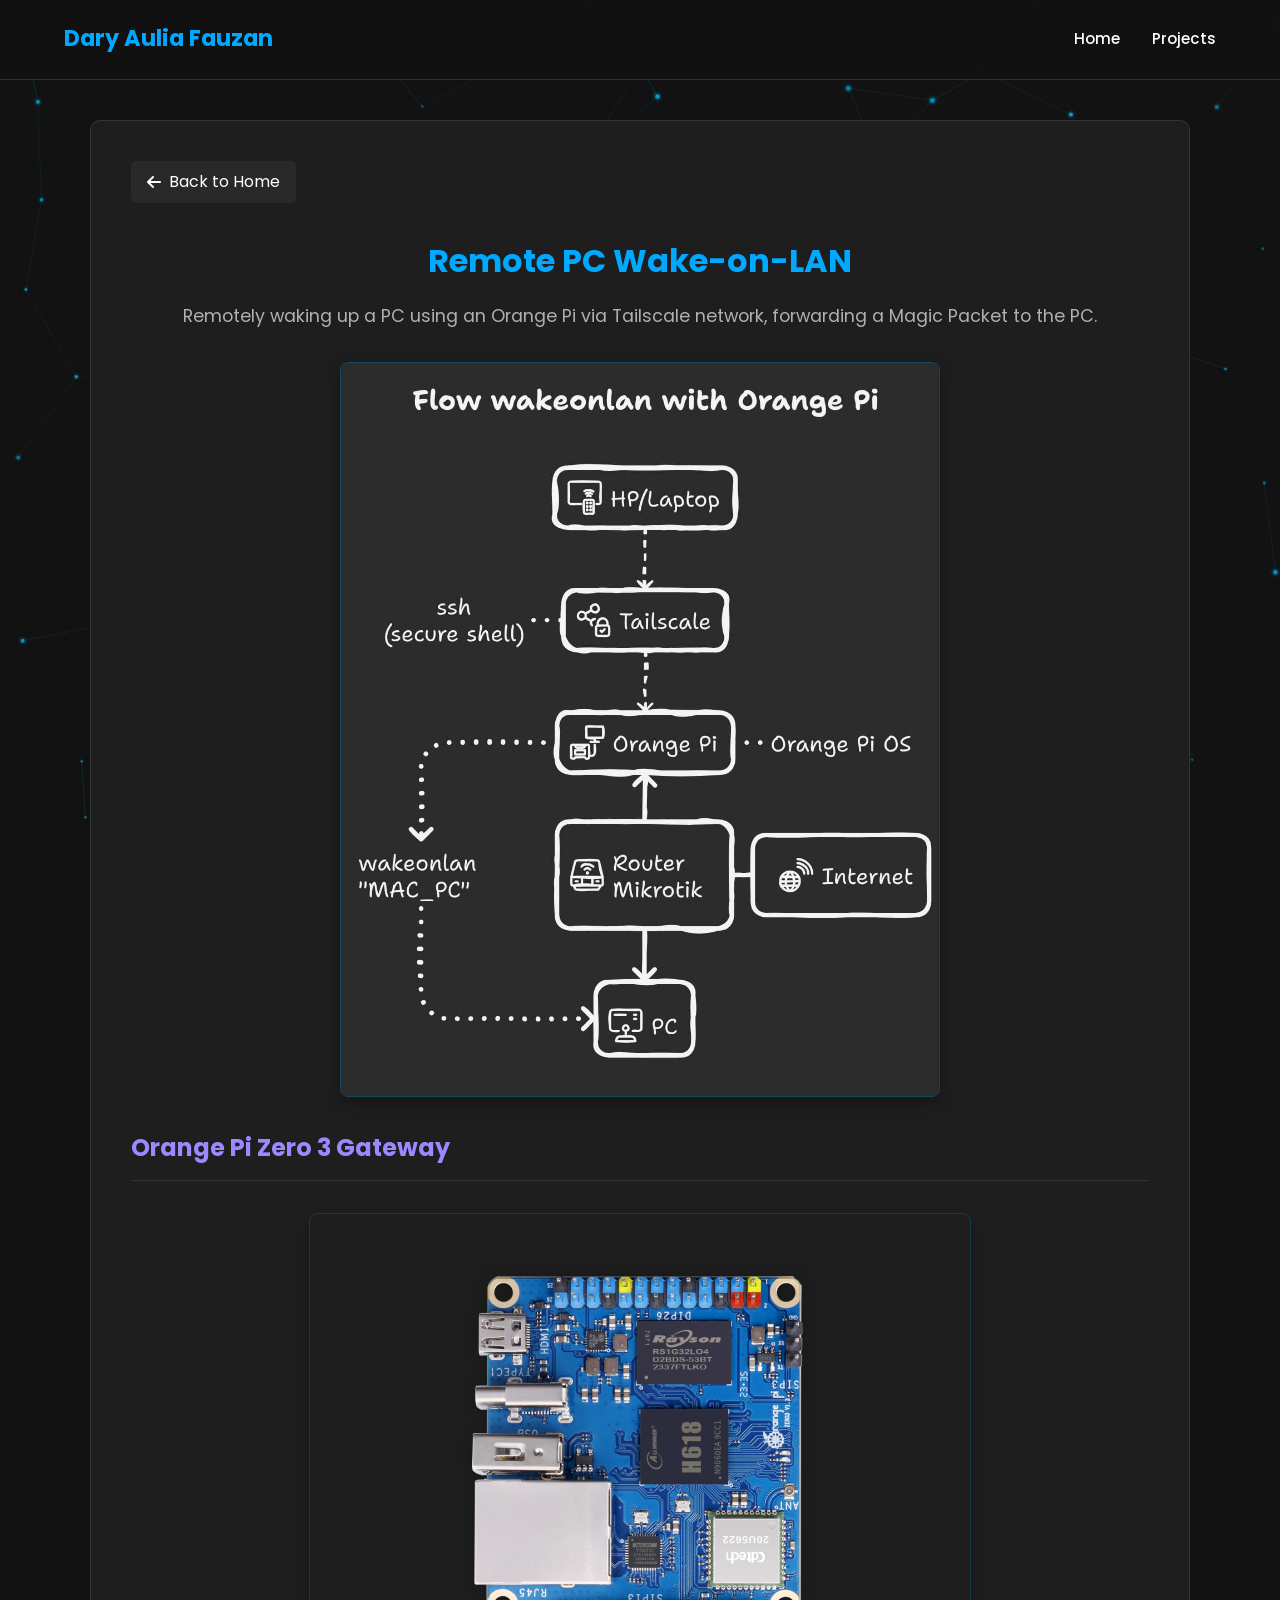
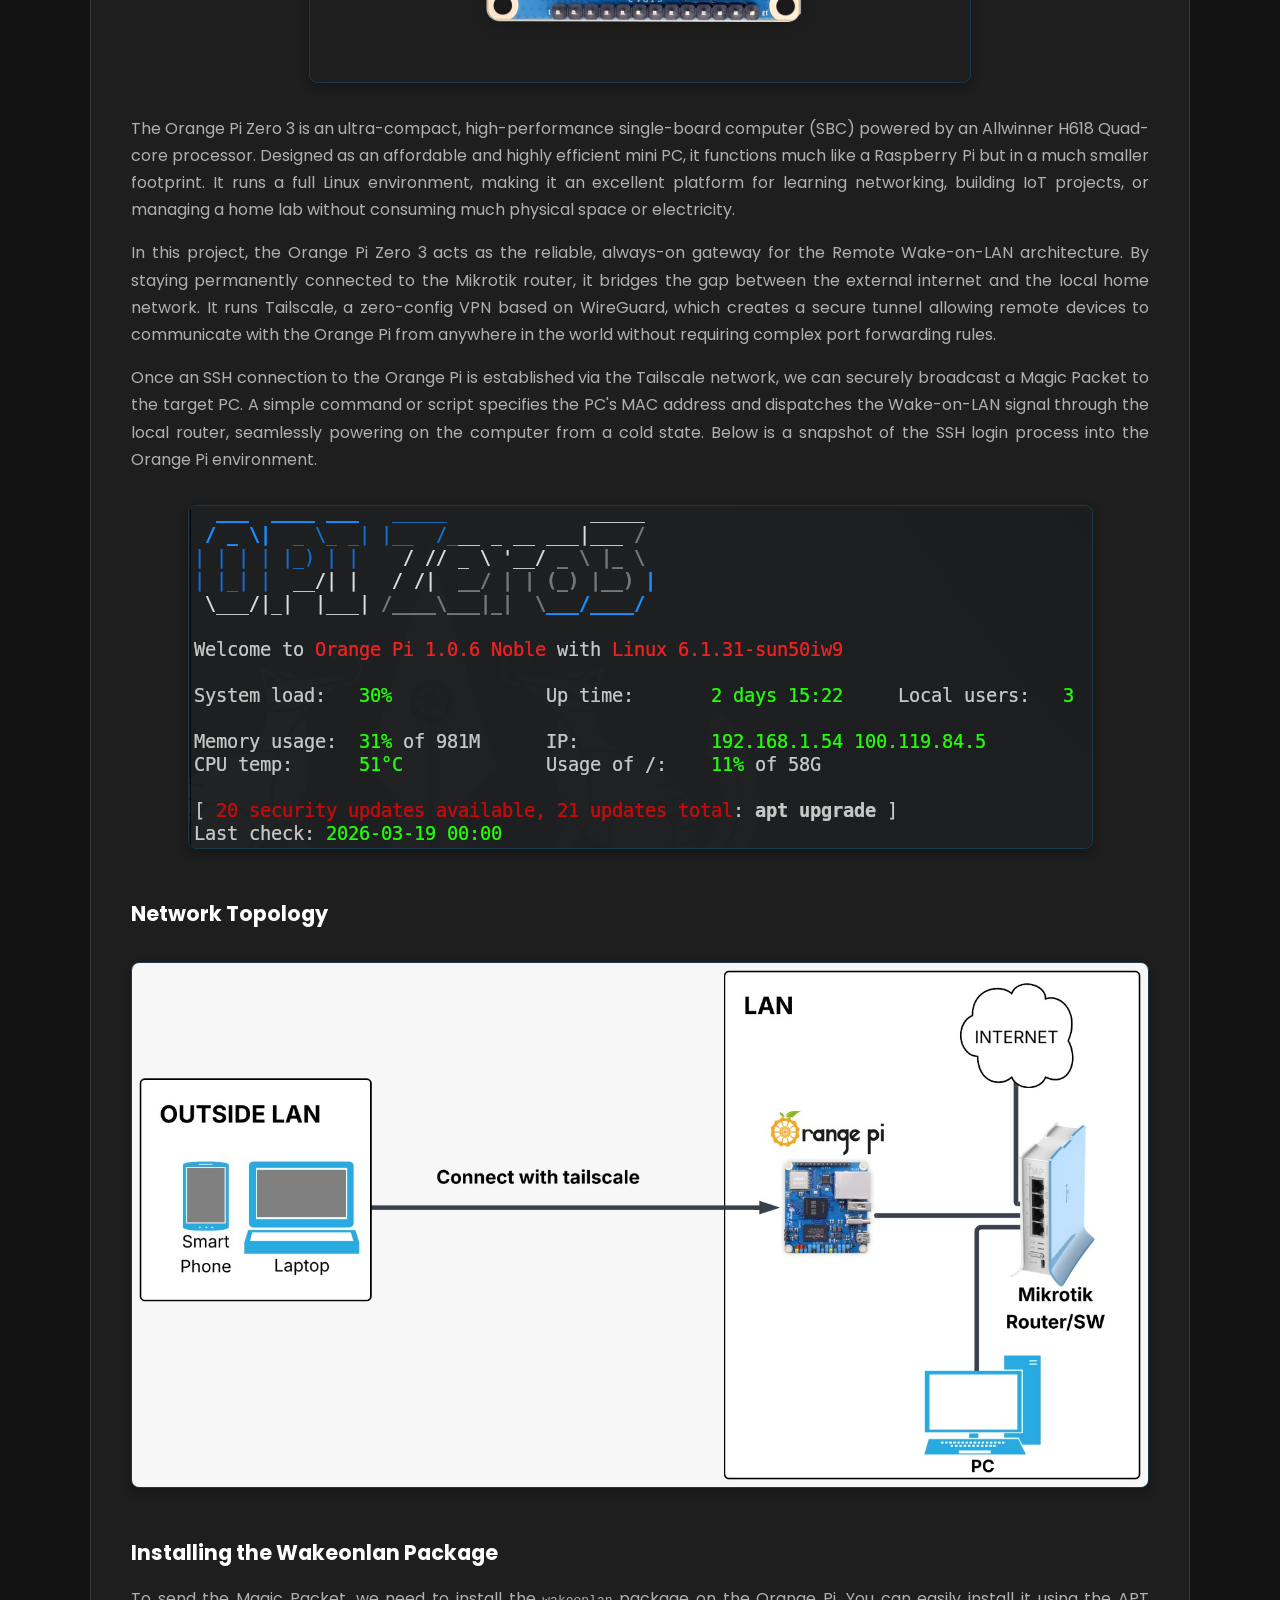
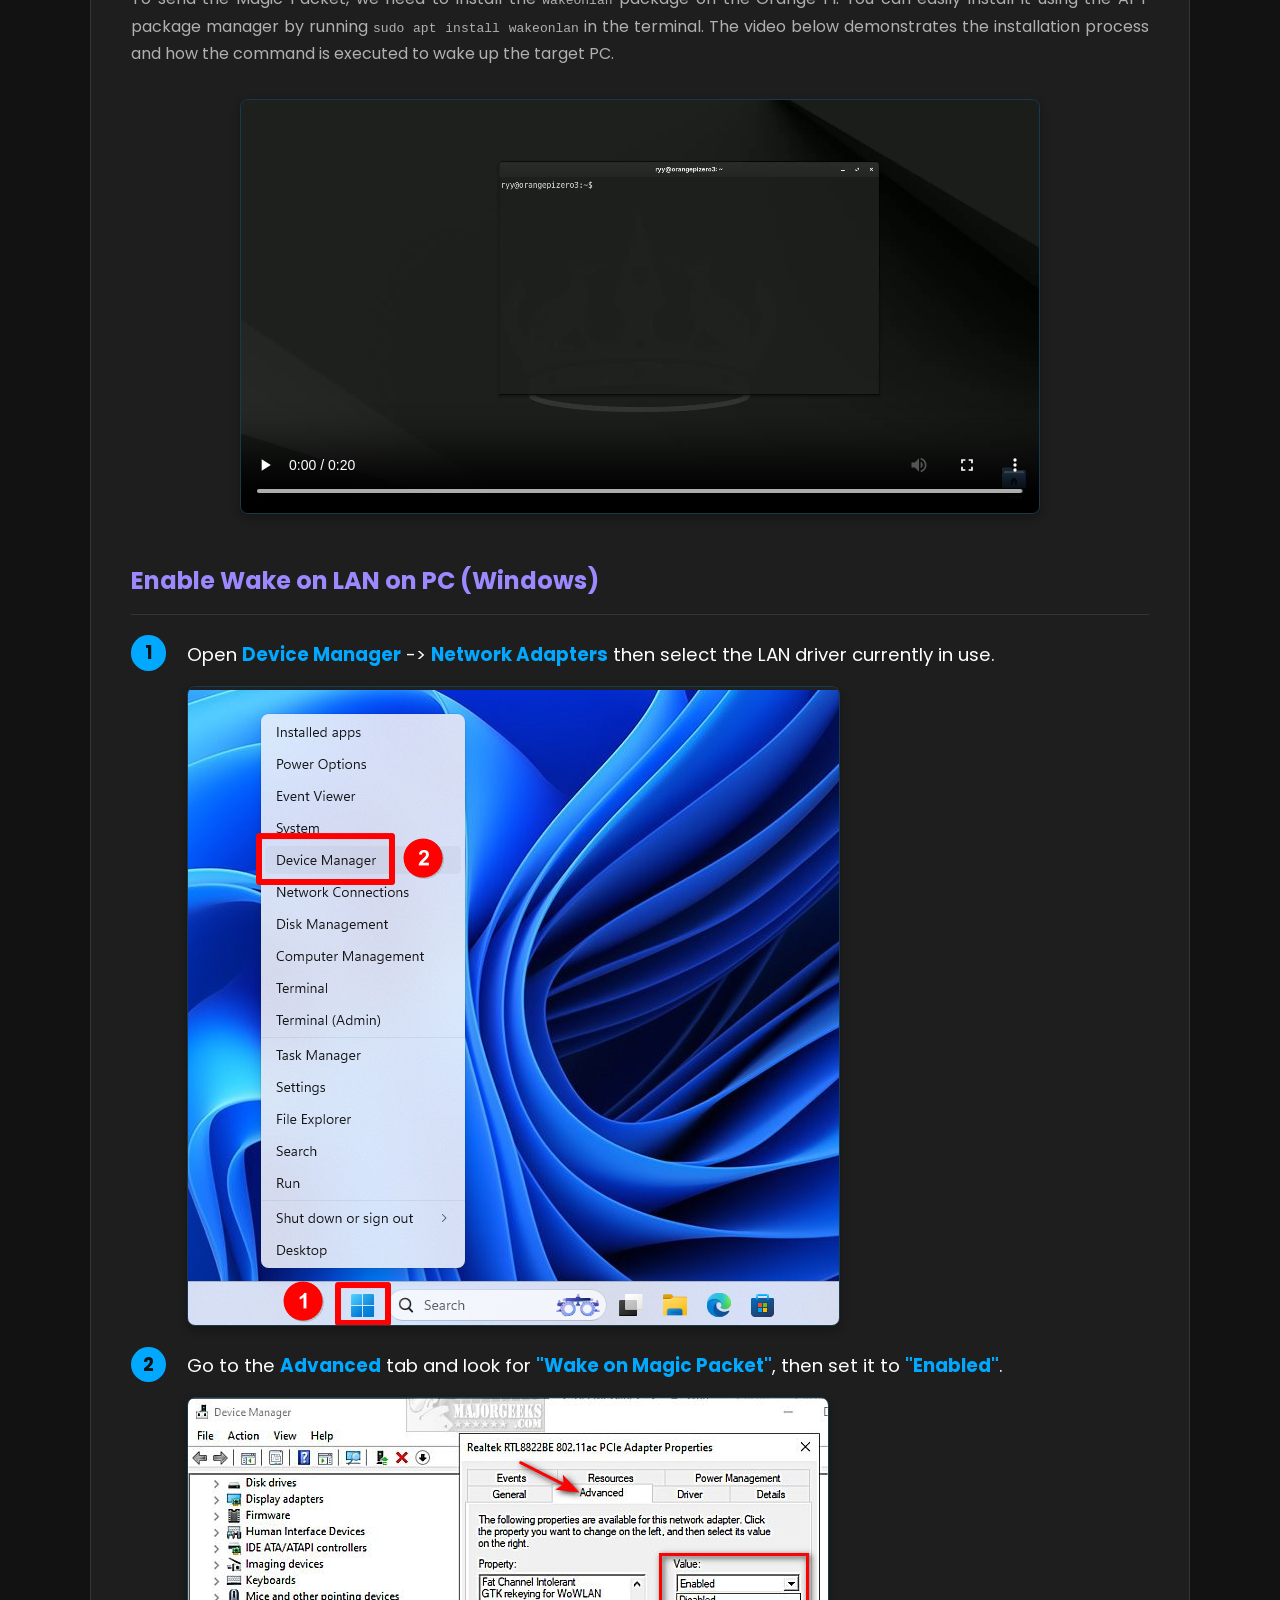
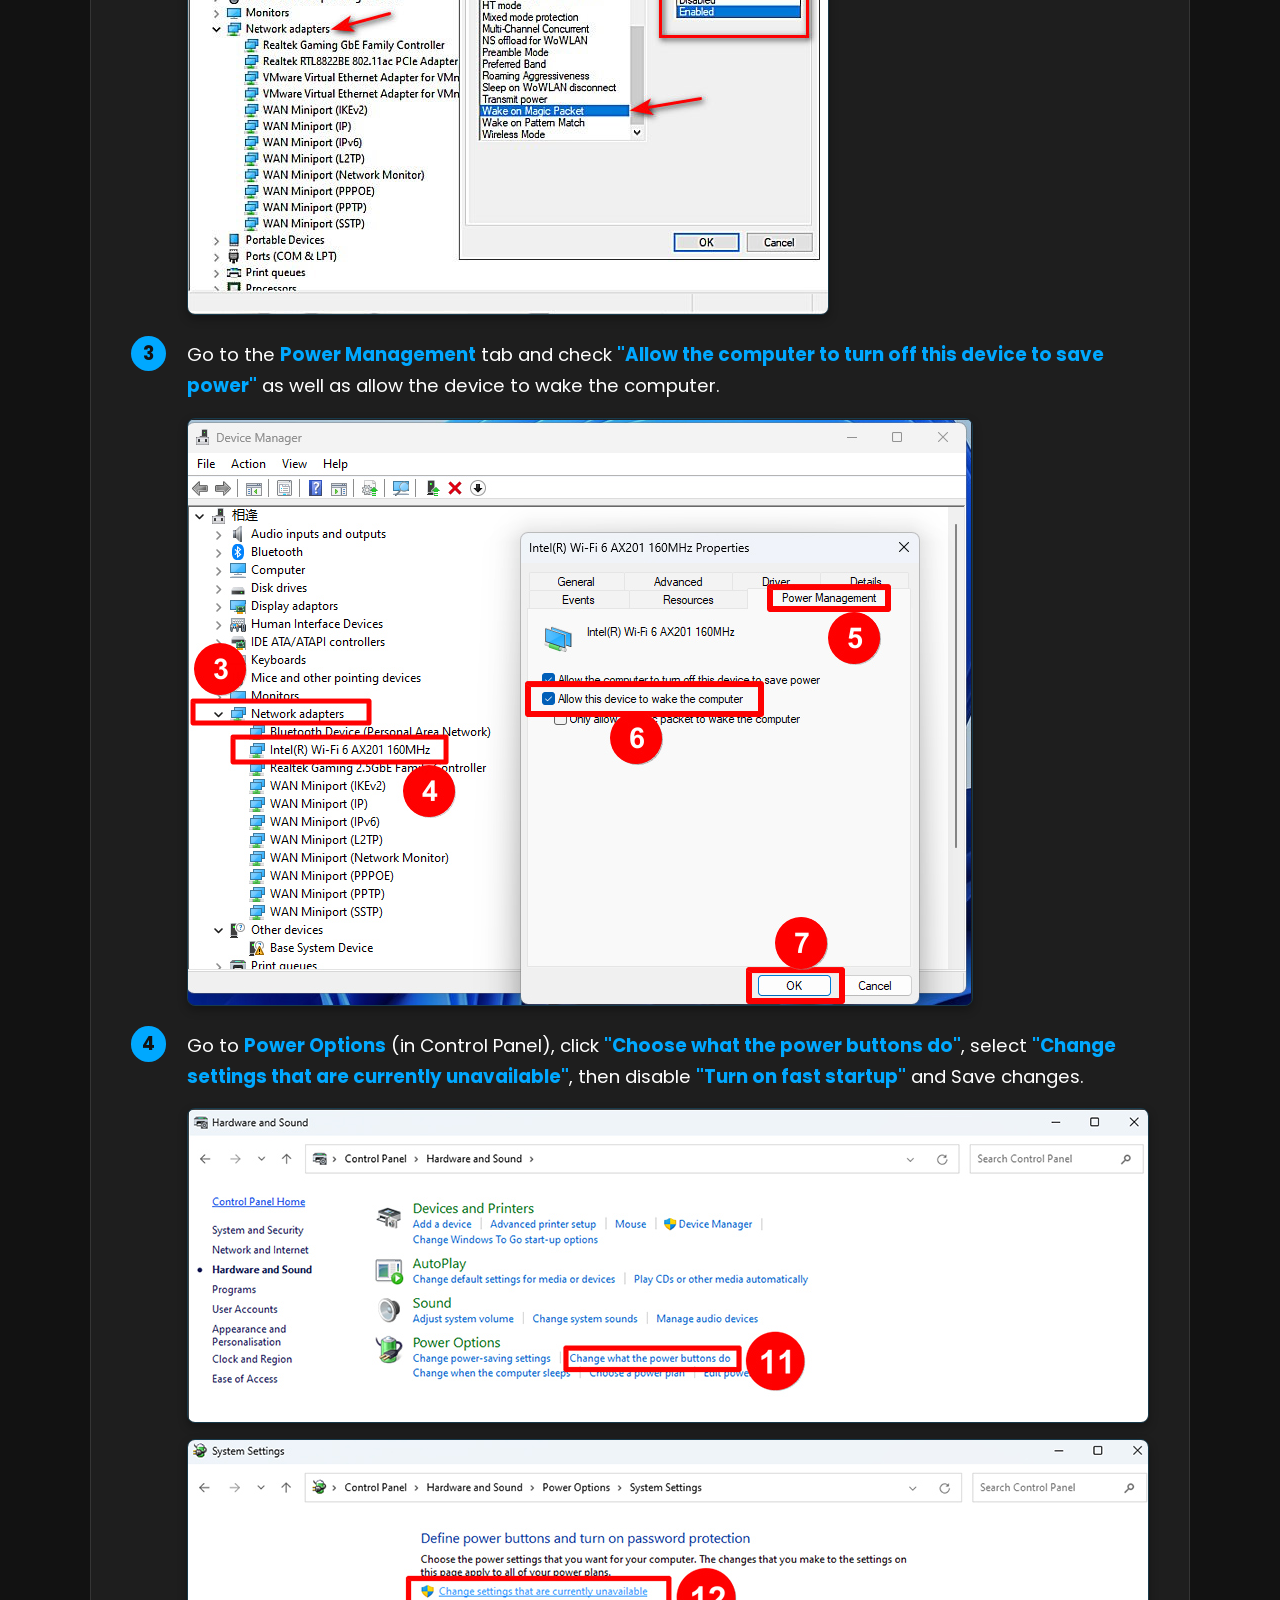
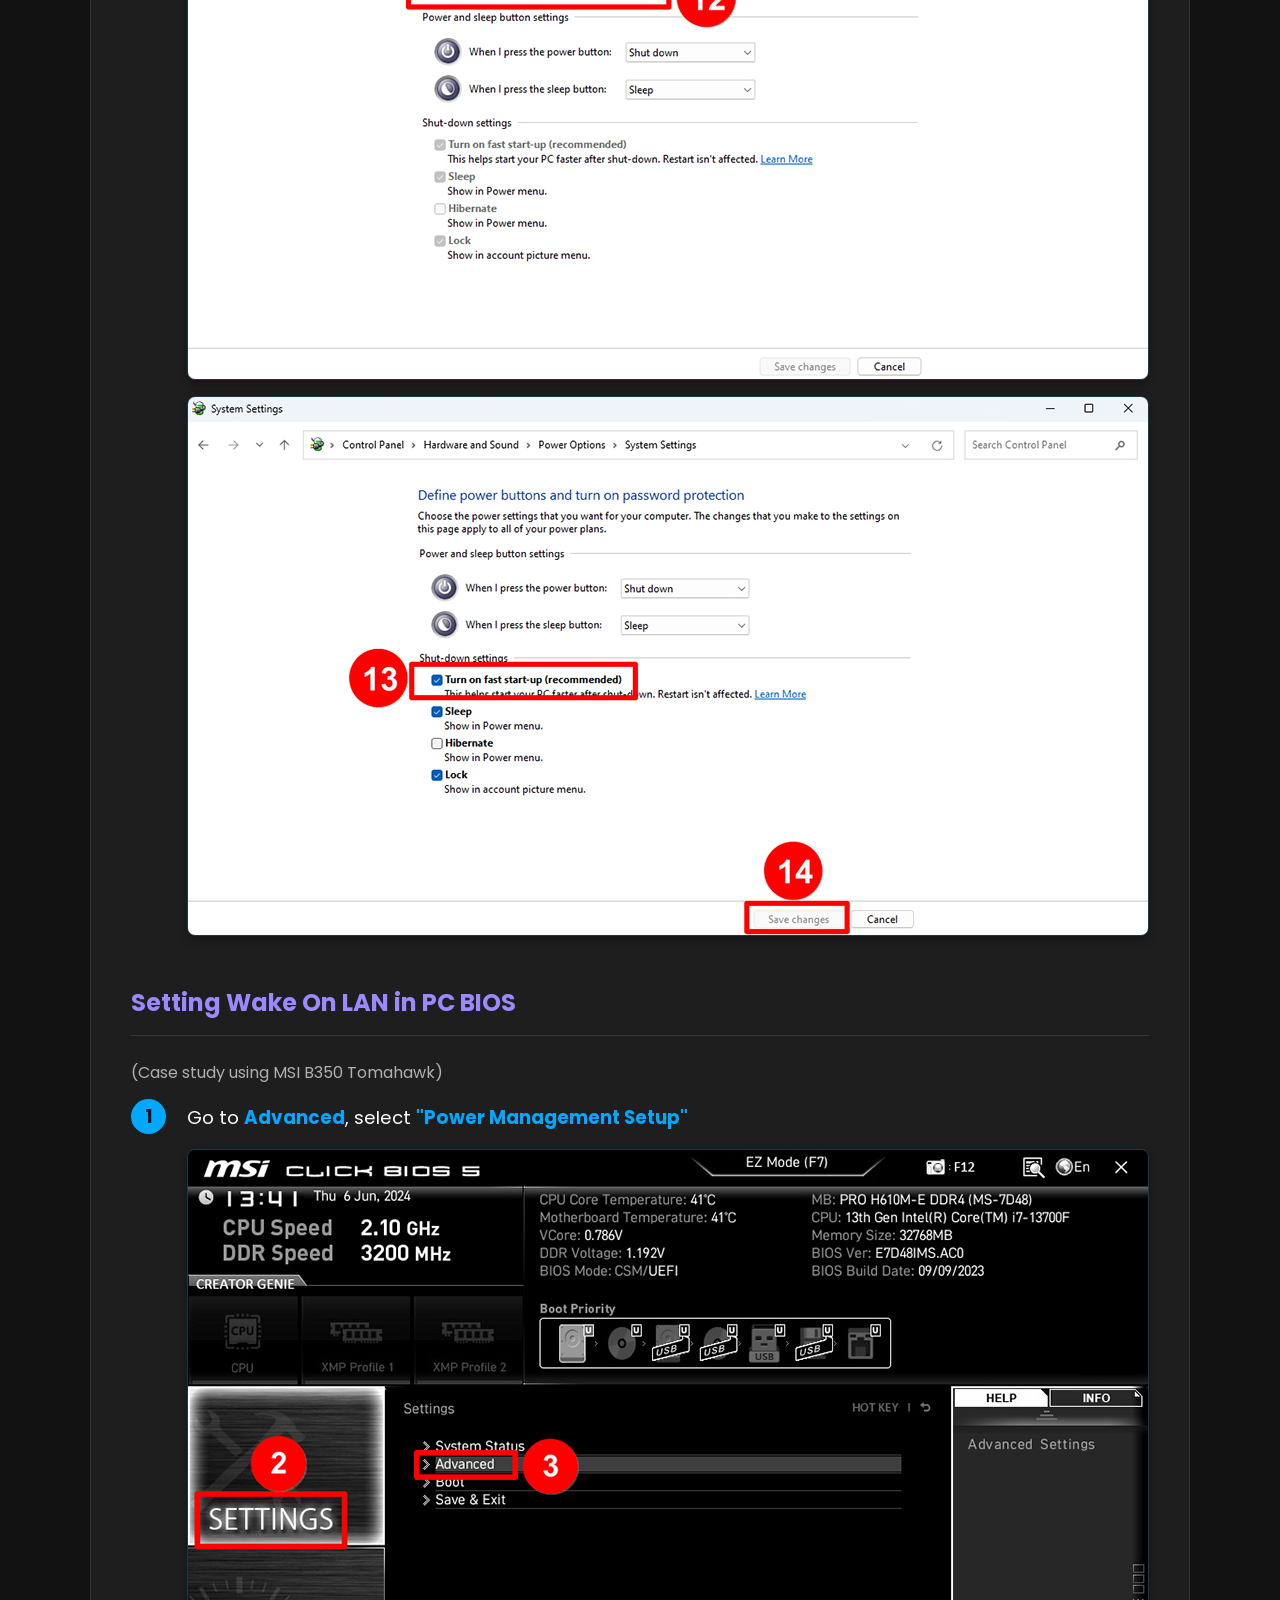
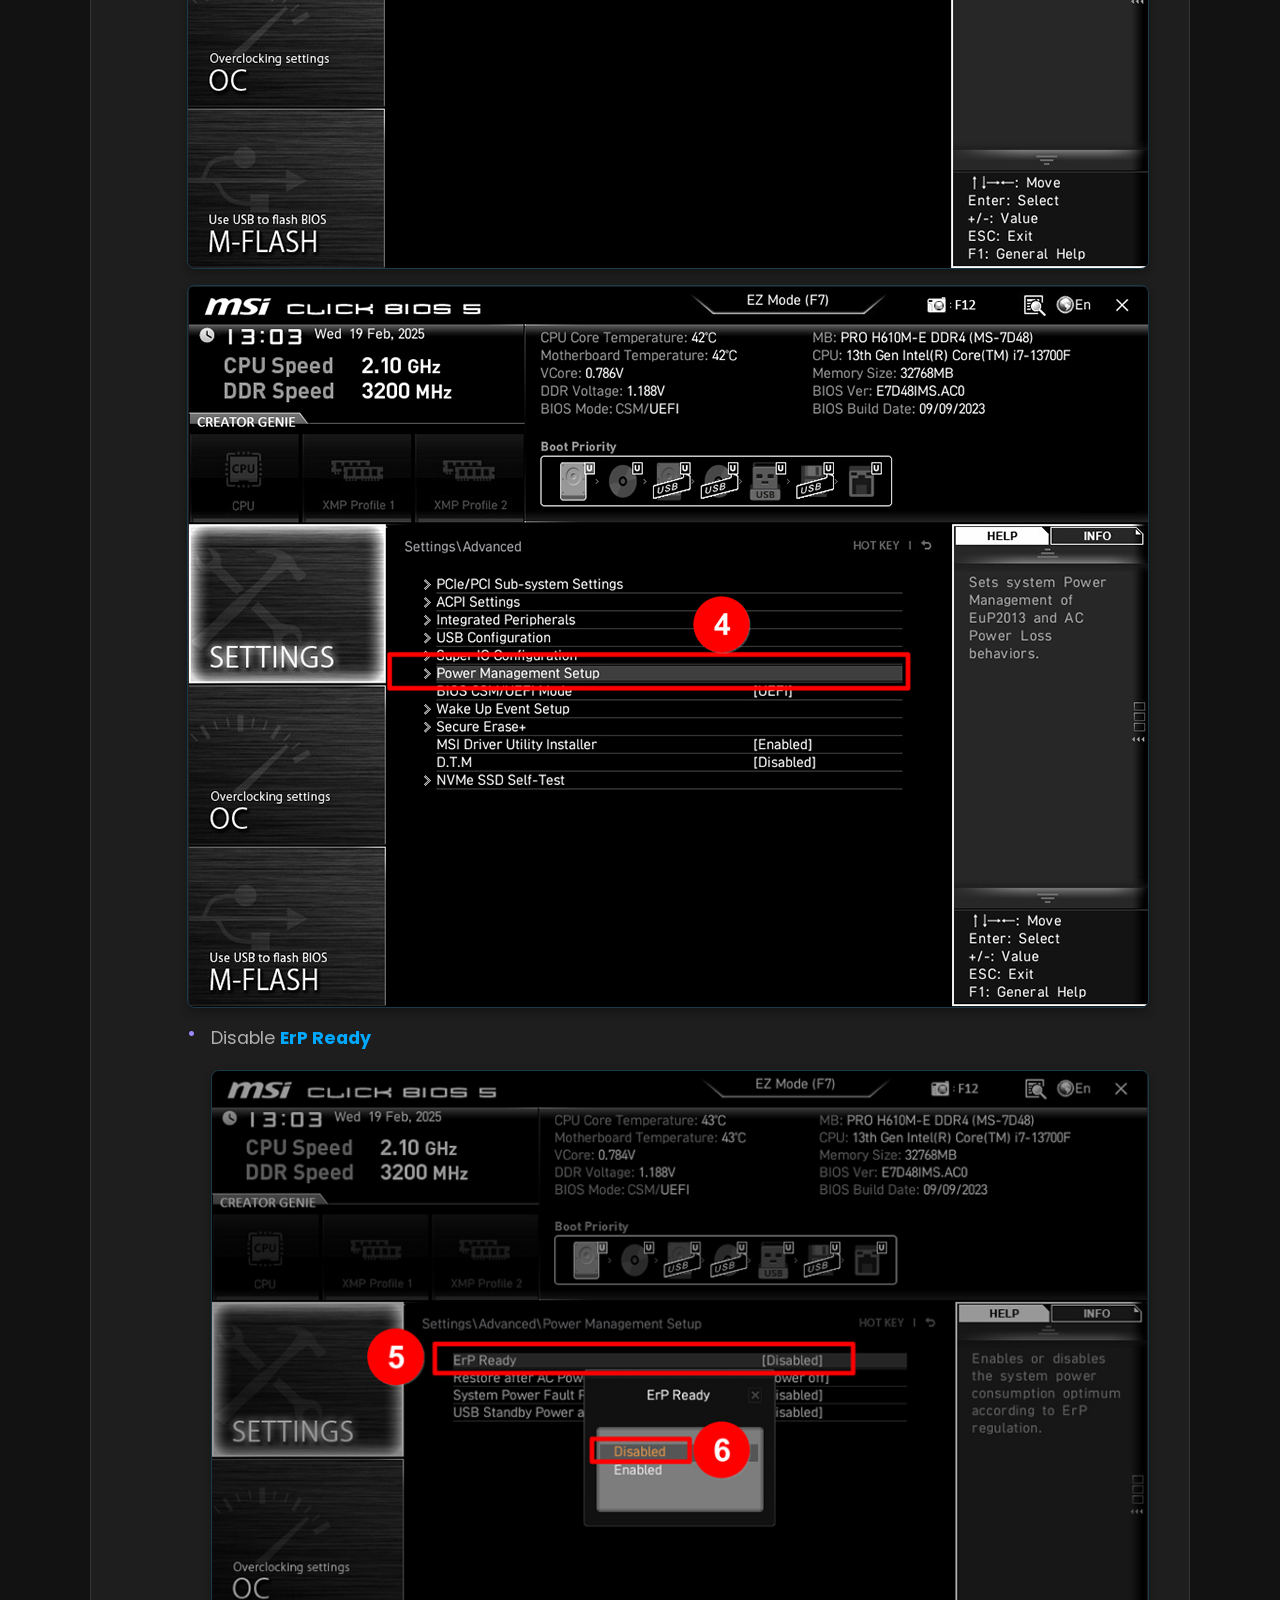
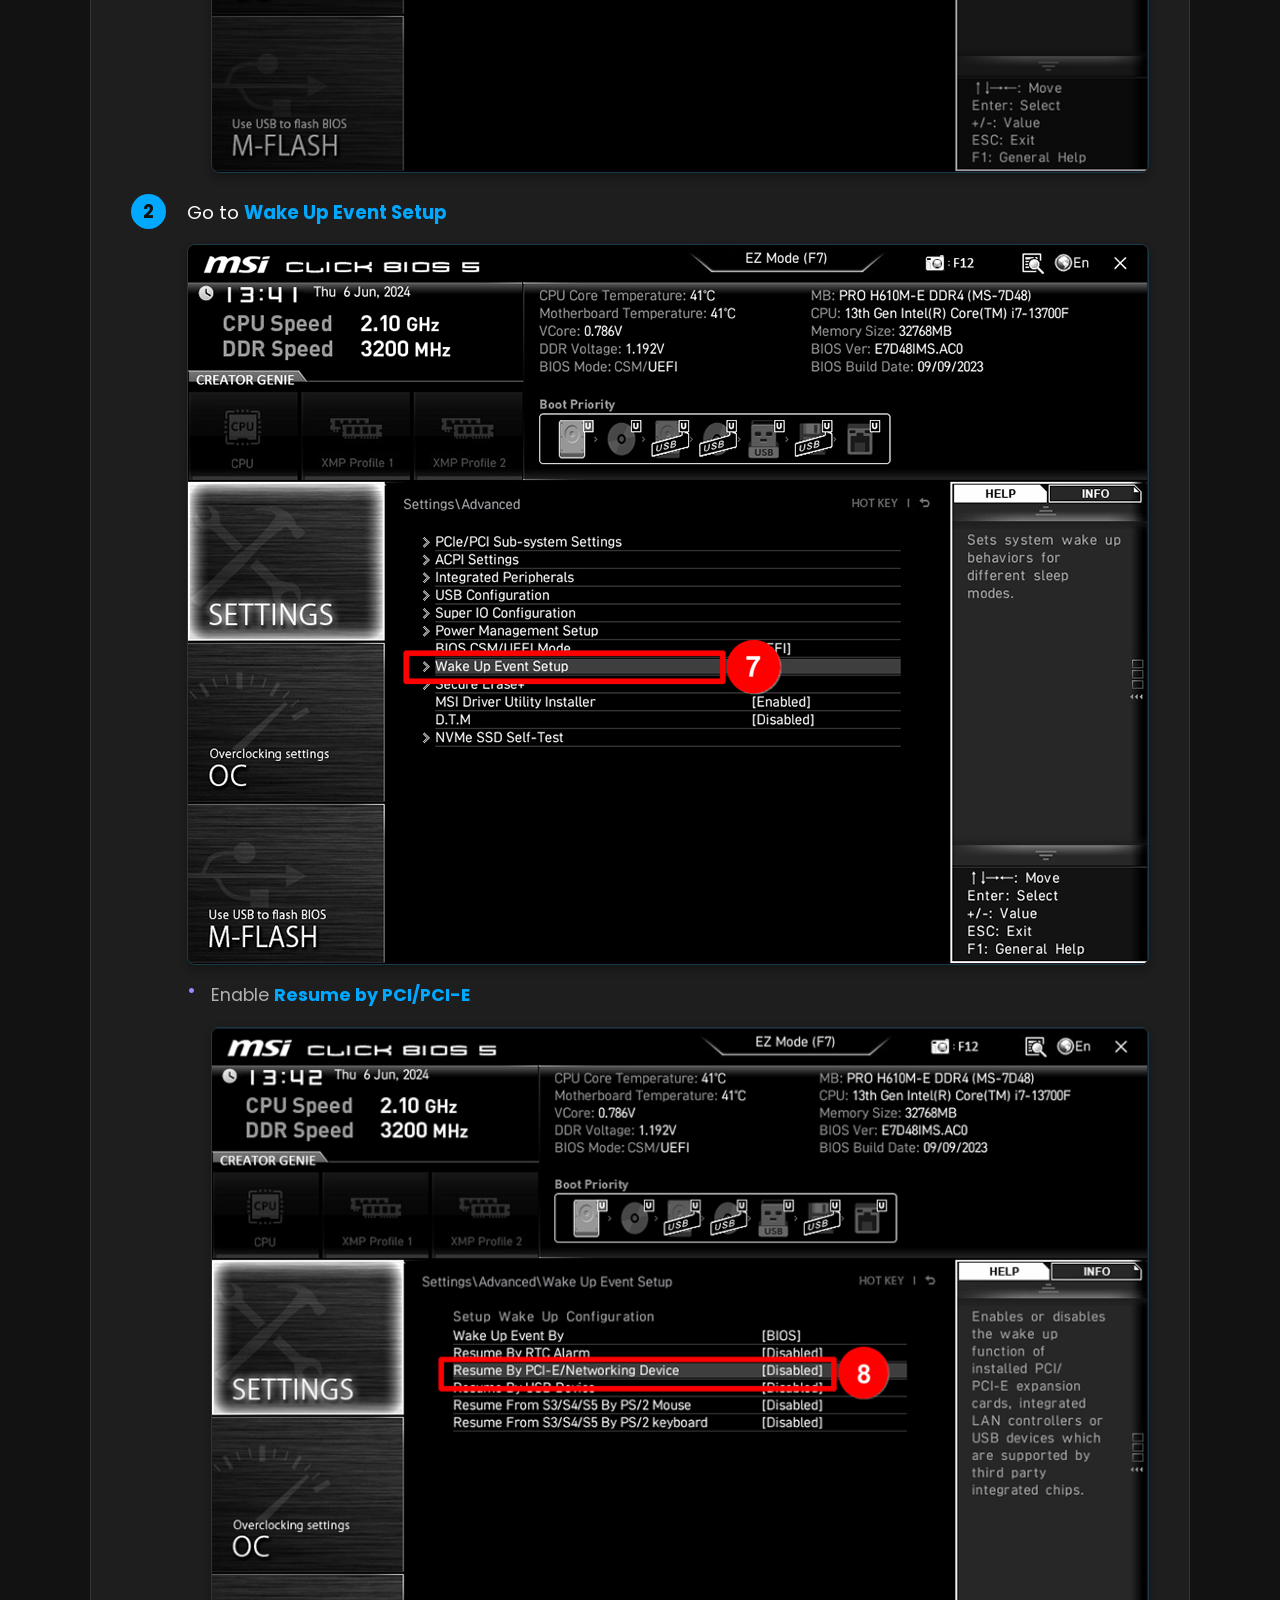
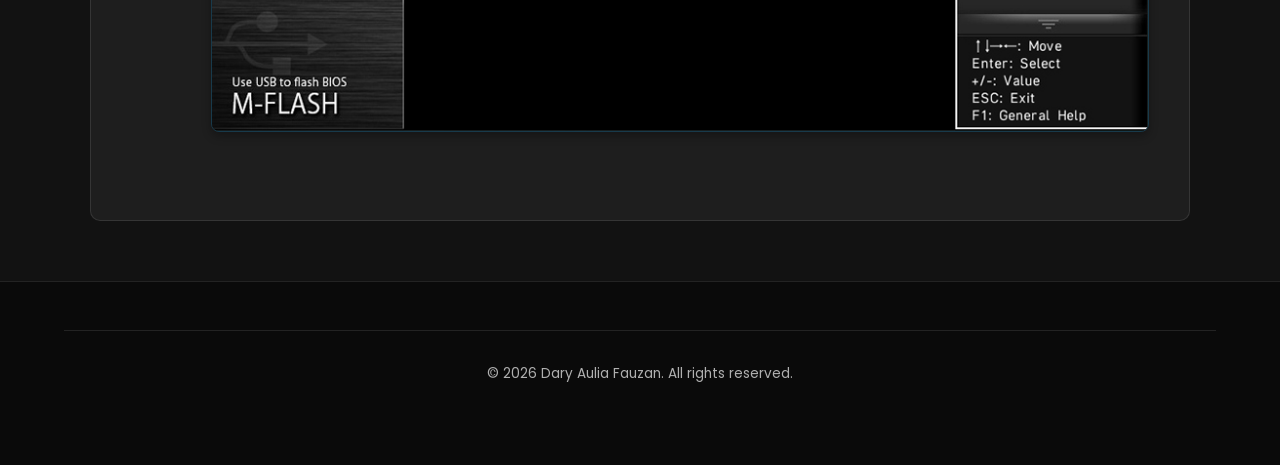
==== project-wol.html @ 56be418e "Update: Menambahkan halaman dan aset project Wake-on-LAN" ====
<!DOCTYPE html>
<html lang="en">

<head>
    <meta charset="UTF-8">
    <meta name="viewport" content="width=device-width, initial-scale=1.0">
    <title>Project WoL - Dary's Portofolio</title>
    <link rel="stylesheet" href="https://cdnjs.cloudflare.com/ajax/libs/font-awesome/6.4.0/css/all.min.css">
    <link
        href="https://fonts.googleapis.com/css2?family=Poppins:wght@300;400;500;600;700&family=Source+Code+Pro:wght@400;500&display=swap"
        rel="stylesheet">
    <link rel="stylesheet" href="css/style.css">
    <link rel="icon" type="image/x-icon" href="bocchi.png">
    <style>
        .project-detail-container {
            max-width: 1100px;
            margin: 120px auto 60px;
            padding: 2.5rem;
            background: var(--card-bg);
            border-radius: 10px;
            border: 1px solid rgba(255, 255, 255, 0.1);
        }

        .project-header {
            text-align: center;
            margin-bottom: 2rem;
        }

        .project-header h1 {
            color: var(--primary);
            margin-bottom: 1rem;
            font-family: 'Poppins', sans-serif;
        }

        .project-header p {
            color: var(--text-secondary);
            font-size: 1.1rem;
        }

        .flow-image {
            width: 100%;
            max-width: 600px;
            display: block;
            margin: 2rem auto;
            border-radius: 8px;
            border: 1px solid rgba(0, 168, 255, 0.3);
            box-shadow: 0 5px 15px rgba(0, 0, 0, 0.3);
        }

        .step-section {
            margin-bottom: 3rem;
            text-align: left;
        }

        .step-section h3 {
            color: var(--secondary);
            margin-bottom: 1.5rem;
            border-bottom: 1px solid rgba(255, 255, 255, 0.1);
            padding-bottom: 0.8rem;
            font-size: 1.5rem;
        }

        .step-list {
            list-style: none;
            counter-reset: my-awesome-counter;
            font-size: 1.15rem;
        }

        .step-list>li {
            counter-increment: my-awesome-counter;
            margin-bottom: 1.5rem;
            position: relative;
            padding-left: 3.5rem;
            color: var(--text);
            line-height: 1.7;
        }

        .step-list>li::before {
            content: counter(my-awesome-counter);
            color: var(--dark);
            background: var(--primary);
            font-weight: bold;
            display: flex;
            align-items: center;
            justify-content: center;
            width: 2.2rem;
            height: 2.2rem;
            border-radius: 50%;
            position: absolute;
            left: 0;
            top: -0.2rem;
        }

        .step-list strong {
            color: var(--primary);
        }

        .step-list ul {
            list-style-type: none;
            margin-top: 1rem;
            padding-left: 0;
            font-size: 1.1rem;
        }

        .step-list ul li {
            position: relative;
            padding-left: 1.5rem;
            margin-bottom: 0.8rem;
            color: var(--text-secondary);
        }

        .step-list ul li::before {
            content: "•";
            color: var(--secondary);
            position: absolute;
            left: 0;
            font-size: 1.3rem;
            line-height: 1;
        }

        .back-btn {
            display: inline-flex;
            align-items: center;
            gap: 0.5rem;
            color: var(--text);
            text-decoration: none;
            margin-bottom: 2rem;
            padding: 0.5rem 1rem;
            background: rgba(255, 255, 255, 0.05);
            border-radius: 5px;
            transition: all 0.3s ease;
        }

        .back-btn:hover {
            color: var(--primary);
            background: rgba(0, 168, 255, 0.1);
        }

        .fade-section {
            opacity: 0;
            transform: translateY(30px);
            transition: all 0.8s ease;
        }

        .fade-section.visible {
            opacity: 1;
            transform: translateY(0);
        }

        .step-image {
            max-width: 100%;
            height: auto;
            border-radius: 8px;
            margin-top: 1rem;
            margin-bottom: 1rem;
            border: 1px solid rgba(0, 168, 255, 0.2);
            display: block;
            box-shadow: 0 4px 10px rgba(0, 0, 0, 0.3);
        }
    </style>
</head>

<body>
    <!-- Loading Animation -->
    <div class="loader" id="loader">
        <div class="loader-spinner"></div>
    </div>

    <!-- Network Particle Background -->
    <div id="background">
        <canvas id="networkCanvas"></canvas>
    </div>

    <!-- Navigation -->
    <nav class="navbar" role="navigation" aria-label="Main navigation">
        <a href="index.html" class="logo" aria-label="Home">Dary Aulia Fauzan</a>
        <div class="nav-links" id="navLinks" role="menubar">
            <a href="index.html#home" role="menuitem">Home</a>
            <a href="index.html#projects" role="menuitem" class="active">Projects</a>
        </div>
        <button class="mobile-menu-btn" id="mobileMenuBtn" aria-label="Toggle mobile menu" aria-expanded="false">
            <i class="fas fa-bars"></i>
        </button>
    </nav>

    <!-- Scroll to Top Button -->
    <button class="scroll-top" id="scrollTop" aria-label="Scroll to top">
        <i class="fas fa-arrow-up"></i>
    </button>

    <!-- Main Content -->
    <div class="project-detail-container">
        <a href="index.html#projects" class="back-btn"><i class="fas fa-arrow-left"></i> Back to Home</a>

        <div class="project-header fade-section">
            <h1>Remote PC Wake-on-LAN</h1>
            <p>Remotely waking up a PC using an Orange Pi via Tailscale network, forwarding a Magic Packet to the PC.</p>
        </div>

        <img src="wakeonlan_flow.png" alt="Wake on LAN Flow" class="flow-image fade-section" loading="lazy">

        <div class="step-section fade-section">
            <h3>Orange Pi Zero 3 Gateway</h3>
            <img src="orangepizero3.png" alt="Orange Pi Zero 3" class="step-image fade-section" style="margin: 2rem auto;" loading="lazy">
            <p style="color: var(--text-secondary); margin-bottom: 1rem; line-height: 1.7; text-align: justify;">
                The Orange Pi Zero 3 is an ultra-compact, high-performance single-board computer (SBC) powered by an Allwinner H618 Quad-core processor. Designed as an affordable and highly efficient mini PC, it functions much like a Raspberry Pi but in a much smaller footprint. It runs a full Linux environment, making it an excellent platform for learning networking, building IoT projects, or managing a home lab without consuming much physical space or electricity.
            </p>
            <p style="color: var(--text-secondary); margin-bottom: 1rem; line-height: 1.7; text-align: justify;">
                In this project, the Orange Pi Zero 3 acts as the reliable, always-on gateway for the Remote Wake-on-LAN architecture. By staying permanently connected to the Mikrotik router, it bridges the gap between the external internet and the local home network. It runs Tailscale, a zero-config VPN based on WireGuard, which creates a secure tunnel allowing remote devices to communicate with the Orange Pi from anywhere in the world without requiring complex port forwarding rules.
            </p>
            <p style="color: var(--text-secondary); margin-bottom: 2rem; line-height: 1.7; text-align: justify;">
                Once an SSH connection to the Orange Pi is established via the Tailscale network, we can securely broadcast a Magic Packet to the target PC. A simple command or script specifies the PC's MAC address and dispatches the Wake-on-LAN signal through the local router, seamlessly powering on the computer from a cold state. Below is a snapshot of the SSH login process into the Orange Pi environment.
            </p>
            <img src="oranegpi-login.png" alt="Orange Pi SSH Login" class="step-image fade-section" style="margin: 2rem auto;" loading="lazy">
            
            <h4 style="color: var(--text); margin-top: 3rem; margin-bottom: 1rem; font-size: 1.3rem;">Network Topology</h4>
            <img src="topologi-wol-orangepi.jpeg" alt="Network Topology Wake on LAN" class="step-image fade-section" style="margin: 2rem auto;" loading="lazy">

            <h4 style="color: var(--text); margin-top: 3rem; margin-bottom: 1rem; font-size: 1.3rem;">Installing the Wakeonlan Package</h4>
            <p style="color: var(--text-secondary); margin-bottom: 1rem; line-height: 1.7; text-align: justify;">
                To send the Magic Packet, we need to install the <code>wakeonlan</code> package on the Orange Pi. You can easily install it using the APT package manager by running <code>sudo apt install wakeonlan</code> in the terminal. The video below demonstrates the installation process and how the command is executed to wake up the target PC.
            </p>
            <video src="install-wakeonlan.webm" controls class="step-image fade-section" style="margin: 2rem auto; width: 100%; max-width: 800px; display: block;" aria-label="Installing Wake-on-LAN on Orange Pi"></video>
        </div>

        <div class="step-section fade-section">
            <h3>Enable Wake on LAN on PC (Windows)</h3>
            <ol class="step-list">
                <li>Open <strong>Device Manager</strong> -> <strong>Network Adapters</strong> then select the LAN driver
                    currently in use.
                    <img src="Device Manager.jpg" alt="Device Manager" class="step-image fade-section" loading="lazy">
                </li>
                <li>Go to the <strong>Advanced</strong> tab and look for <strong>"Wake on Magic Packet"</strong>, then set it
                    to <strong>"Enabled"</strong>.
                    <img src="advanced-wol.jpg" alt="Advanced Tab" class="step-image fade-section" loading="lazy">
                </li>
                <li>Go to the <strong>Power Management</strong> tab and check <strong>"Allow the computer to turn off this
                        device to save power"</strong> as well as allow the device to wake the computer.
                    <img src="Network-Adapter.jpg" alt="Power Management Tab" class="step-image fade-section" loading="lazy">
                </li>
                <li>Go to <strong>Power Options</strong> (in Control Panel), click <strong>"Choose what the power
                        buttons do"</strong>, select <strong>"Change settings that are currently unavailable"</strong>,
                    then disable <strong>"Turn on fast startup"</strong> and Save changes.
                    <img src="PowerOPtion.jpg" alt="Power Options" class="step-image fade-section" loading="lazy">
                    <img src="change settings.jpg" alt="Change Settings" class="step-image fade-section" loading="lazy">
                    <img src="turn off fast startup.jpg" alt="Turn off fast startup" class="step-image fade-section" loading="lazy">
                </li>
            </ol>
        </div>

        <div class="step-section fade-section">
            <h3>Setting Wake On LAN in PC BIOS</h3>
            <p style="color: var(--text-secondary); margin-bottom: 1rem;">(Case study using MSI B350 Tomahawk)
            </p>
            <ol class="step-list">
                <li>Go to <strong>Advanced</strong>, select <strong>"Power Management Setup"</strong>
                    <img src="bios-advanced.jpg" alt="BIOS Advanced" class="step-image fade-section" loading="lazy">
                    <img src="bios-advanced-powermanagementsetup.jpg" alt="Power Management Setup" class="step-image fade-section" loading="lazy">
                    <ul>
                        <li>Disable <strong>ErP Ready</strong>
                            <img src="bios-advanced-powermanagementsetup-erpready.jpg" alt="Disable ErP Ready" class="step-image fade-section" loading="lazy">
                        </li>
                    </ul>
                </li>
                <li>Go to <strong>Wake Up Event Setup</strong>
                    <img src="bios-advanced-wakeupeventsetup.jpg" alt="Wake Up Event Setup" class="step-image fade-section" loading="lazy">
                    <ul>
                        <li>Enable <strong>Resume by PCI/PCI-E</strong>
                            <img src="bios-advanced-wakeupeventsetup-resumbebypci-e.jpg" alt="Enable Resume by PCI/PCI-E" class="step-image fade-section" loading="lazy">
                        </li>
                    </ul>
                </li>
            </ol>
        </div>
    </div>

    <!-- Footer -->
    <footer>
        <p
            style="text-align: center; color: var(--text-secondary); font-size: 0.85rem; padding: 2rem 0; border-top: 1px solid rgba(255,255,255,0.1);">
            &copy; 2026 Dary Aulia Fauzan. All rights reserved.
        </p>
    </footer>

    <script src="js/script.js"></script>
    <script>
        document.addEventListener('DOMContentLoaded', () => {
            const fadeSections = document.querySelectorAll('.fade-section');
            const observer = new IntersectionObserver((entries) => {
                entries.forEach(entry => {
                    if (entry.isIntersecting) {
                        entry.target.classList.add('visible');
                    }
                });
            }, { threshold: 0.1 });

            fadeSections.forEach(sec => observer.observe(sec));

            setTimeout(() => {
                fadeSections.forEach(sec => {
                    if (sec.getBoundingClientRect().top < window.innerHeight) {
                        sec.classList.add('visible');
                    }
                });
            }, 100);
        });
    </script>
</body>

</html>
---- css/style.css ----
/* =================== */
/* RESET & VARIABLES */
/* =================== */
* { 
    margin: 0; 
    padding: 0; 
    box-sizing: border-box; 
}

:root {
    --primary: #00a8ff;
    --secondary: #9c88ff;
    --accent: #f368e0;
    --dark: #121212;
    --darker: #0a0a0a;
    --card-bg: #1e1e1e;
    --text: #ffffff;
    --text-secondary: #b0b0b0;
    --success: #4cd137;
    --error: #e84118;
}

body {
    background: var(--dark);
    color: var(--text);
    font-family: 'Poppins', sans-serif;
    overflow-x: hidden;
    line-height: 1.6;
    -webkit-font-smoothing: antialiased;
    -moz-osx-font-smoothing: grayscale;
}

/* Touch-friendly improvements */
* {
    -webkit-tap-highlight-color: transparent;
}

button, a {
    touch-action: manipulation;
}

html {
    scroll-behavior: smooth;
    scroll-padding-top: 80px;
}

/* =================== */
/* ACCESSIBILITY */
/* =================== */
.skip-link {
    position: absolute;
    top: -100px;
    left: 0;
    background: var(--primary);
    color: var(--text);
    padding: 1rem;
    z-index: 10000;
    text-decoration: none;
    font-weight: 600;
    border-radius: 0 0 4px 0;
}

.skip-link:focus {
    top: 0;
}

/* =================== */
/* LOADING ANIMATION */
/* =================== */
.loader {
    position: fixed;
    top: 0;
    left: 0;
    width: 100%;
    height: 100%;
    background: var(--dark);
    display: flex;
    justify-content: center;
    align-items: center;
    z-index: 10000;
    transition: opacity 0.5s ease, visibility 0.5s ease;
}

.loader.hidden {
    opacity: 0;
    visibility: hidden;
}

.loader-spinner {
    width: 50px;
    height: 50px;
    border: 3px solid rgba(0, 168, 255, 0.2);
    border-top-color: var(--primary);
    border-radius: 50%;
    animation: spin 1s linear infinite;
}

@keyframes spin {
    to { transform: rotate(360deg); }
}

/* =================== */
/* NETWORK BACKGROUND */
/* =================== */
#background {
    position: fixed;
    top: 0;
    left: 0;
    width: 100%;
    height: 100%;
    z-index: -1;
    background: var(--dark);
    overflow: hidden;
}

#background canvas {
    display: block;
    width: 100%;
    height: 100%;
}

/* =================== */
/* NAVBAR - FIXED FOR MOBILE */
/* =================== */
.navbar {
    position: fixed;
    top: 0;
    width: 100%;
    background: rgba(18, 18, 18, 0.98);
    backdrop-filter: blur(10px);
    padding: 1.2rem 5%;
    display: flex;
    justify-content: space-between;
    align-items: center;
    z-index: 1000;
    border-bottom: 1px solid rgba(0, 168, 255, 0.3);
    transition: all 0.3s ease;
    min-height: 70px;
}

.navbar.scrolled {
    padding: 0.8rem 5%;
    box-shadow: 0 2px 10px rgba(0, 0, 0, 0.3);
}

.logo {
    font-family: 'Poppins', sans-serif;
    font-size: 1.4rem;
    font-weight: 700;
    color: var(--primary);
    text-decoration: none;
    transition: transform 0.3s ease;
    max-width: 70%;
    overflow: hidden;
    text-overflow: ellipsis;
    white-space: nowrap;
}

.logo:hover {
    transform: scale(1.05);
}

.logo:focus {
    outline: none;
    outline-offset: none;
    border-radius: none;
}

.nav-links {
    display: flex;
    gap: 2rem;
}

.nav-links a {
    color: var(--text);
    text-decoration: none;
    font-family: 'Poppins', sans-serif;
    font-size: 0.95rem;
    font-weight: 500;
    padding: 0.5rem 0;
    position: relative;
    transition: color 0.3s ease;
}

.nav-links a:focus {
    outline: none !important;
    outline-offset: none !important;
    border-radius: none !important;
}

.nav-links a:hover {
    color: var(--primary);
}

.nav-links a::after {
    content: '';
    position: absolute;
    bottom: 0;
    left: 0;
    width: 0;
    height: 2px;
    background: var(--primary);
    transition: width 0.3s ease;
}

.nav-links a:hover::after,
.nav-links a.active::after {
    width: 100%;
}

.nav-links a.active {
    color: var(--primary);
}

/* Mobile menu button - FIXED SIZE */
.mobile-menu-btn {
    display: none;
    background: none;
    border: none;
    color: var(--text);
    font-size: 1.8rem;
    cursor: pointer;
    padding: 0.8rem;
    transition: all 0.3s ease;
    z-index: 1001;
    width: 50px;
    height: 50px;
    align-items: center;
    justify-content: center;
    border-radius: 8px;
    flex-shrink: 0;
}

.mobile-menu-btn:hover {
    color: var(--primary);
    transform: scale(1.1);
    background: rgba(0, 168, 255, 0.1);
}

.mobile-menu-btn:focus {
    outline: none;
    outline-offset: none;
    border-radius: none;
}

/* =================== */
/* SECTIONS */
/* =================== */
section {
    min-height: auto;
    padding: 100px 5% 60px;
    display: flex;
    flex-direction: column;
    justify-content: center;
    align-items: center;
    position: relative;
    opacity: 0;
    transform: translateY(30px);
    transition: all 0.8s ease;
}

section:first-child {
    min-height: 100vh;
}

section.visible {
    opacity: 1;
    transform: translateY(0);
}

.section-title {
    font-family: 'Poppins', sans-serif;
    font-size: 2.2rem;
    font-weight: 700;
    margin-bottom: 3rem;
    text-align: center;
    color: var(--text);
}

.section-title span {
    background: linear-gradient(135deg, var(--primary), var(--secondary));
    -webkit-background-clip: text;
    -webkit-text-fill-color: transparent;
    background-clip: text;
}

/* =================== */
/* HOME SECTION */
/* =================== */
#home {
    flex-direction: column;
    text-align: center;
    gap: 3rem;
}

.home-content {
    max-width: 800px;
    width: 100%;
    display: flex;
    flex-direction: column;
    align-items: center;
}

.home-content h1 {
    font-family: 'Poppins', sans-serif;
    font-size: 3rem;
    font-weight: 700;
    margin-bottom: 1rem;
    color: var(--text);
    line-height: 1.2;
    animation: fadeInUp 0.8s ease;
}

.home-content h2 {
    font-family: 'Source Code Pro', monospace;
    font-size: 1.2rem;
    color: var(--primary);
    margin-bottom: 1.5rem;
    font-weight: 400;
    animation: fadeInUp 0.8s ease 0.2s both;
}

.typing-text {
    /* Border dihapus, tidak berkedip */
}

@keyframes fadeInUp {
    from {
        opacity: 0;
        transform: translateY(20px);
    }
    to {
        opacity: 1;
        transform: translateY(0);
    }
}

.cta-buttons {
    display: flex;
    gap: 1rem;
    margin-top: 2rem;
    flex-wrap: wrap;
    justify-content: center;
    animation: fadeInUp 0.8s ease 0.4s both;
}

.cta-btn {
    padding: 0.8rem 2rem;
    background: transparent;
    border: 2px solid var(--primary);
    color: var(--primary);
    text-decoration: none;
    border-radius: 5px;
    font-weight: 600;
    transition: all 0.3s ease;
    display: inline-flex;
    align-items: center;
    gap: 0.5rem;
}

.cta-btn:hover {
    background: var(--primary);
    color: var(--dark);
    transform: translateY(-2px);
    box-shadow: 0 5px 15px rgba(0, 168, 255, 0.3);
}

.cta-btn.secondary {
    border-color: var(--secondary);
    color: var(--secondary);
}

.cta-btn.secondary:hover {
    background: var(--secondary);
    color: var(--text);
}

.cta-btn:focus {
    outline: 2px solid var(--primary);
    outline-offset: 2px;
}

.social-links a:focus {
    outline: 2px solid var(--primary);
    outline-offset: 2px;
}

.home-image {
    display: flex;
    justify-content: center;
    align-items: center;
    width: 100%;
}

.profile-container {
    width: 220px;
    height: 220px;
    border-radius: 50%;
    overflow: hidden;
    border: 4px solid rgba(0, 168, 255, 0.3);
    box-shadow: 0 0 30px rgba(0, 168, 255, 0.2);
    animation: profileGlow 3s infinite alternate;
    transition: transform 0.3s ease, box-shadow 0.3s ease;
}

.profile-container:hover {
    transform: scale(1.05);
    box-shadow: 0 0 40px rgba(0, 168, 255, 0.4);
}

@keyframes profileGlow {
    0% { 
        box-shadow: 0 0 20px rgba(0, 168, 255, 0.2), 
                  0 0 40px rgba(156, 136, 255, 0.1); 
    }
    100% { 
        box-shadow: 0 0 30px rgba(0, 168, 255, 0.3), 
                  0 0 60px rgba(156, 136, 255, 0.2); 
    }
}

.profile-container img {
    width: 100%;
    height: 100%;
    object-fit: cover;
    display: block;
}

/* =================== */
/* ABOUT SECTION */
/* =================== */
#about {
    background: rgba(10, 10, 10, 0.7);
}

.about-content {
    max-width: 800px;
    background: var(--card-bg);
    padding: 2.5rem;
    border-radius: 10px;
    border: 1px solid rgba(255, 255, 255, 0.1);
    text-align: center;
}

.about-text {
    font-size: 1.1rem;
    line-height: 1.8;
    color: var(--text-secondary);
    margin-bottom: 2rem;
}

.education-card {
    background: rgba(0, 168, 255, 0.05);
    padding: 1.5rem;
    border-radius: 8px;
    margin-top: 2rem;
    border-left: 4px solid var(--primary);
    text-align: left;
}

.education-card h3 {
    color: var(--text);
    margin-bottom: 0.5rem;
    font-size: 1.1rem;
}

.education-card p {
    color: var(--text-secondary);
    font-size: 0.95rem;
    line-height: 1.6;
}

/* =================== */
/* EXPERIENCE SECTION */
/* =================== */
.experience-container {
    max-width: 900px;
    width: 100%;
}

.experience-card {
    background: var(--card-bg);
    border: 1px solid rgba(255, 255, 255, 0.1);
    border-radius: 10px;
    padding: 2rem;
    margin-bottom: 2rem;
    transition: all 0.3s ease;
}

.experience-card:hover {
    border-color: var(--primary);
    box-shadow: 0 5px 20px rgba(0, 168, 255, 0.2);
    transform: translateY(-5px);
}

.experience-card {
    animation: fadeInUp 0.6s ease both;
}

.experience-card:nth-child(1) { animation-delay: 0.1s; }
.experience-card:nth-child(2) { animation-delay: 0.2s; }

.exp-header {
    display: flex;
    justify-content: space-between;
    align-items: flex-start;
    margin-bottom: 1rem;
}

.exp-title {
    font-size: 1.2rem;
    color: var(--text);
    font-weight: 600;
}

.exp-period {
    font-family: 'Source Code Pro', monospace;
    color: var(--primary);
    font-size: 0.9rem;
}

.exp-company {
    color: var(--secondary);
    margin-bottom: 1rem;
    font-size: 0.95rem;
}

.exp-desc {
    color: var(--text-secondary);
    line-height: 1.6;
}

/* =================== */
/* SKILLS SECTION */
/* =================== */
#skills {
    background: rgba(10, 10, 10, 0.7);
}

.skills-grid {
    display: grid;
    grid-template-columns: repeat(auto-fit, minmax(300px, 1fr));
    gap: 2rem;
    max-width: 1200px;
    width: 100%;
}

.skill-category {
    background: var(--card-bg);
    padding: 1.8rem;
    border-radius: 10px;
    border: 1px solid rgba(255, 255, 255, 0.1);
    transition: all 0.3s ease;
}

.skill-category:hover {
    border-color: var(--primary);
    transform: translateY(-3px);
    box-shadow: 0 5px 15px rgba(0, 168, 255, 0.1);
}

.skill-category {
    animation: fadeInUp 0.6s ease both;
}

.skill-category:nth-child(1) { animation-delay: 0.1s; }
.skill-category:nth-child(2) { animation-delay: 0.2s; }
.skill-category:nth-child(3) { animation-delay: 0.3s; }

.skill-category h3 {
    color: var(--text);
    margin-bottom: 1.5rem;
    font-size: 1.1rem;
    display: flex;
    align-items: center;
    gap: 0.5rem;
}

.skill-category h3 i {
    color: var(--primary);
}

.skill-item {
    display: flex;
    align-items: center;
    margin-bottom: 1rem;
    padding: 0.8rem;
    background: rgba(255, 255, 255, 0.02);
    border-radius: 6px;
    transition: all 0.3s ease;
}

.skill-item:hover {
    background: rgba(0, 168, 255, 0.05);
    transform: translateX(5px);
}

.skill-item i {
    color: var(--primary);
    margin-right: 1rem;
    font-size: 1rem;
    width: 20px;
}

/* =================== */
/* CERTIFICATION SECTION */
/* =================== */
#certification {
    background: rgba(10, 10, 10, 0.7);
}

.certs-container {
    display: grid;
    grid-template-columns: repeat(auto-fit, minmax(320px, 1fr));
    gap: 2rem;
    max-width: 1200px;
    width: 100%;
}

.cert-card {
    background: var(--card-bg);
    border: 1px solid rgba(255, 255, 255, 0.1);
    border-radius: 10px;
    padding: 2rem;
    transition: all 0.3s ease;
    display: flex;
    flex-direction: column;
    height: 100%;
    cursor: pointer;
    animation: fadeInUp 0.6s ease both;
}

.cert-card:nth-child(1) { animation-delay: 0.1s; }
.cert-card:nth-child(2) { animation-delay: 0.2s; }
.cert-card:nth-child(3) { animation-delay: 0.3s; }
.cert-card:nth-child(4) { animation-delay: 0.4s; }

.cert-card:hover {
    border-color: var(--primary);
    transform: translateY(-5px);
    box-shadow: 0 10px 20px rgba(0, 168, 255, 0.1);
}

.cert-icon-container {
    width: 100%;
    height: 180px;
    background: linear-gradient(135deg, rgba(0, 168, 255, 0.1), rgba(156, 136, 255, 0.1));
    border-radius: 8px;
    display: flex;
    align-items: center;
    justify-content: center;
    margin-bottom: 1.5rem;
    position: relative;
    overflow: hidden;
}

.cert-image-container {
    width: 100%;
    height: 100%;
    overflow: hidden;
    border-radius: 8px;
    position: relative;
}

.cert-image-container img {
    width: 100%;
    height: 100%;
    object-fit: cover;
    transition: transform 0.5s ease;
}

.cert-card:hover .cert-image-container img {
    transform: scale(1.05);
}

.cert-icon {
    font-size: 4rem;
    color: rgba(0, 168, 255, 0.4);
    transition: all 0.3s ease;
}

.cert-card:hover .cert-icon {
    color: rgba(0, 168, 255, 0.7);
    transform: scale(1.1);
}

.cert-overlay {
    position: absolute;
    top: 0;
    left: 0;
    width: 100%;
    height: 100%;
    background: rgba(0, 0, 0, 0.85);
    display: flex;
    flex-direction: column;
    align-items: center;
    justify-content: center;
    opacity: 0;
    transition: opacity 0.3s ease;
    color: var(--primary);
}

.cert-card:hover .cert-overlay {
    opacity: 1;
}

.cert-overlay i {
    font-size: 2.5rem;
    margin-bottom: 0.5rem;
}

.cert-overlay span {
    font-size: 1rem;
    font-weight: 600;
}

.cert-content {
    flex: 1;
    display: flex;
    flex-direction: column;
}

.cert-card h3 {
    color: var(--text);
    margin-bottom: 0.5rem;
    font-size: 1.2rem;
    line-height: 1.4;
}

.cert-card .issuer {
    color: var(--primary);
    font-family: 'Source Code Pro', monospace;
    font-size: 0.9rem;
    margin-bottom: 1rem;
}

.cert-card p {
    color: var(--text-secondary);
    font-size: 0.95rem;
    line-height: 1.6;
    margin-bottom: 1.5rem;
    flex: 1;
}

/* =================== */
/* CERTIFICATE MODAL */
/* =================== */
.cert-modal {
    position: fixed;
    top: 0;
    left: 0;
    width: 100%;
    height: 100%;
    background: rgba(0, 0, 0, 0.95);
    backdrop-filter: blur(5px);
    display: none;
    justify-content: center;
    align-items: center;
    z-index: 10000;
    padding: 1rem;
    opacity: 0;
    transition: opacity 0.3s ease;
}

.cert-modal.active {
    display: flex;
    opacity: 1;
}

.cert-modal-content {
    background: var(--card-bg);
    border-radius: 12px;
    width: 100%;
    max-width: 900px;
    max-height: 90vh;
    overflow: hidden;
    border: 1px solid rgba(0, 168, 255, 0.3);
    box-shadow: 0 20px 40px rgba(0, 0, 0, 0.5);
    animation: modalSlideIn 0.3s ease;
    display: flex;
    flex-direction: column;
}

@keyframes modalSlideIn {
    from {
        opacity: 0;
        transform: translateY(-50px) scale(0.9);
    }
    to {
        opacity: 1;
        transform: translateY(0) scale(1);
    }
}

.cert-modal-header {
    display: flex;
    justify-content: space-between;
    align-items: center;
    padding: 1.5rem 2rem;
    border-bottom: 1px solid rgba(255, 255, 255, 0.1);
    background: rgba(0, 0, 0, 0.3);
    flex-wrap: wrap;
    gap: 1rem;
}

.cert-modal-title {
    flex: 1;
    min-width: 200px;
}

.cert-modal-title h3 {
    color: var(--text);
    font-size: 1.4rem;
    margin: 0 0 0.3rem 0;
    line-height: 1.3;
}

.cert-modal-issuer {
    color: var(--primary);
    font-family: 'Source Code Pro', monospace;
    font-size: 0.9rem;
    font-weight: 500;
}

.cert-modal-actions {
    display: flex;
    gap: 0.8rem;
    align-items: center;
}

.cert-modal-btn {
    padding: 0.6rem 1.2rem;
    background: transparent;
    border: 2px solid var(--primary);
    color: var(--primary);
    text-decoration: none;
    border-radius: 5px;
    font-size: 0.85rem;
    font-weight: 600;
    transition: all 0.3s ease;
    display: inline-flex;
    align-items: center;
    gap: 0.5rem;
    cursor: pointer;
    font-family: 'Poppins', sans-serif;
    white-space: nowrap;
}

.cert-modal-btn:hover {
    background: var(--primary);
    color: var(--dark);
    transform: translateY(-2px);
}

.cert-modal-close {
    background: rgba(255, 255, 255, 0.1);
    border: none;
    color: var(--text-secondary);
    font-size: 1.2rem;
    cursor: pointer;
    padding: 0.5rem 0.8rem;
    border-radius: 5px;
    transition: all 0.3s ease;
    margin-left: 0.5rem;
}

.cert-modal-close:hover {
    color: var(--primary);
    background: rgba(0, 168, 255, 0.1);
}

.cert-modal-body {
    flex: 1;
    padding: 0;
    overflow: hidden;
    position: relative;
    min-height: 400px;
}

.cert-modal-loading {
    position: absolute;
    top: 0;
    left: 0;
    width: 100%;
    height: 100%;
    display: flex;
    flex-direction: column;
    align-items: center;
    justify-content: center;
    background: rgba(30, 30, 30, 0.9);
    color: var(--text-secondary);
    z-index: 10;
}

.cert-modal-loading i {
    font-size: 3rem;
    margin-bottom: 1rem;
    color: var(--primary);
    animation: spin 1s linear infinite;
}

.cert-modal-error {
    position: absolute;
    top: 0;
    left: 0;
    width: 100%;
    height: 100%;
    display: none;
    flex-direction: column;
    align-items: center;
    justify-content: center;
    text-align: center;
    background: rgba(30, 30, 30, 0.9);
    color: var(--text-secondary);
    padding: 2rem;
    z-index: 10;
}

.cert-modal-error i {
    font-size: 3rem;
    margin-bottom: 1rem;
    color: var(--accent);
}

.certificate-image {
    width: 100%;
    height: 100%;
    object-fit: contain;
    display: none;
    padding: 1.5rem;
    background: white;
}

.cert-modal-footer {
    padding: 1.2rem 2rem;
    border-top: 1px solid rgba(255, 255, 255, 0.1);
    background: rgba(0, 0, 0, 0.2);
}

.cert-modal-description {
    color: var(--text-secondary);
    font-size: 0.95rem;
    line-height: 1.6;
    margin: 0;
    text-align: center;
}

/* =================== */
/* CONTACT SECTION - FIXED FOR MOBILE */
/* =================== */
.contact-container {
    max-width: 1000px;
    width: 100%;
    display: flex;
    justify-content: center;
}

.contact-info {
    background: var(--card-bg);
    padding: 2.5rem;
    border-radius: 10px;
    border: 1px solid rgba(255, 255, 255, 0.1);
    width: 100%;
    display: flex;
    gap: 2rem;
    flex-wrap: wrap;
}

.contact-column {
    flex: 1;
    min-width: 300px;
    display: flex;
    flex-direction: column;
    gap: 1rem;
}

.contact-item {
    display: flex;
    align-items: center;
    margin-bottom: 0;
    padding: 1rem 1.5rem;
    background: rgba(255, 255, 255, 0.02);
    border-radius: 8px;
    transition: all 0.3s ease;
    position: relative;
    text-decoration: none;
    color: inherit;
    gap: 1rem;
    min-height: 80px;
}

.contact-item:hover {
    background: rgba(0, 168, 255, 0.05);
    transform: translateX(5px);
    cursor: pointer;
}

.contact-item:focus {
    outline: none;
    outline-offset: none;
}

.contact-item.copied {
    background: rgba(0, 168, 255, 0.15);
}

.copy-indicator {
    position: absolute;
    top: -30px;
    left: 50%;
    transform: translateX(-50%);
    background: var(--primary);
    color: var(--dark);
    padding: 0.3rem 0.8rem;
    border-radius: 4px;
    font-size: 0.8rem;
    opacity: 0;
    pointer-events: none;
    transition: opacity 0.3s ease;
}

.contact-item.copied .copy-indicator {
    opacity: 1;
}

.contact-item i {
    color: var(--primary);
    font-size: 1.5rem;
    width: 40px;
    flex-shrink: 0;
    display: flex;
    align-items: center;
    justify-content: center;
}

.contact-details {
    flex: 1;
    text-align: left;
}

.contact-details h4 {
    color: var(--text);
    margin-bottom: 0.3rem;
    font-size: 1rem;
    font-weight: 600;
}

.contact-details p {
    color: var(--text-secondary);
    font-size: 0.95rem;
    line-height: 1.4;
}

/* =================== */
/* JAM DIGITAL - FIXED FOR MOBILE */
/* =================== */

/* Container untuk jam digital */
.digital-clock .contact-details {
    flex: 1;
    text-align: left;
}

.clock-container-simple {
    display: flex;
    flex-direction: column;
    gap: 0.3rem;
}

.time-display-simple {
    font-family: 'Source Code Pro', monospace;
    font-size: 1.1rem;
    font-weight: 600;
    color: var(--primary);
    letter-spacing: 1px;
    display: flex;
    align-items: center;
    gap: 0.1rem;
}

/* Container untuk setiap unit waktu (jam, menit, detik) */
.time-unit-wrapper {
    display: inline-flex;
    flex-direction: column;
    align-items: center;
    min-width: 32px;
}

.time-unit-simple {
    position: relative;
    display: inline-block;
    width: 100%;
    height: 30px;
    overflow: hidden;
    background: rgba(0, 0, 0, 0.2);
    border-radius: 3px;
    text-align: center;
    margin: 0;
}

.time-unit-simple .digit {
    position: absolute;
    width: 100%;
    height: 100%;
    display: flex;
    align-items: center;
    justify-content: center;
    font-size: 1.1rem;
    font-weight: 600;
    transition: transform 0.5s cubic-bezier(0.34, 1.56, 0.64, 1);
}

.time-unit-simple .digit.current {
    transform: translateY(0%);
}

.time-unit-simple .digit.next {
    transform: translateY(100%);
}

.time-unit-simple.changing .digit.current {
    animation: slideUpOut 0.5s cubic-bezier(0.34, 1.56, 0.64, 1) forwards;
}

.time-unit-simple.changing .digit.next {
    animation: slideUpIn 0.5s cubic-bezier(0.34, 1.56, 0.64, 1) forwards;
}

@keyframes slideUpOut {
    0% {
        transform: translateY(0%);
        opacity: 1;
    }
    100% {
        transform: translateY(-100%);
        opacity: 0;
    }
}

@keyframes slideUpIn {
    0% {
        transform: translateY(100%);
        opacity: 0;
    }
    100% {
        transform: translateY(0%);
        opacity: 1;
    }
}

/* Warna khusus */
.time-unit-simple.hours .digit,
.time-unit-simple.minutes .digit {
    color: var(--primary);
}

.time-unit-simple.seconds .digit {
    color: var(--accent);
}

.time-unit-simple.seconds {
    background: rgba(243, 104, 224, 0.1);
}

/* Separator (:) */
.time-separator-simple {
    color: var(--primary);
    opacity: 0.8;
    font-size: 1.1rem;
    font-weight: 600;
    margin: 0 0.1rem;
    align-self: center;
    line-height: 30px;
}

/* Label di bawah angka */
.time-label-simple {
    font-family: 'Source Code Pro', monospace;
    font-size: 0.6rem;
    color: var(--text-secondary);
    margin-top: 0.1rem;
    text-transform: uppercase;
    letter-spacing: 0.3px;
}

/* Tanggal */
.date-display-simple {
    font-family: 'Source Code Pro', monospace;
    font-size: 0.85rem;
    color: var(--text-secondary);
    letter-spacing: 0.5px;
}

/* Hover effect */
.digital-clock:hover .time-unit-simple.hours,
.digital-clock:hover .time-unit-simple.minutes {
    background: rgba(0, 168, 255, 0.2);
}

.digital-clock:hover .time-unit-simple.seconds {
    background: rgba(243, 104, 224, 0.2);
}

.digital-clock:hover .date-display-simple {
    color: var(--primary);
}
/* =================== */
/* SCROLL TO TOP */
/* =================== */
.scroll-top {
    position: fixed;
    bottom: 2rem;
    right: 2rem;
    width: 50px;
    height: 50px;
    background: var(--primary);
    color: var(--text);
    border: none;
    border-radius: 50%;
    font-size: 1.2rem;
    cursor: pointer;
    opacity: 0;
    visibility: hidden;
    transition: all 0.3s ease;
    z-index: 999;
    display: flex;
    align-items: center;
    justify-content: center;
    box-shadow: 0 4px 15px rgba(0, 168, 255, 0.3);
}

.scroll-top.visible {
    opacity: 1;
    visibility: visible;
}

.scroll-top:hover {
    transform: translateY(-5px);
    box-shadow: 0 6px 20px rgba(0, 168, 255, 0.4);
}

.scroll-top:focus {
    outline: none;
    outline-offset: none;
}

/* =================== */
/* FOOTER */
/* =================== */
footer {
    text-align: center;
    padding: 3rem 5%;
    background: var(--darker);
    border-top: 1px solid rgba(255, 255, 255, 0.1);
}

.social-links {
    display: flex;
    justify-content: center;
    gap: 1.5rem;
    margin-bottom: 2rem;
}

footer .social-links a:focus {
    outline: none !important;
}

.social-links a {
    color: var(--text);
    font-size: 1.3rem;
    transition: all 0.3s ease;
    width: 45px;
    height: 45px;
    display: flex;
    align-items: center;
    justify-content: center;
    border-radius: 50%;
    background: rgba(255, 255, 255, 0.05);
}

.social-links a:hover {
    color: var(--primary);
    background: rgba(0, 168, 255, 0.1);
    transform: translateY(-3px);
    box-shadow: 0 5px 15px rgba(0, 168, 255, 0.2);
}

.footer-text {
    color: var(--text-secondary);
    font-size: 0.9rem;
    max-width: 600px;
    margin: 0 auto;
    line-height: 1.6;
}

/* ========================================= */
/* MOBILE RESPONSIVE STYLES - FIXED */
/* ========================================= */
@media (max-width: 992px) {
    section {
        padding: 90px 4% 50px;
    }
    
    #home {
        padding: 120px 4% 60px;
    }
    
    .home-content h1 {
        font-size: 2.5rem;
    }
    
    .home-content h2 {
        font-size: 1.1rem;
    }
    
    .profile-container {
        width: 200px;
        height: 200px;
    }
    
    .navbar {
        padding: 1rem 4%;
    }
    
    .section-title {
        font-size: 2rem;
        margin-bottom: 2.5rem;
    }
    
    .about-content {
        padding: 2rem;
    }
    
    .skills-grid {
        grid-template-columns: 1fr;
        gap: 1.5rem;
    }
    
    .certs-container {
        grid-template-columns: repeat(auto-fit, minmax(300px, 1fr));
    }
    
    .cert-icon-container {
        height: 150px;
    }
    
    .contact-info {
        flex-direction: column;
        gap: 1.5rem;
        padding: 2rem !important;
    }
    
    .contact-column {
        min-width: 100% !important;
        display: flex;
        flex-direction: column;
        gap: 1rem;
    }
    
    .contact-item {
        min-height: 75px !important;
        padding: 1rem !important;
        display: flex;
        align-items: center;
        justify-content: flex-start;
        width: 100%;
        margin: 0 !important;
        flex-direction: row !important;
    }
    
    .contact-item i {
        width: 40px !important;
        font-size: 1.3rem !important;
        margin-right: 1rem !important;
        flex-shrink: 0;
    }
    
    .contact-details {
        text-align: left !important;
        flex: 1;
    }
    
    .contact-details h4 {
        font-size: 1rem !important;
        margin-bottom: 0.3rem !important;
    }
    
    .contact-details p {
        font-size: 0.9rem !important;
    }
    
    .digital-clock .contact-details {
        width: 100%;
    }
    
    .clock-container-simple {
        align-items: flex-start !important;
    }
    
    .time-display-simple {
        font-size: 1rem !important;
        justify-content: flex-start !important;
        margin-bottom: 0.3rem;
    }
    
    .date-display-simple {
        font-size: 0.8rem !important;
        text-align: left !important;
    }
    
    .cert-modal-content {
        max-width: 95%;
    }
}

/* Mobile - NAVBAR FIX DENGAN ANIMASI HAMBURGER */
@media (max-width: 768px) {
    section {
        padding: 80px 3% 40px;
    }
    
    #home {
        padding: 100px 3% 50px;
        gap: 2rem;
    }
    
    /* Navbar styling untuk mobile */
    .navbar {
        padding: 0.8rem 1rem !important;
        min-height: 70px;
    }
    
    .logo {
        font-size: 1.1rem !important;
        max-width: 60%;
        white-space: nowrap;
        overflow: hidden;
        text-overflow: ellipsis;
    }
    
    /* ==================== */
    /* HAMBURGER MENU ANIMASI */
    /* ==================== */
    
    /* Hamburger button dengan animasi */
    .mobile-menu-btn {
        display: flex !important;
        width: 50px !important;
        height: 50px !important;
        align-items: center;
        justify-content: center;
        font-size: 1.5rem !important;
        z-index: 1001;
        position: relative;
        transition: all 0.4s cubic-bezier(0.68, -0.55, 0.265, 1.55);
        overflow: hidden;
    }
    
    /* Ripple effect untuk hamburger button */
    .mobile-menu-btn::after {
        content: '';
        position: absolute;
        width: 100%;
        height: 100%;
        background: radial-gradient(circle, rgba(0, 168, 255, 0.2) 0%, transparent 70%);
        opacity: 0;
        transition: opacity 0.3s ease;
    }
    
    .mobile-menu-btn:active::after {
        opacity: 1;
        animation: rippleClick 0.6s ease-out;
    }
    
    @keyframes rippleClick {
        0% {
            transform: scale(0.8);
            opacity: 0.5;
        }
        100% {
            transform: scale(2);
            opacity: 0;
        }
    }
    
    /* Icon hamburger dengan dua layer untuk animasi */
    .mobile-menu-btn i {
        transition: all 0.4s cubic-bezier(0.68, -0.55, 0.265, 1.55);
        position: relative;
    }
    
    /* Icon X (awalnya tersembunyi) */
    .mobile-menu-btn .fa-times {
        position: absolute;
        opacity: 0;
        transform: rotate(-90deg) scale(0.5);
    }
    
    /* Ketika menu aktif - animasi hamburger ke X */
    .mobile-menu-btn.active {
        background: rgba(0, 168, 255, 0.1) !important;
        transform: rotate(90deg);
    }
    
    .mobile-menu-btn.active .fa-bars {
        opacity: 0;
        transform: rotate(90deg) scale(0.5);
    }
    
    .mobile-menu-btn.active .fa-times {
        opacity: 1;
        transform: rotate(0deg) scale(1);
    }
    
    /* Hover effect untuk hamburger */
    .mobile-menu-btn:hover {
        background: rgba(0, 168, 255, 0.1) !important;
        transform: scale(1.1);
        box-shadow: 0 0 15px rgba(0, 168, 255, 0.3);
    }
    
    .mobile-menu-btn:hover i {
        color: var(--primary) !important;
        text-shadow: 0 0 10px rgba(0, 168, 255, 0.5);
    }
    
    /* ==================== */
    /* MOBILE MENU NAV-LINKS */
    /* ==================== */
    
    /* Nav-links di mobile - dengan animasi slide down */
    .nav-links {
        display: none !important;
        position: fixed;
        top: 70px;
        left: 0;
        width: 100%;
        background: rgba(18, 18, 18, 0.98);
        backdrop-filter: blur(20px);
        -webkit-backdrop-filter: blur(20px);
        flex-direction: column;
        padding: 0;
        z-index: 999;
        box-shadow: 0 10px 30px rgba(0, 0, 0, 0.3);
        border-top: 1px solid rgba(0, 168, 255, 0.2);
        border-bottom: 1px solid rgba(0, 168, 255, 0.2);
        max-height: 0;
        overflow: hidden;
        transition: all 0.5s cubic-bezier(0.68, -0.55, 0.265, 1.55);
        opacity: 0;
        transform: translateY(-10px);
    }
    
    /* Ketika menu aktif - animasi slide down */
    .nav-links.active {
        display: flex !important;
        max-height: calc(100vh - 70px) !important;
        overflow-y: auto !important;
        padding: 1rem 0 !important;
        opacity: 1;
        transform: translateY(0);
    }
    
    /* Menu items dengan animasi fade in bertahap */
    .nav-links a {
        padding: 0.9rem 2rem !important;
        width: 100% !important;
        text-align: left !important;
        font-size: 1rem !important;
        font-weight: 500;
        color: var(--text);
        text-decoration: none;
        transition: all 0.3s ease;
        border-left: 3px solid transparent;
        margin: 0.15rem 0 !important;
        line-height: 1.4;
        min-height: 44px !important;
        display: flex !important;
        align-items: center;
        opacity: 0;
        transform: translateX(-20px);
        animation: menuItemSlideIn 0.5s cubic-bezier(0.34, 1.56, 0.64, 1) forwards;
    }
    
    /* Animasi untuk setiap menu item dengan delay berbeda */
    .nav-links.active a:nth-child(1) { animation-delay: 0.1s; }
    .nav-links.active a:nth-child(2) { animation-delay: 0.15s; }
    .nav-links.active a:nth-child(3) { animation-delay: 0.2s; }
    .nav-links.active a:nth-child(4) { animation-delay: 0.25s; }
    .nav-links.active a:nth-child(5) { animation-delay: 0.3s; }
    .nav-links.active a:nth-child(6) { animation-delay: 0.35s; }
    
    @keyframes menuItemSlideIn {
        from {
            opacity: 0;
            transform: translateX(-20px);
        }
        to {
            opacity: 1;
            transform: translateX(0);
        }
    }
    
    /* Hover dan active state untuk menu items */
    .nav-links a:hover,
    .nav-links a.active {
        background: rgba(0, 168, 255, 0.1) !important;
        color: var(--primary) !important;
        border-left: 3px solid var(--primary) !important;
        padding-left: 2.2rem !important;
        transform: translateX(5px);
    }
    
    /* Efek click untuk menu items */
    .nav-links a:active {
        transform: scale(0.98) !important;
        background: rgba(0, 168, 255, 0.2) !important;
        transition: transform 0.1s ease;
    }
    
    /* Indicator untuk menu aktif */
    .nav-links a.active::before {
        content: '';
        position: absolute;
        left: 0;
        top: 50%;
        transform: translateY(-50%);
        width: 6px;
        height: 6px;
        background: var(--primary);
        border-radius: 50%;
        animation: pulseActive 2s infinite;
    }
    
    @keyframes pulseActive {
        0%, 100% { opacity: 1; }
        50% { opacity: 0.5; }
    }
    
    /* ==================== */
    /* SECTION STYLES LAINNYA */
    /* ==================== */
    
    .section-title {
        font-size: 1.8rem;
        margin-bottom: 2rem;
    }
    
    .home-content h1 {
        font-size: 2.2rem;
    }
    
    .home-content h2 {
        font-size: 1rem;
    }
    
    .profile-container {
        width: 180px;
        height: 180px;
    }
    
    .about-content {
        padding: 1.5rem;
    }
    
    .experience-card {
        padding: 1.5rem;
    }
    
    .exp-header {
        flex-direction: column;
        align-items: flex-start;
        gap: 0.5rem;
    }
    
    .certs-container {
        grid-template-columns: 1fr;
        gap: 1.5rem;
    }
    
    .cert-icon-container {
        height: 140px;
    }
    
    .cert-card {
        padding: 1.5rem;
    }
    
    .contact-info {
        padding: 1.5rem !important;
    }
    
    .contact-item {
        padding: 0.8rem 1rem !important;
        min-height: 70px !important;
    }
    
    .contact-item i {
        width: 35px !important;
        font-size: 1.2rem !important;
        margin-right: 0.8rem !important;
    }
    
    .contact-details h4 {
        font-size: 0.95rem !important;
    }
    
    .contact-details p {
        font-size: 0.85rem !important;
    }
    
    .time-display-simple {
        font-size: 0.9rem !important;
    }
    
    .time-unit-wrapper {
        min-width: 28px !important;
    }
    
    .time-unit-simple {
        height: 26px !important;
    }
    
    .time-unit-simple .digit {
        font-size: 0.9rem !important;
    }
    
    .time-label-simple {
        font-size: 0.5rem !important;
    }
    
    .cta-buttons {
        flex-direction: column;
        gap: 0.8rem;
    }
    
    .cert-modal-content {
        max-width: 100%;
        max-height: 95vh;
        margin: 0.5rem;
    }
    
    .cert-modal-header {
        padding: 1rem;
    }
    
    .cert-modal-title h3 {
        font-size: 1.2rem;
    }
    
    .cert-modal-btn {
        padding: 0.5rem 1rem;
        font-size: 0.8rem;
    }
}

/* DI DESKTOP: nav-links TETAP TAMPIL, hamburger SEMBUNYI */
@media (min-width: 769px) {
    .navbar {
        justify-content: space-between;
        align-items: center;
        padding: 1.2rem 5%;
    }
    
    .logo {
        margin-right: auto;
        flex-shrink: 0;
    }
    
    .nav-links {
        display: flex !important;
        gap: 2rem;
        margin-left: auto;
    }
    
    .mobile-menu-btn {
        display: none !important;
        visibility: hidden;
        opacity: 0;
        pointer-events: none;
    }
}

/* Small Mobile - CONTACT ITEMS FIX */
@media (max-width: 480px) {
    section {
        padding: 70px 3% 30px;
    }
    
    #home {
        padding: 90px 3% 40px;
        gap: 1.5rem;
    }
    
    .navbar {
        padding: 0.8rem 1rem !important;
    }
    
    .logo {
        font-size: 1rem !important;
    }
    
    /* Menu items lebih kecil di HP kecil */
    .nav-links a {
        padding: 0.7rem 1.5rem !important;
        font-size: 0.95rem !important;
        margin: 0.08rem 0 !important;
    }
    
    .nav-links.active {
        padding: 0.5rem 0 !important;
    }
    
    /* Animasi untuk menu items di HP kecil */
    .nav-links a {
        animation: menuItemSlideInSmall 0.4s cubic-bezier(0.34, 1.56, 0.64, 1) forwards;
    }
    
    @keyframes menuItemSlideInSmall {
        from {
            opacity: 0;
            transform: translateX(-15px);
        }
        to {
            opacity: 1;
            transform: translateX(0);
        }
    }
    
    .nav-links.active a:nth-child(1) { animation-delay: 0.05s; }
    .nav-links.active a:nth-child(2) { animation-delay: 0.1s; }
    .nav-links.active a:nth-child(3) { animation-delay: 0.15s; }
    .nav-links.active a:nth-child(4) { animation-delay: 0.2s; }
    .nav-links.active a:nth-child(5) { animation-delay: 0.25s; }
    .nav-links.active a:nth-child(6) { animation-delay: 0.3s; }
    
    .section-title {
        font-size: 1.5rem;
        margin-bottom: 1.5rem;
    }
    
    .home-content h1 {
        font-size: 1.8rem;
    }
    
    .home-content h2 {
        font-size: 0.9rem;
    }
    
    .profile-container {
        width: 160px;
        height: 160px;
    }
    
    .about-content {
        padding: 1.2rem;
    }
    
    .about-text {
        font-size: 0.95rem;
    }
    
    .cert-icon-container {
        height: 120px;
    }
    
    .cert-card {
        padding: 1.2rem;
    }
    
    .cert-card h3 {
        font-size: 1rem;
    }
    
    .cert-card p {
        font-size: 0.85rem;
    }
    
    .contact-info {
        padding: 1.2rem !important;
        gap: 1rem;
    }
    
    .contact-item {
        min-height: 65px !important;
        padding: 0.8rem !important;
        flex-direction: row !important;
        text-align: left !important;
        justify-content: flex-start !important;
        gap: 0.8rem !important;
    }
    
    .contact-item i {
        margin-bottom: 0 !important;
        width: 30px !important;
        font-size: 1.1rem !important;
    }
    
    .contact-details h4 {
        font-size: 0.9rem !important;
    }
    
    .contact-details p {
        font-size: 0.8rem !important;
    }
    
    .clock-container-simple {
        align-items: flex-start !important;
    }
    
    .time-display-simple {
        font-size: 0.85rem !important;
        min-width: 160px;
        gap: 0.05rem;
    }
    
    .time-unit-wrapper {
        min-width: 25px !important;
        margin: 0 0.05rem;
    }
    
    .time-unit-simple {
        height: 25px !important;
    }
    
    .time-unit-simple .digit {
        font-size: 0.85rem !important;
    }
    
    .date-display-simple {
        font-size: 0.75rem !important;
    }
    
    .time-label-simple {
        font-size: 0.45rem !important;
    }
    
    .cta-btn {
        width: 100%;
        justify-content: center;
    }
    
    .scroll-top {
        bottom: 0.8rem;
        right: 0.8rem;
        width: 40px;
        height: 40px;
        font-size: 1rem;
    }
    
    .cert-modal {
        padding: 0.5rem;
    }
    
    .cert-modal-content {
        max-height: 90vh;
        margin: 0;
    }
    
    .cert-modal-header {
        padding: 0.8rem;
        flex-direction: column;
        align-items: flex-start;
        gap: 1rem;
    }
    
    .cert-modal-actions {
        width: 100%;
        justify-content: space-between;
    }
    
    .cert-modal-btn {
        width: 100%;
        justify-content: center;
    }
    
    .cert-modal-close {
        position: absolute;
        top: 0.8rem;
        right: 0.8rem;
        margin: 0;
    }
}

/* Extra Small Phones */
@media (max-width: 360px) {
    .contact-item {
        min-height: 60px !important;
        padding: 0.6rem !important;
    }
    
    .contact-item i {
        width: 25px !important;
        font-size: 1rem !important;
    }
    
    .contact-details h4 {
        font-size: 0.85rem !important;
    }
    
    .contact-details p {
        font-size: 0.75rem !important;
    }
    
    .time-display-simple {
        font-size: 0.8rem !important;
    }
    
    .time-unit-wrapper {
        min-width: 22px !important;
    }
    
    .time-unit-simple {
        height: 22px !important;
    }
    
    .time-unit-simple .digit {
        font-size: 0.8rem !important;
    }
}

.anime-float {
    position: fixed;
    bottom: 20px;
    right: 20px;
    width: 120px;
    height: 120px;
    z-index: 1;
    pointer-events: none;
}

.floating-anime {
    width: 100%;
    height: 100%;
    object-fit: contain;
    animation: float 6s ease-in-out infinite;
    filter: drop-shadow(0 0 10px rgba(0, 168, 255, 0.3));
}

@keyframes float {
    0%, 100% { transform: translateY(0px) rotate(0deg); }
    50% { transform: translateY(-20px) rotate(2deg); }
}
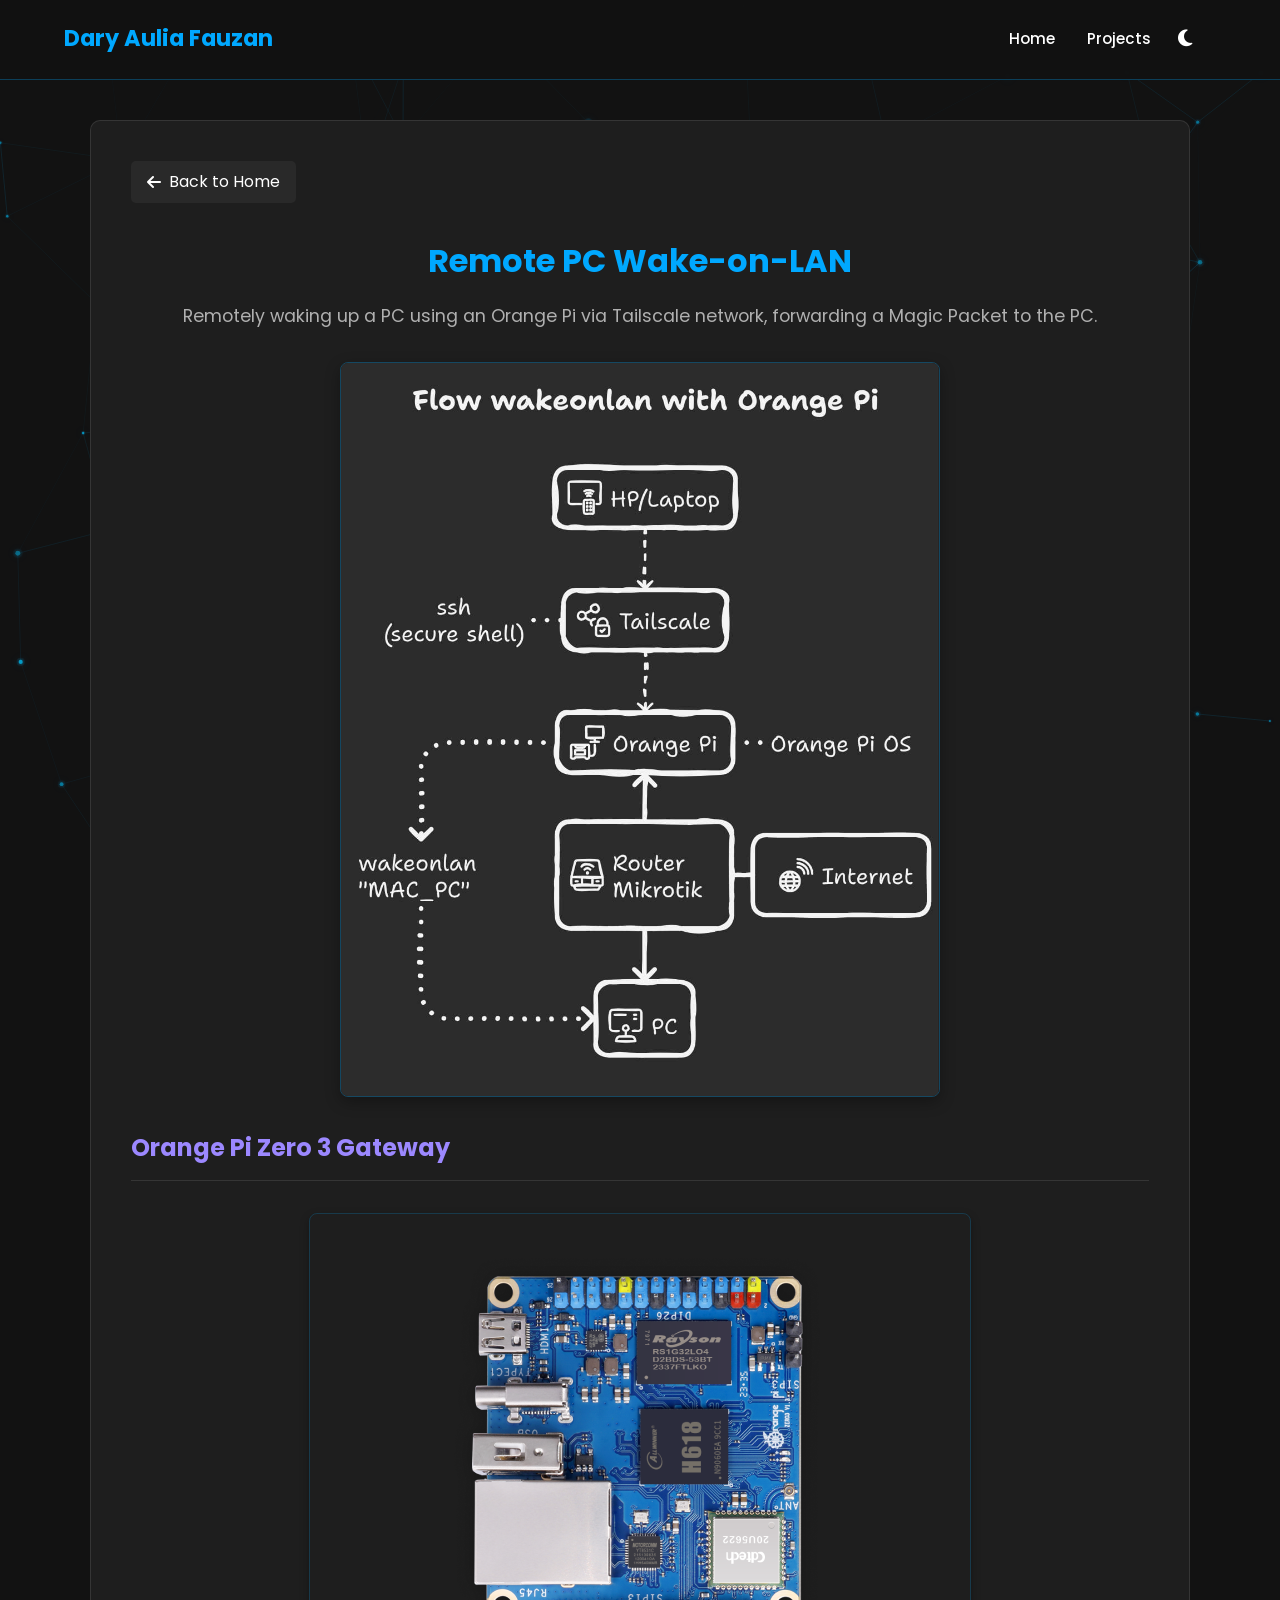
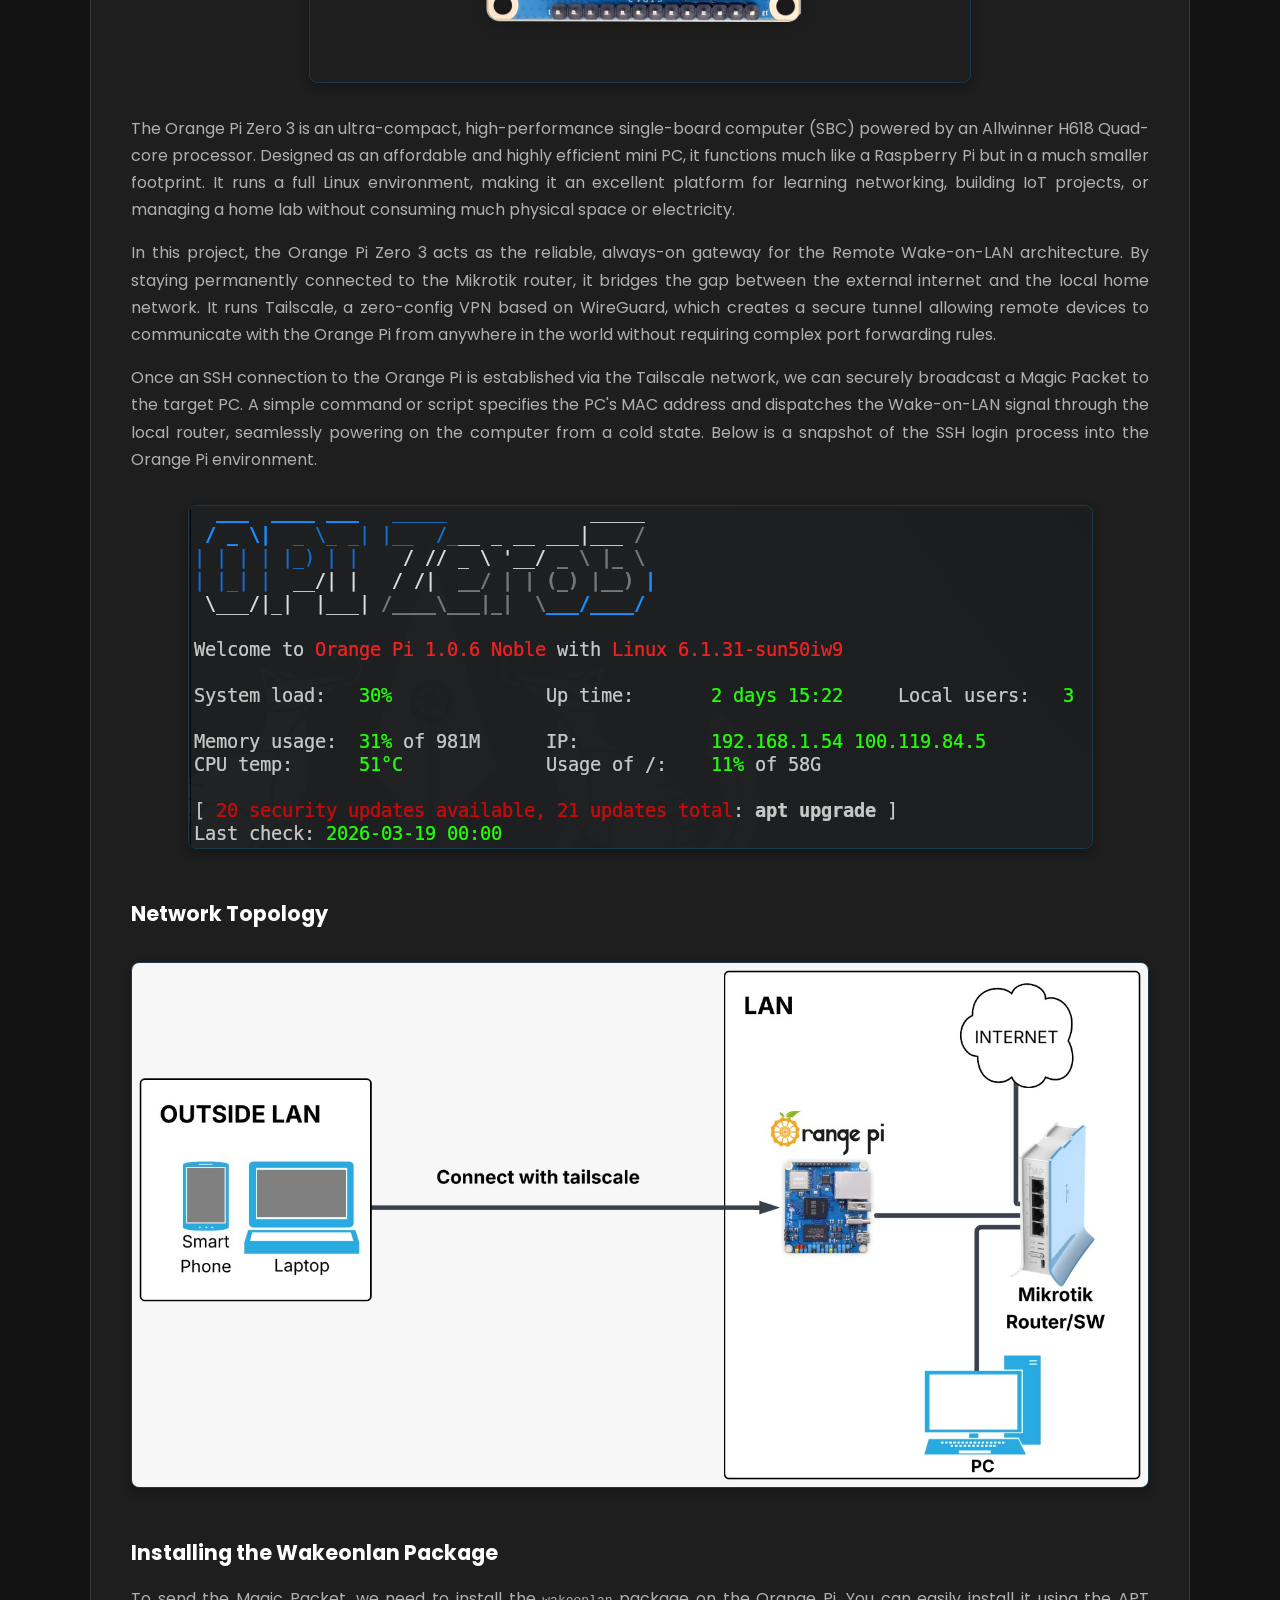
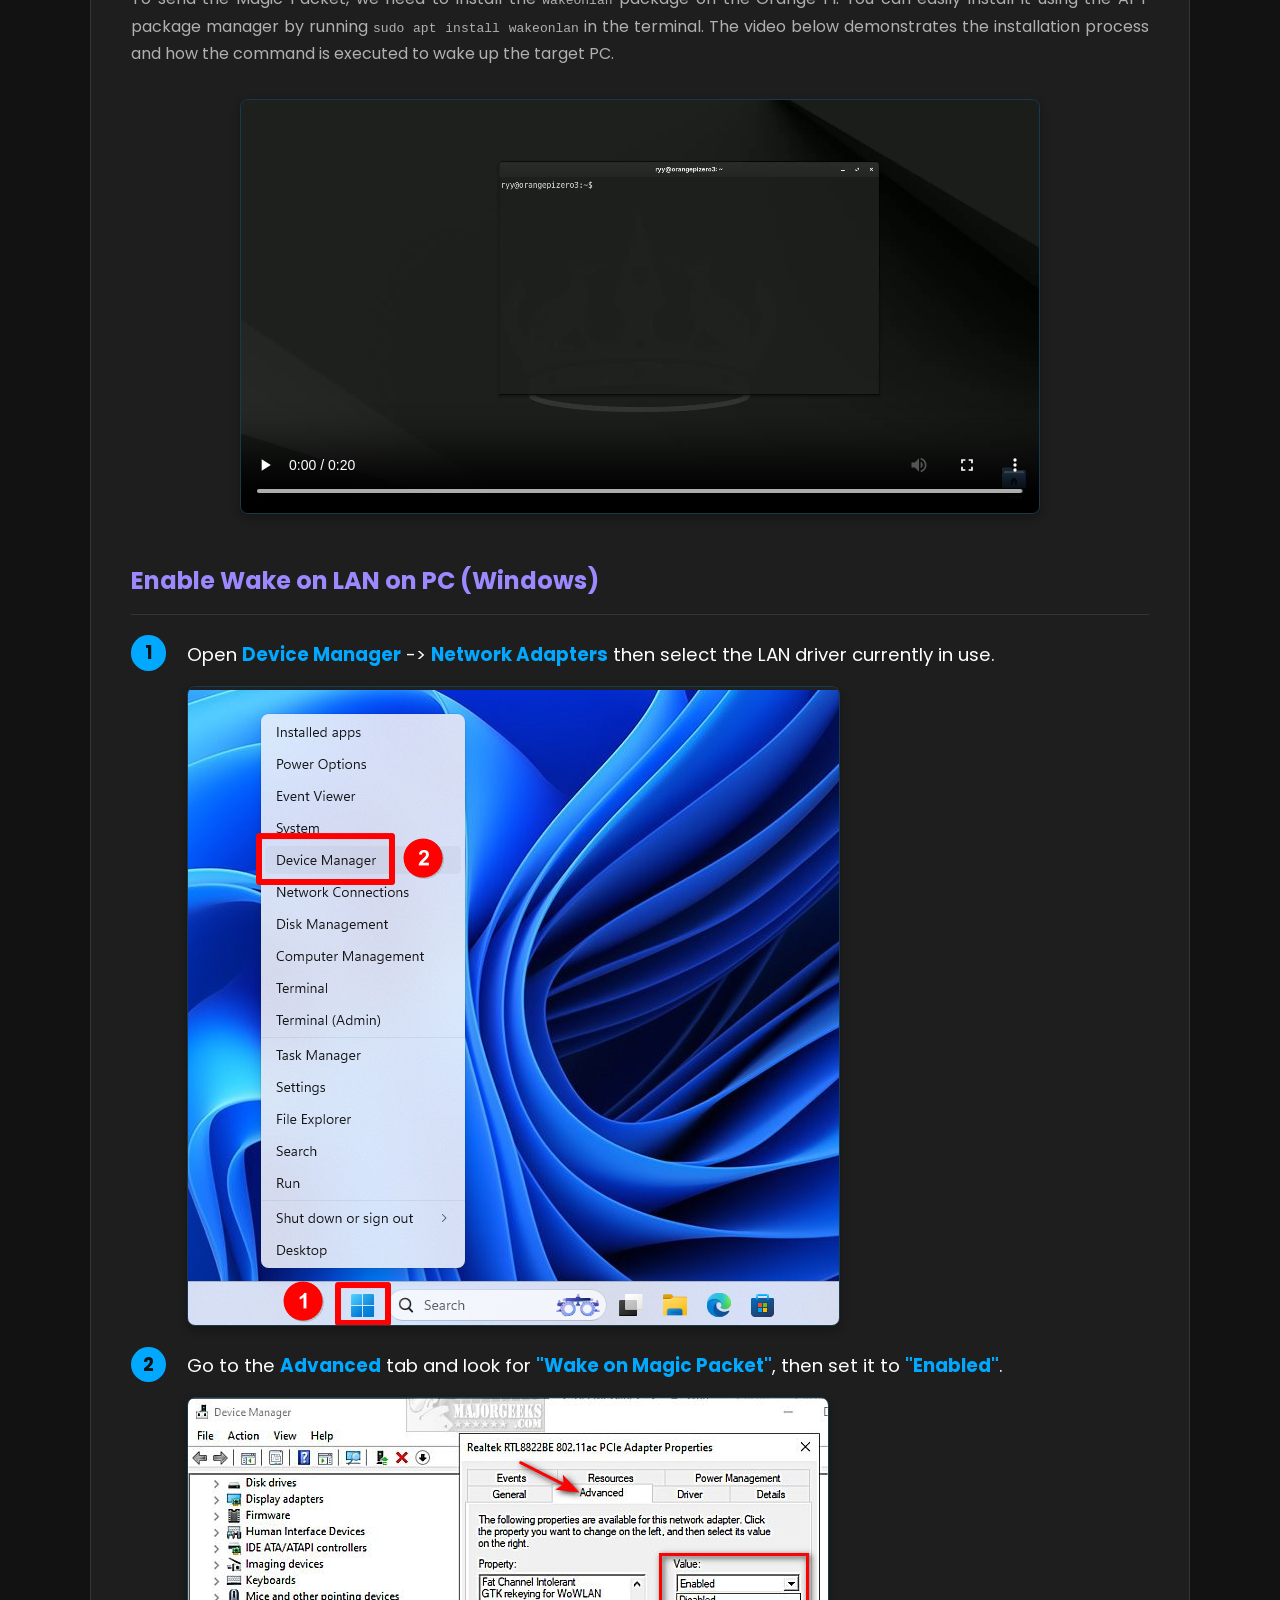
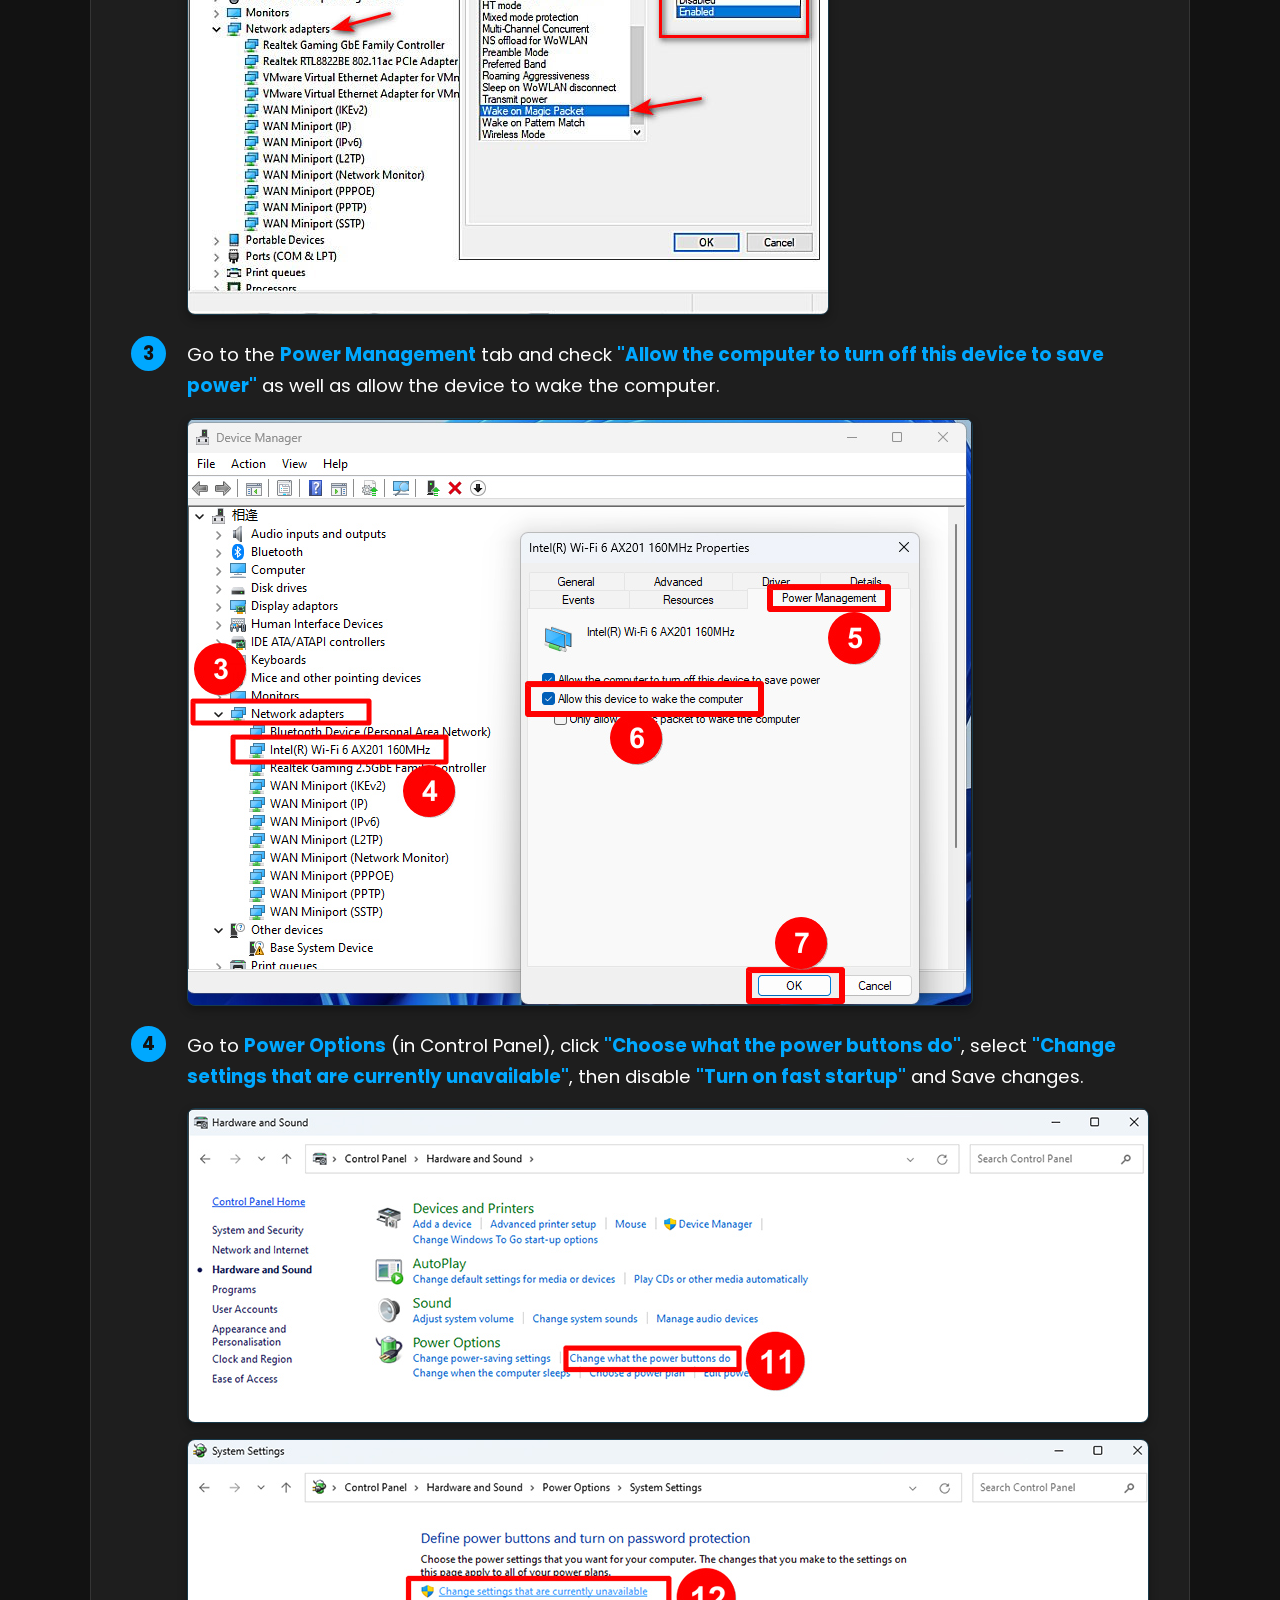
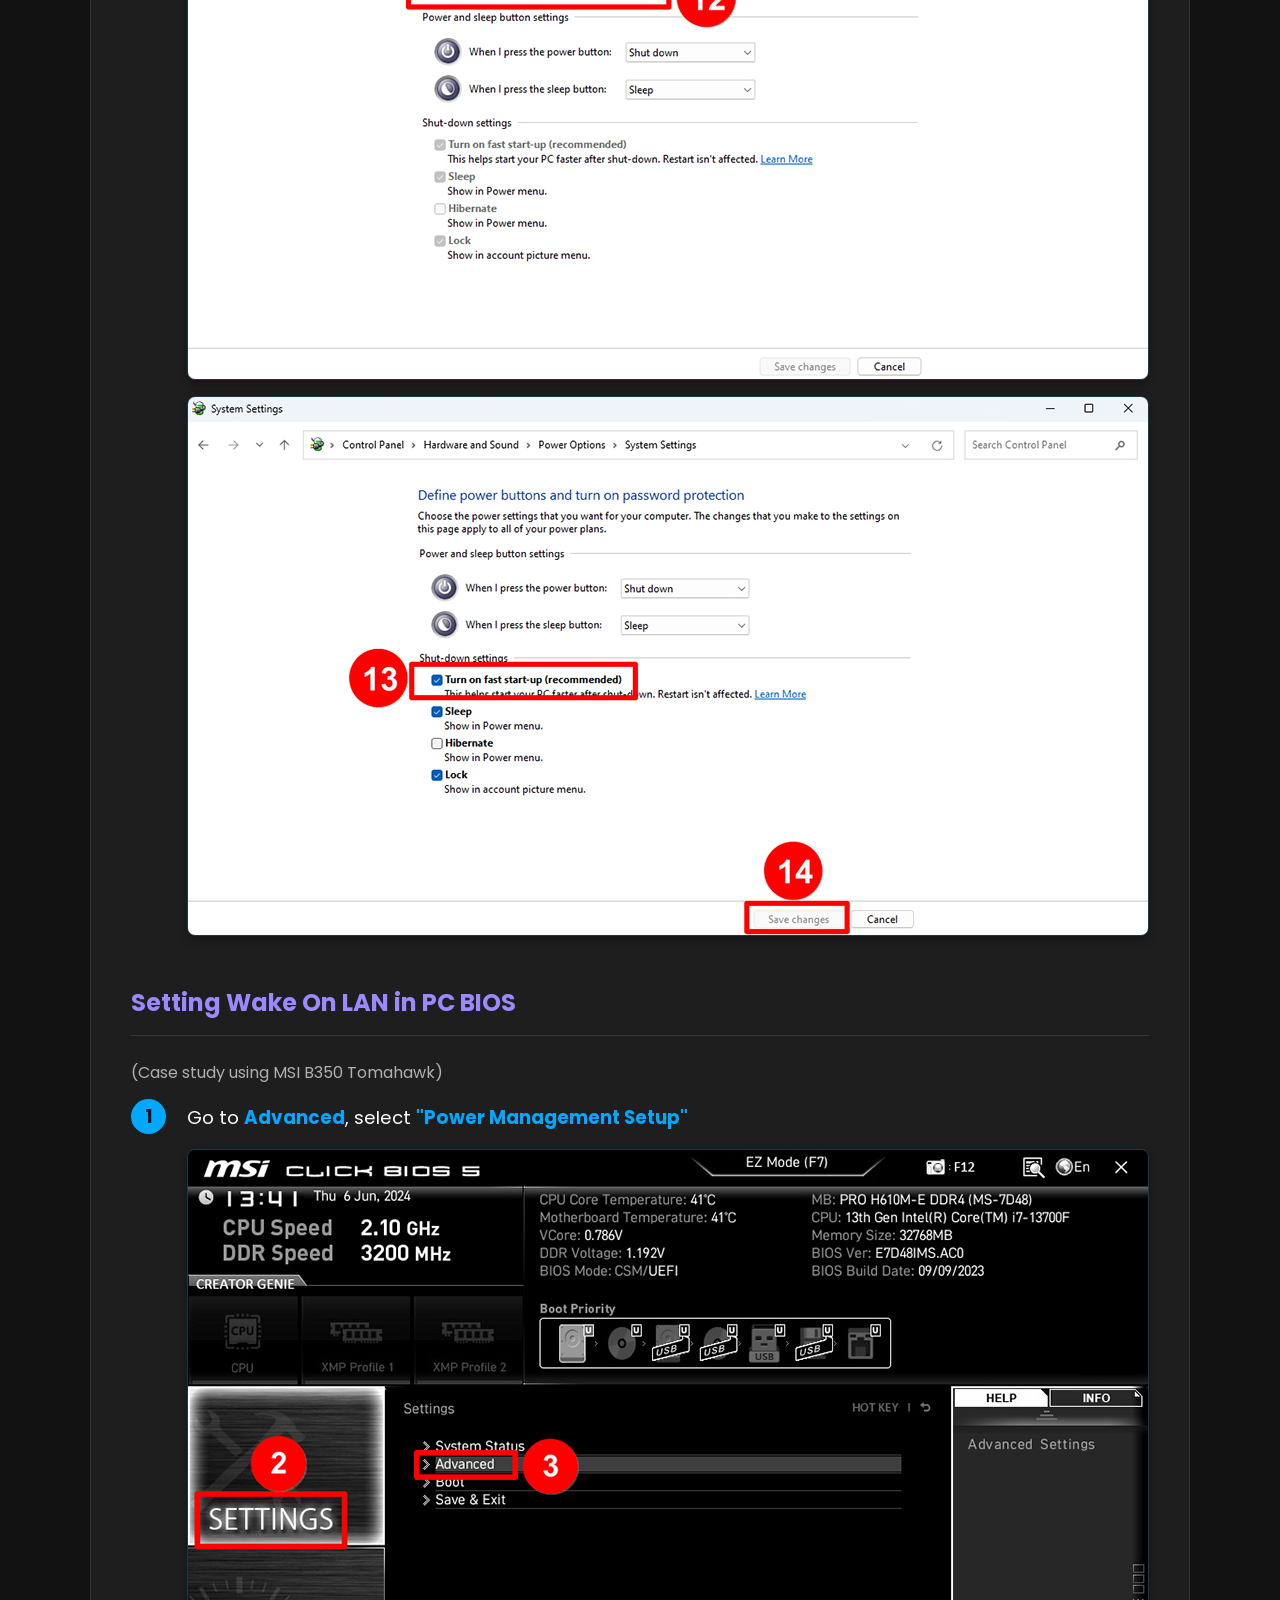
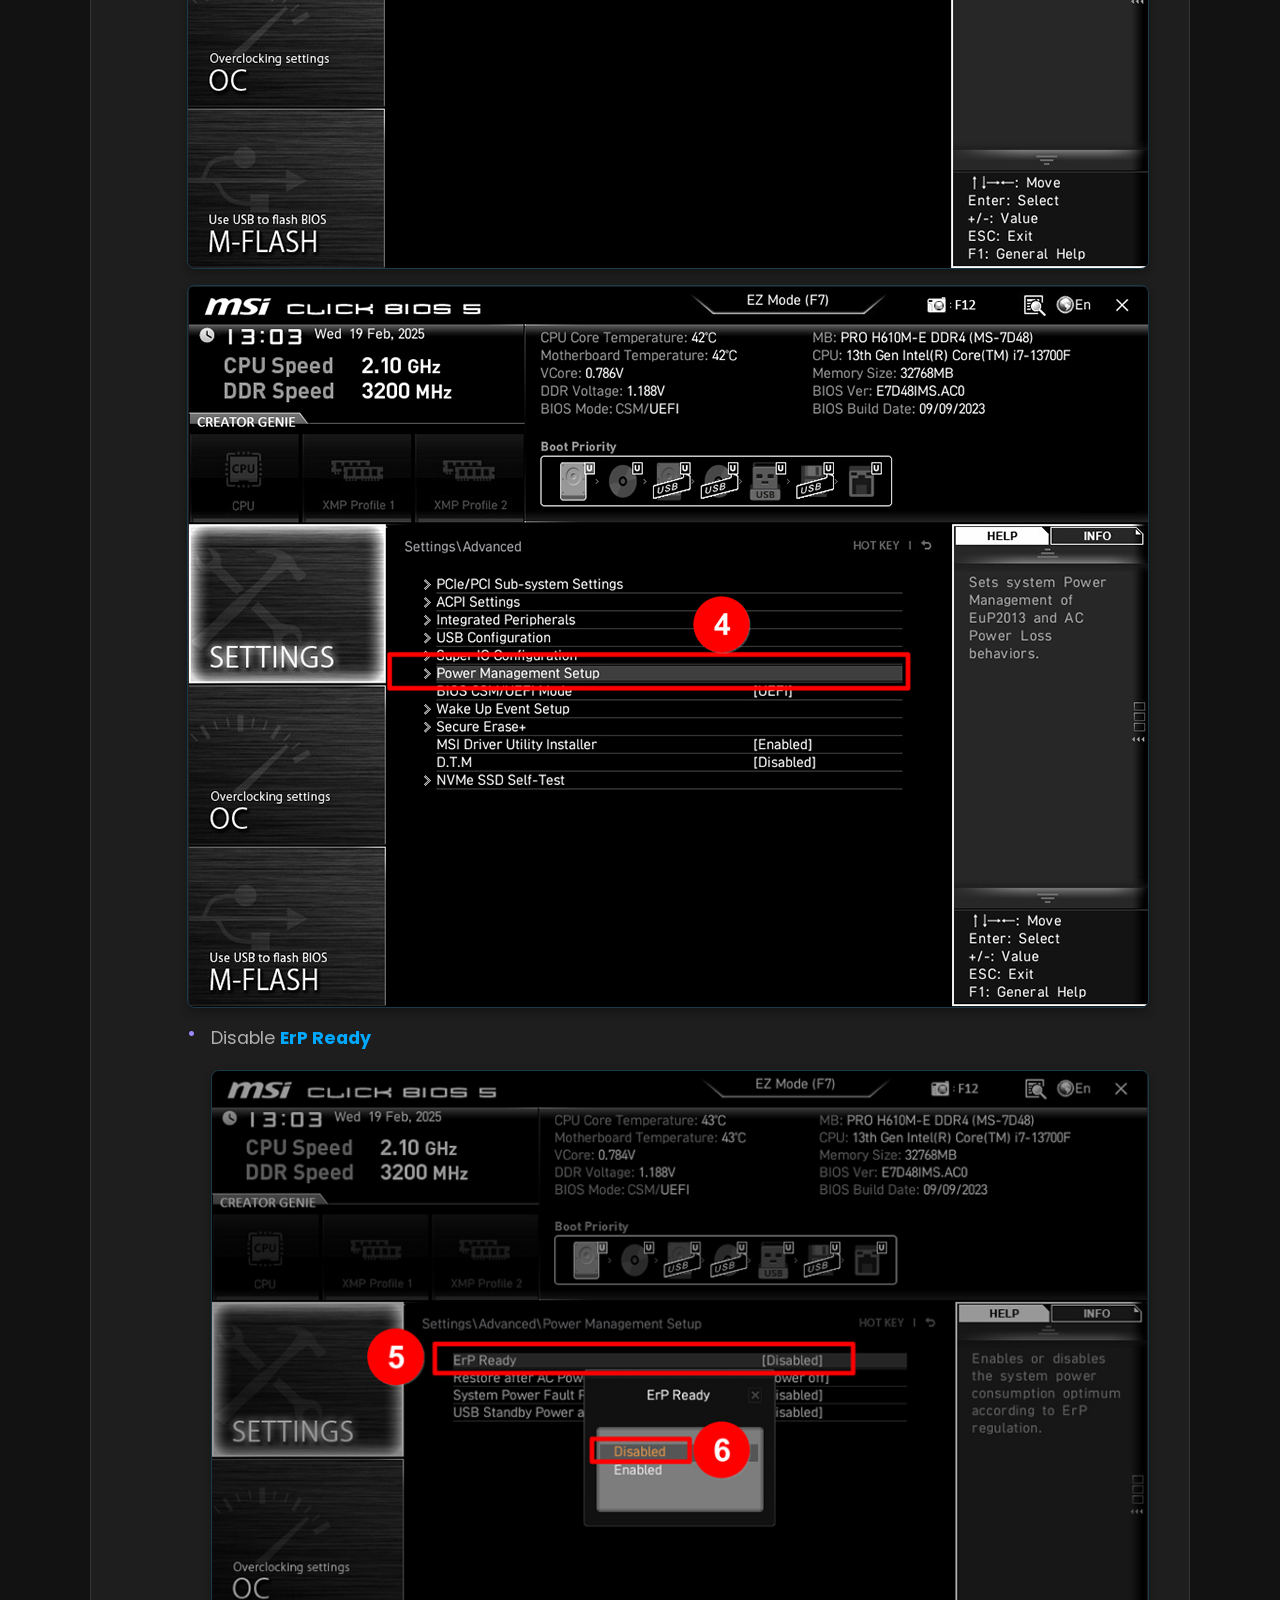
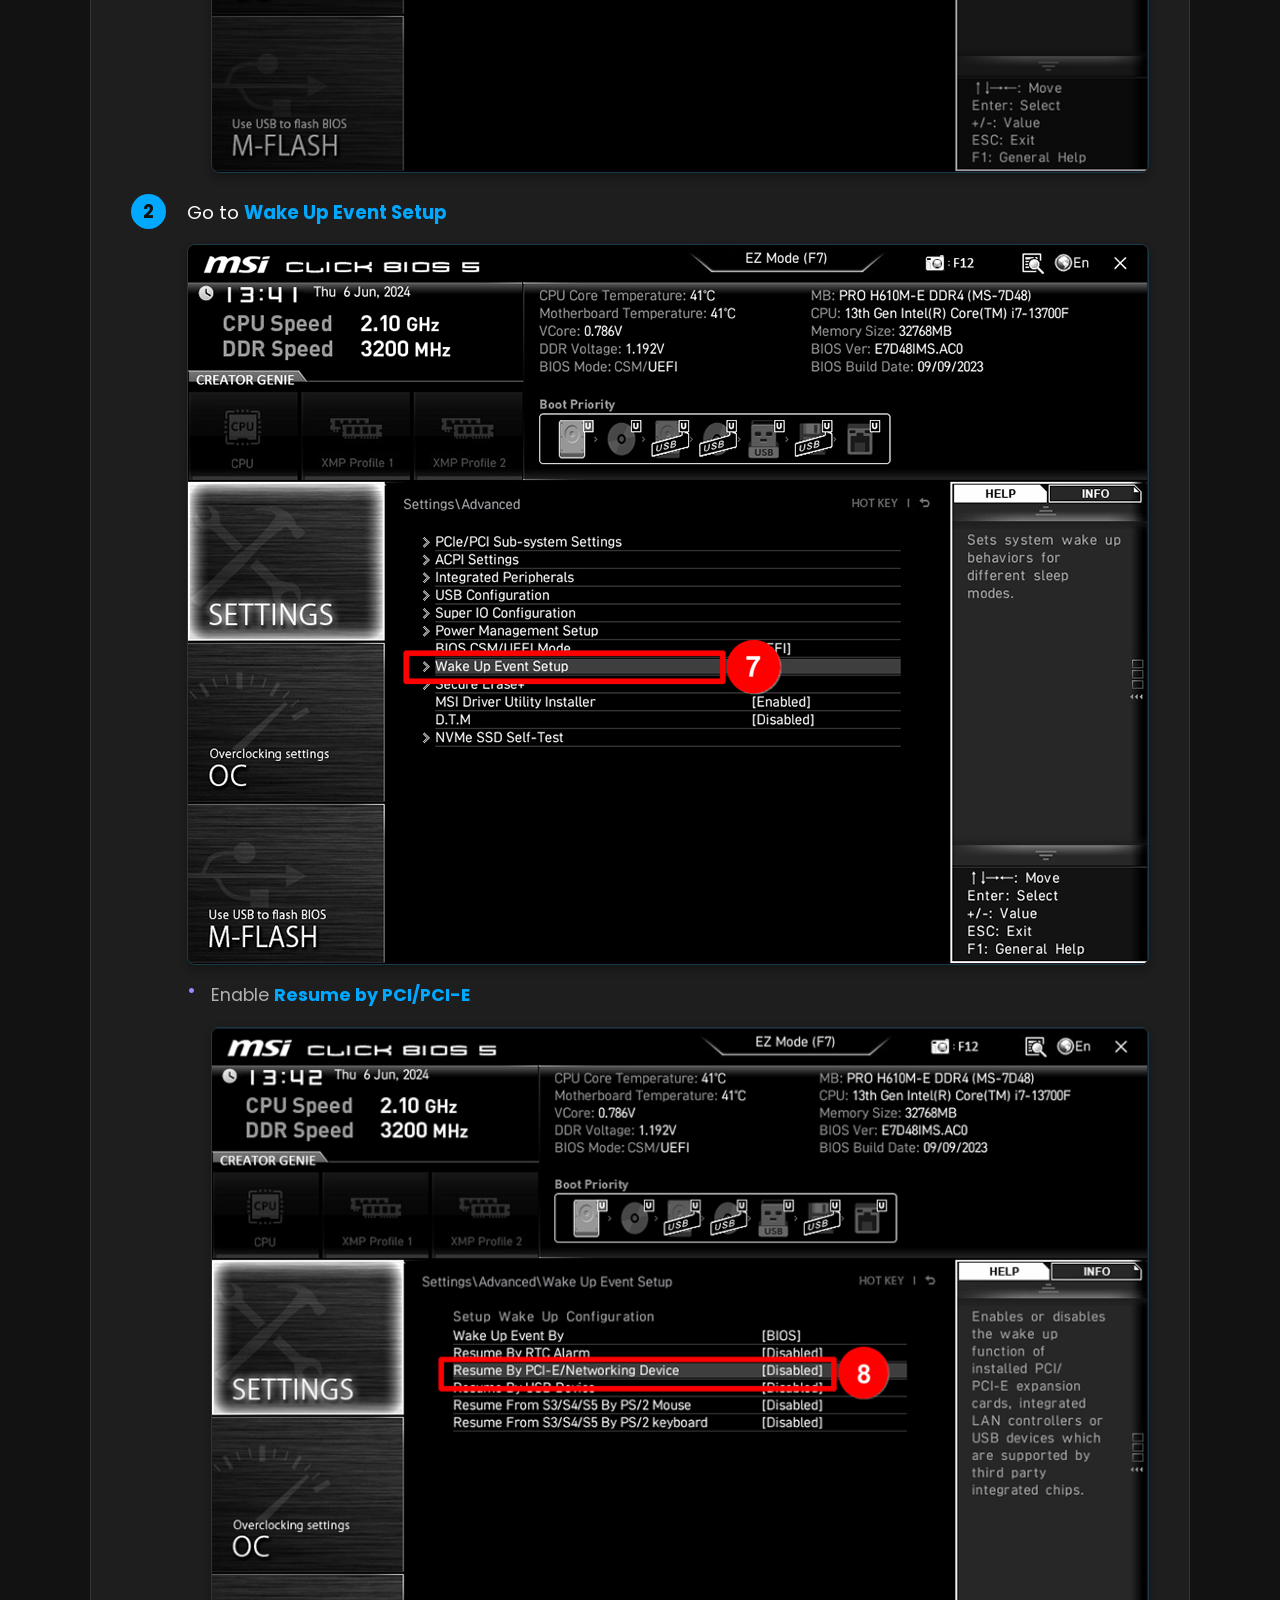
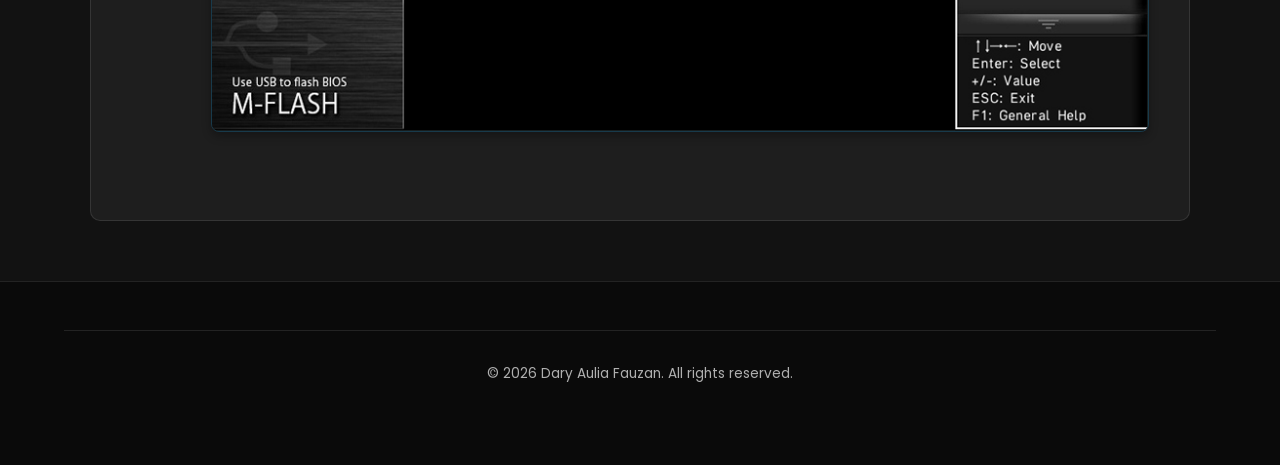
==== commit 80d47428: "baru" ====
--- a/project-wol.html
+++ b/project-wol.html
@@ -178,9 +178,14 @@
             <a href="index.html#home" role="menuitem">Home</a>
             <a href="index.html#projects" role="menuitem" class="active">Projects</a>
         </div>
-        <button class="mobile-menu-btn" id="mobileMenuBtn" aria-label="Toggle mobile menu" aria-expanded="false">
-            <i class="fas fa-bars"></i>
-        </button>
+        <div class="nav-actions">
+            <button class="theme-toggle" id="themeToggle" aria-label="Toggle theme">
+                <i class="fas fa-moon"></i>
+            </button>
+            <button class="mobile-menu-btn" id="mobileMenuBtn" aria-label="Toggle mobile menu" aria-expanded="false">
+                <i class="fas fa-bars"></i>
+            </button>
+        </div>
     </nav>
 
     <!-- Scroll to Top Button -->
--- a/css/style.css
+++ b/css/style.css
@@ -18,6 +18,18 @@
     --text-secondary: #b0b0b0;
     --success: #4cd137;
     --error: #e84118;
+    --section-bg: rgba(10, 10, 10, 0.7);
+    --nav-bg: rgba(18, 18, 18, 0.98);
+}
+
+body.light-mode {
+    --dark: #f0f4f8;
+    --darker: #e2e8f0;
+    --card-bg: #ffffff;
+    --text: #1a202c;
+    --text-secondary: #4a5568;
+    --section-bg: rgba(226, 232, 240, 0.85);
+    --nav-bg: rgba(255, 255, 255, 0.95);
 }
 
 body {
@@ -126,7 +138,7 @@
     position: fixed;
     top: 0;
     width: 100%;
-    background: rgba(18, 18, 18, 0.98);
+    background: var(--nav-bg);
     backdrop-filter: blur(10px);
     padding: 1.2rem 5%;
     display: flex;
@@ -136,6 +148,28 @@
     border-bottom: 1px solid rgba(0, 168, 255, 0.3);
     transition: all 0.3s ease;
     min-height: 70px;
+}
+
+.nav-actions {
+    display: flex;
+    align-items: center;
+}
+
+.theme-toggle {
+    background: none;
+    border: none;
+    color: var(--text);
+    font-size: 1.2rem;
+    cursor: pointer;
+    padding: 0.5rem;
+    margin-left: 1.2rem;
+    margin-right: 1rem;
+    transition: color 0.3s ease, transform 0.3s ease;
+}
+
+.theme-toggle:hover {
+    color: var(--primary);
+    transform: scale(1.1);
 }
 
 .navbar.scrolled {
@@ -430,7 +464,7 @@
 /* ABOUT SECTION */
 /* =================== */
 #about {
-    background: rgba(10, 10, 10, 0.7);
+    background: var(--section-bg);
 }
 
 .about-content {
@@ -534,7 +568,7 @@
 /* SKILLS SECTION */
 /* =================== */
 #skills {
-    background: rgba(10, 10, 10, 0.7);
+    background: var(--section-bg);
 }
 
 .skills-grid {
@@ -606,7 +640,7 @@
 /* CERTIFICATION SECTION */
 /* =================== */
 #certification {
-    background: rgba(10, 10, 10, 0.7);
+    background: var(--section-bg);
 }
 
 .certs-container {
@@ -1535,7 +1569,7 @@
         top: 70px;
         left: 0;
         width: 100%;
-        background: rgba(18, 18, 18, 0.98);
+        background: var(--nav-bg);
         backdrop-filter: blur(20px);
         -webkit-backdrop-filter: blur(20px);
         flex-direction: column;
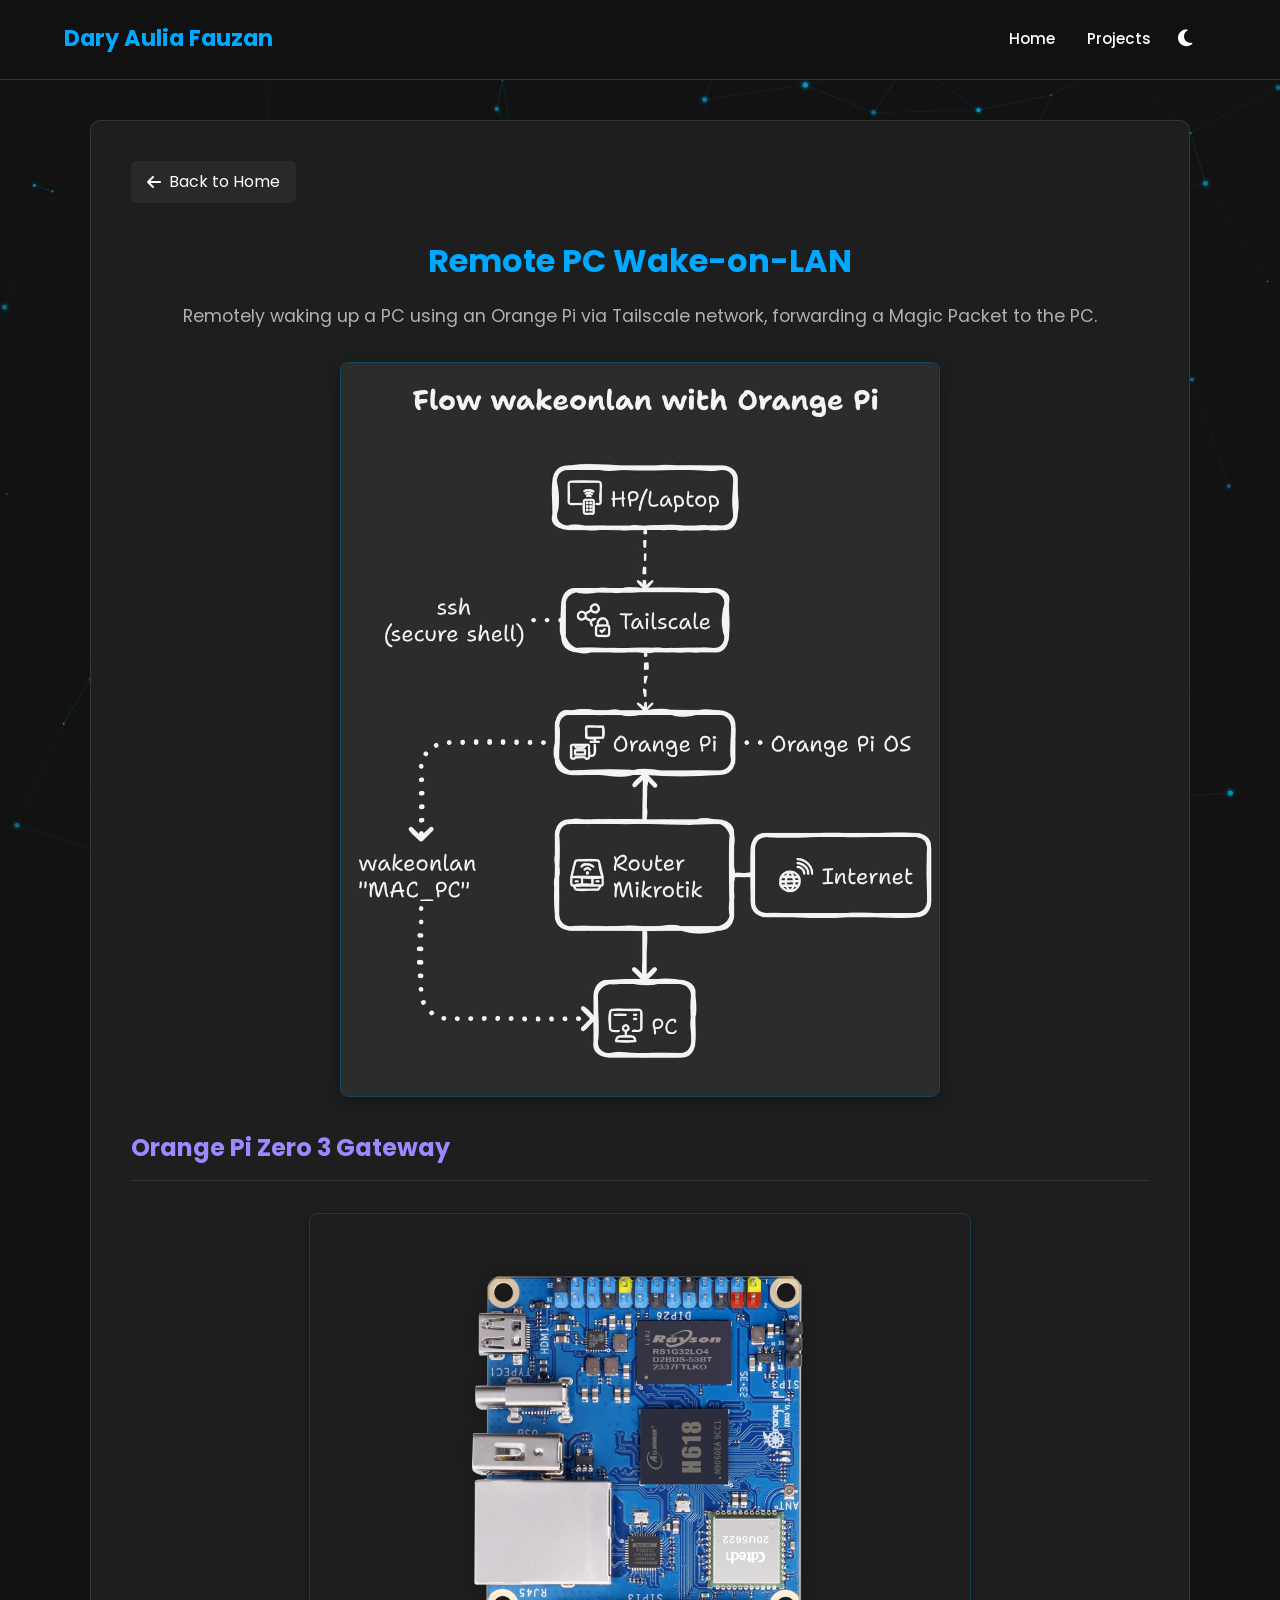
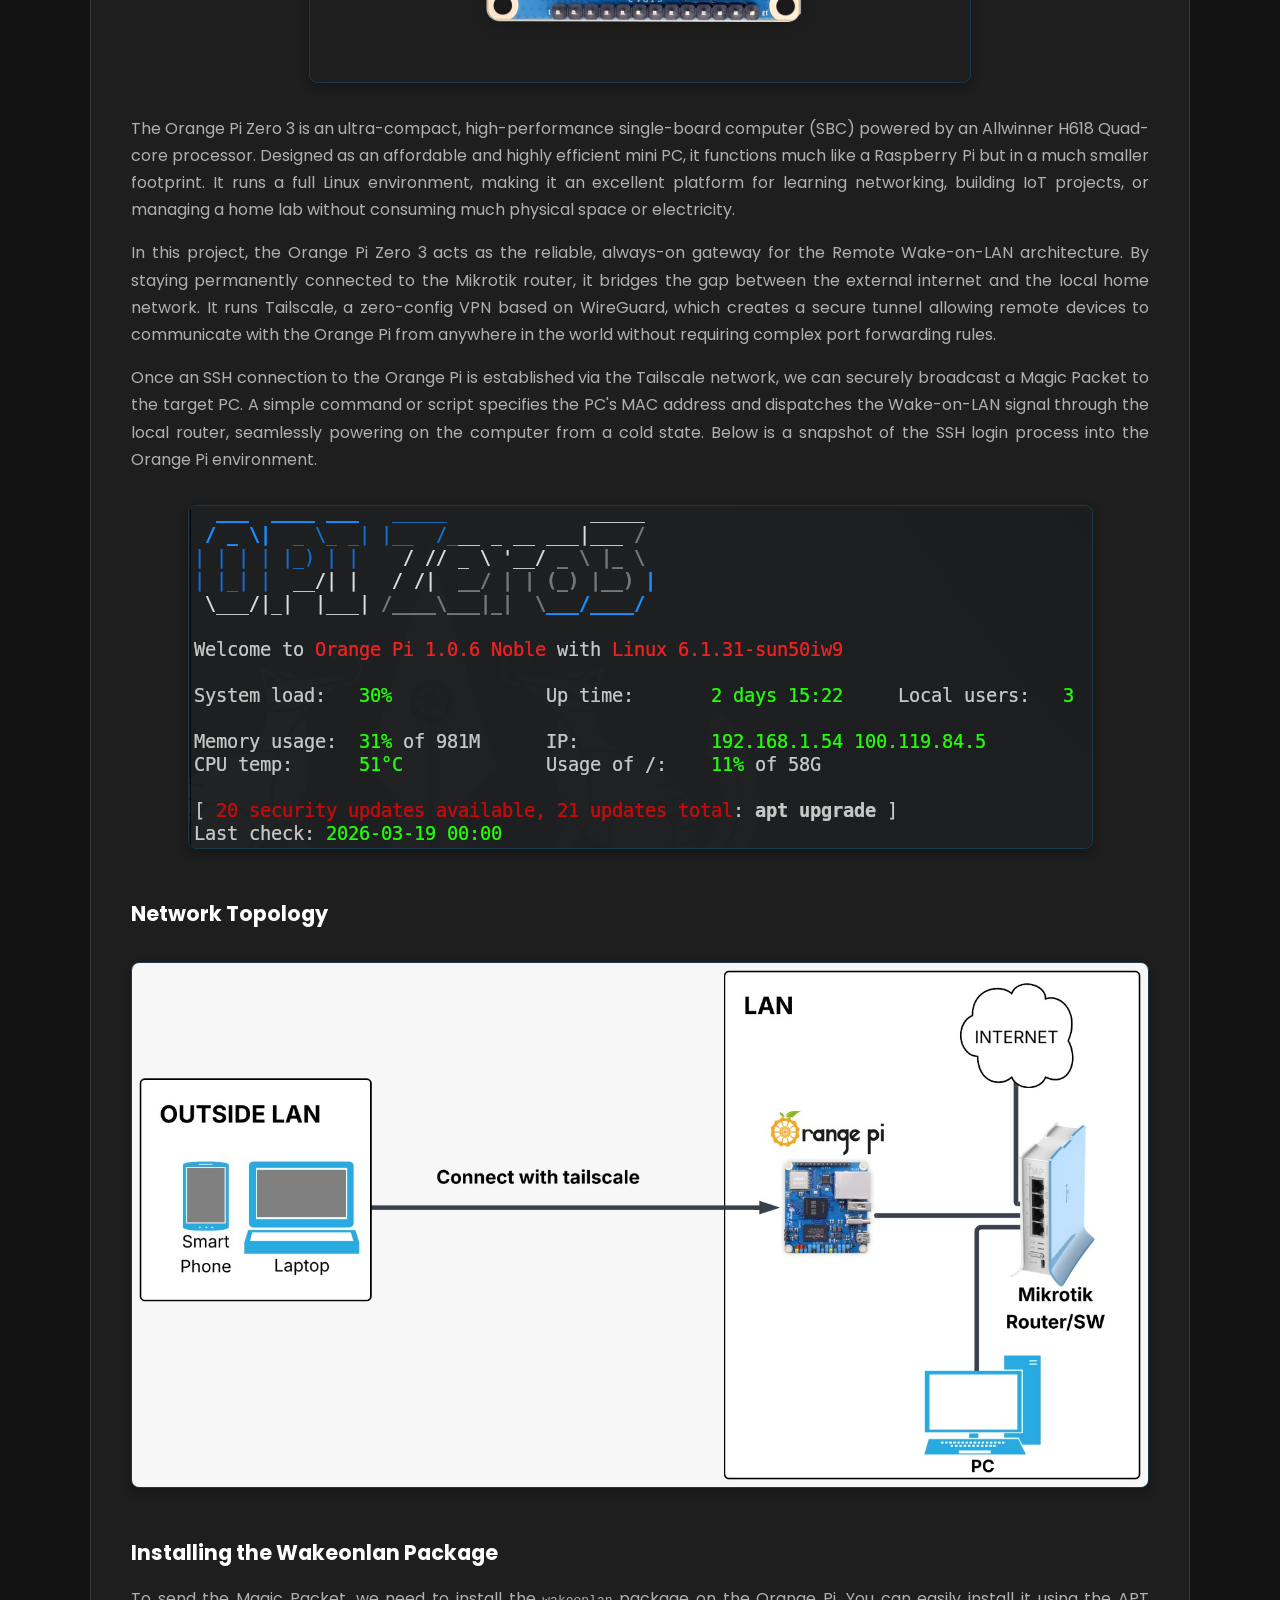
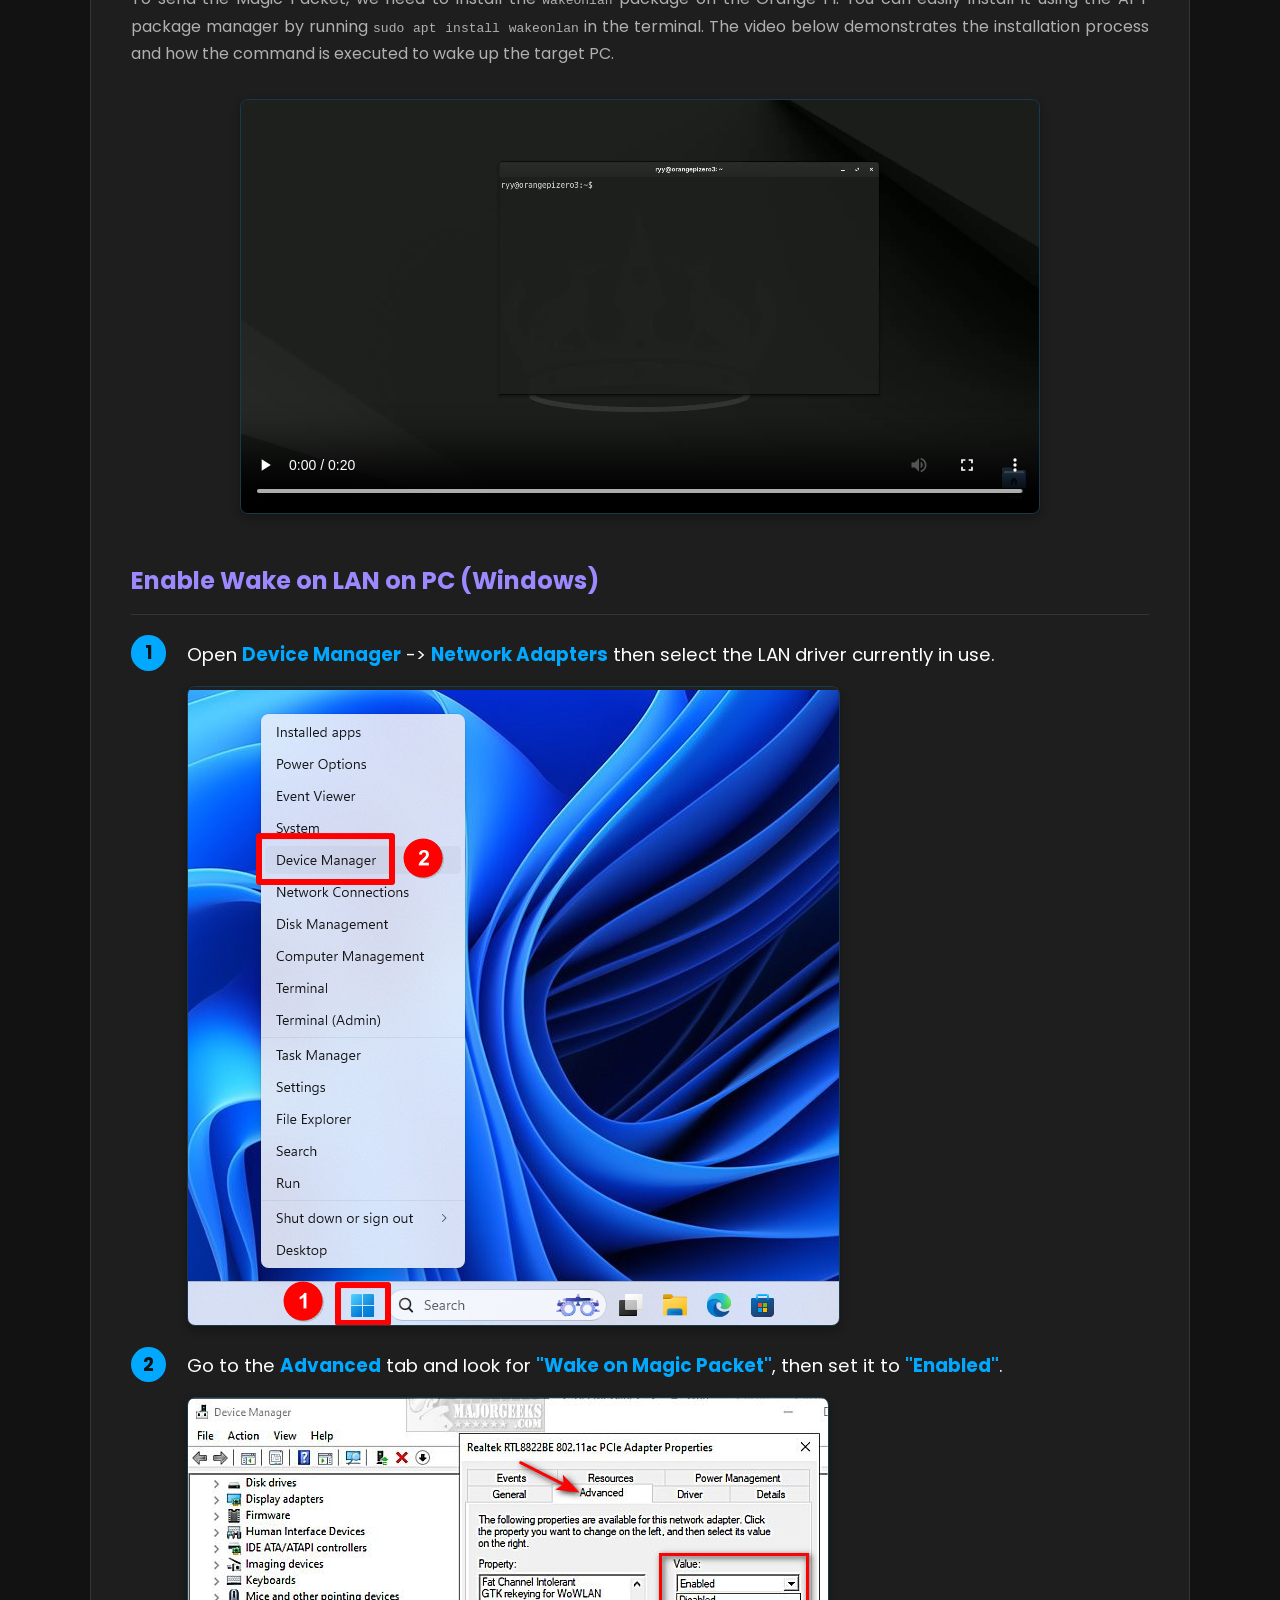
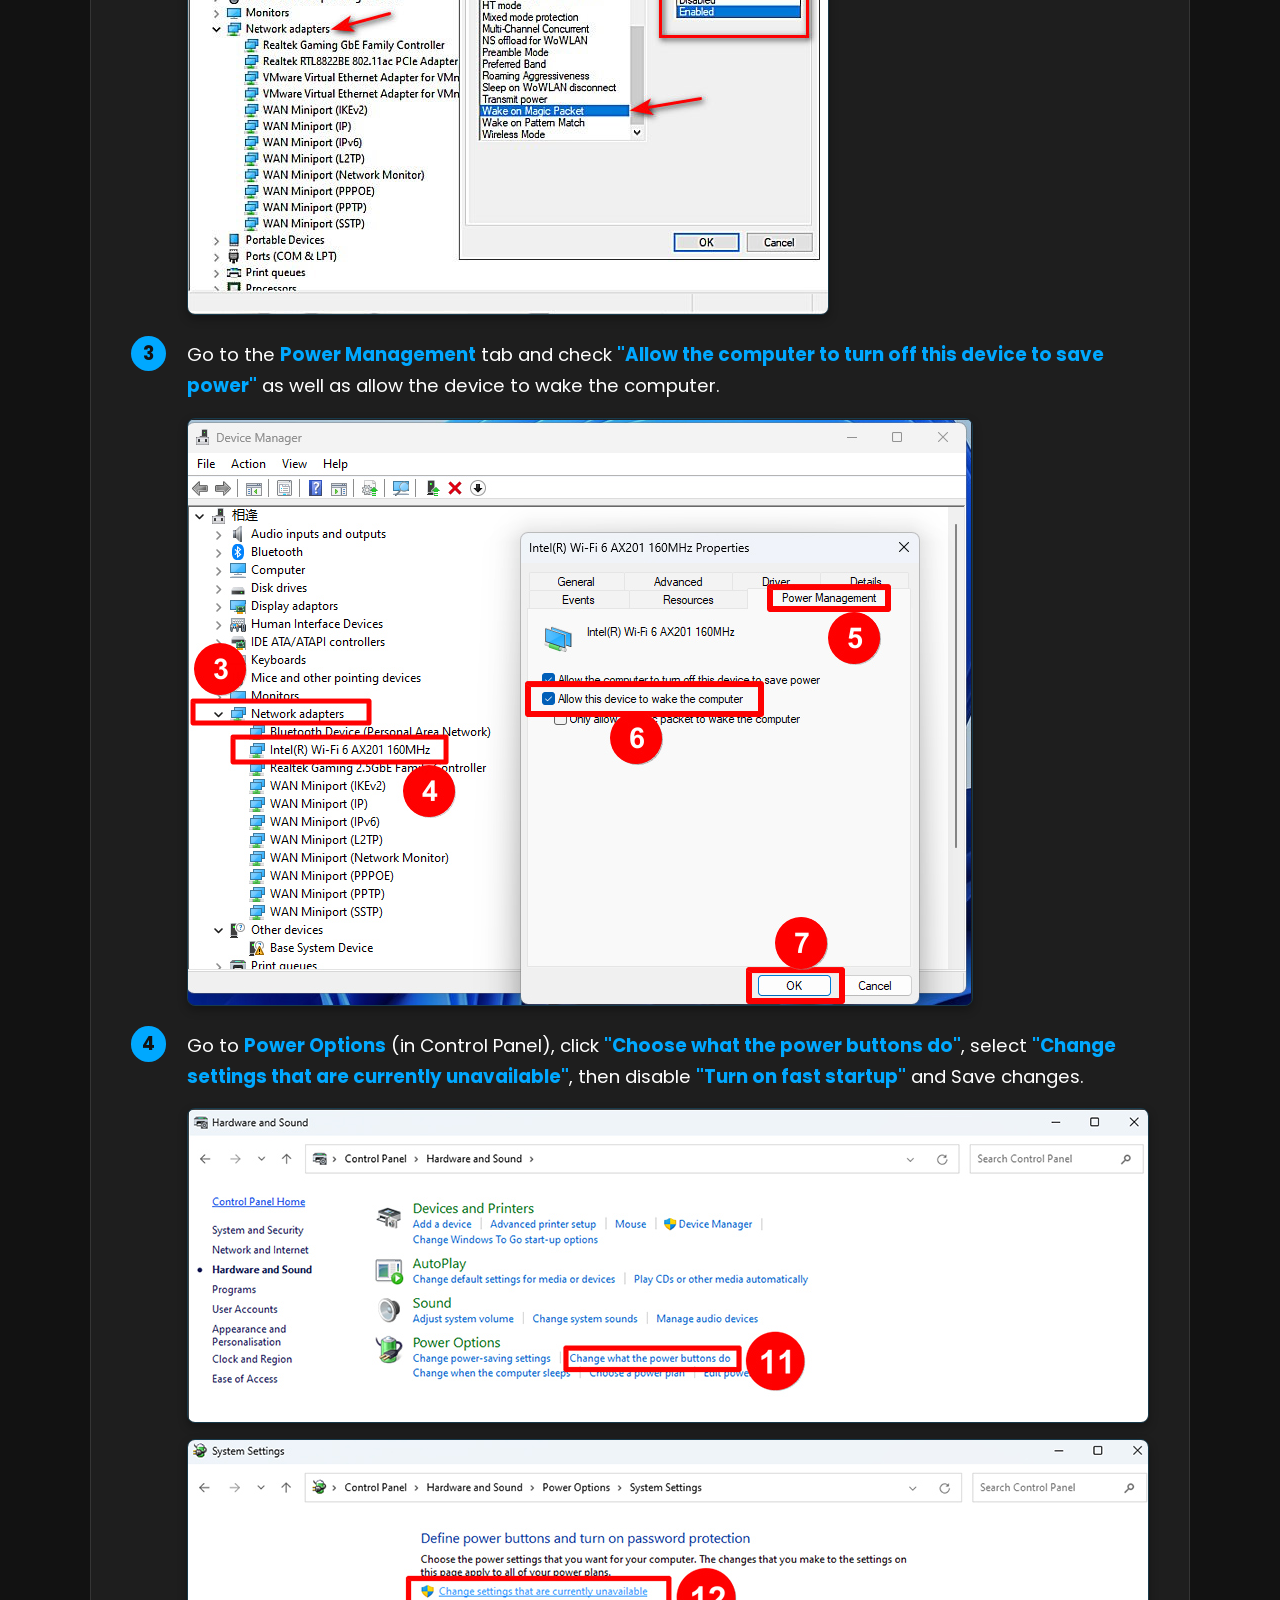
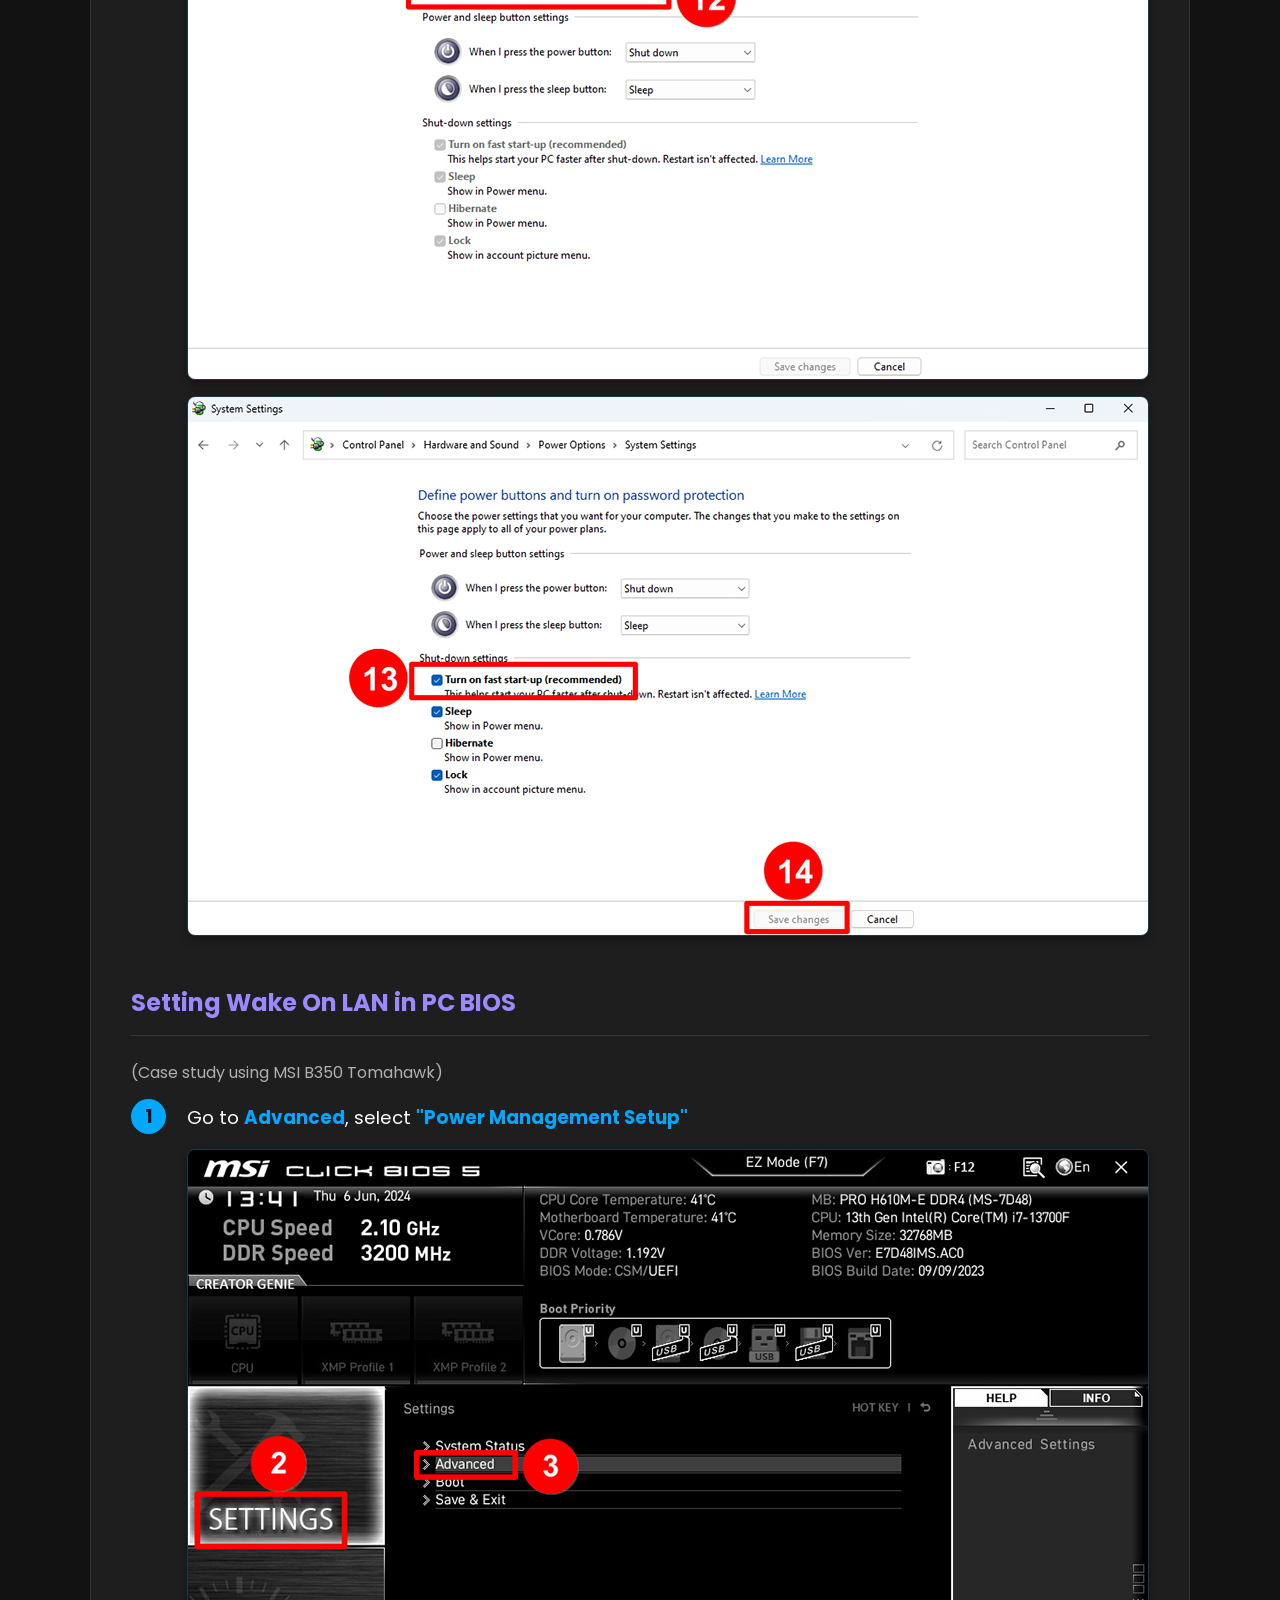
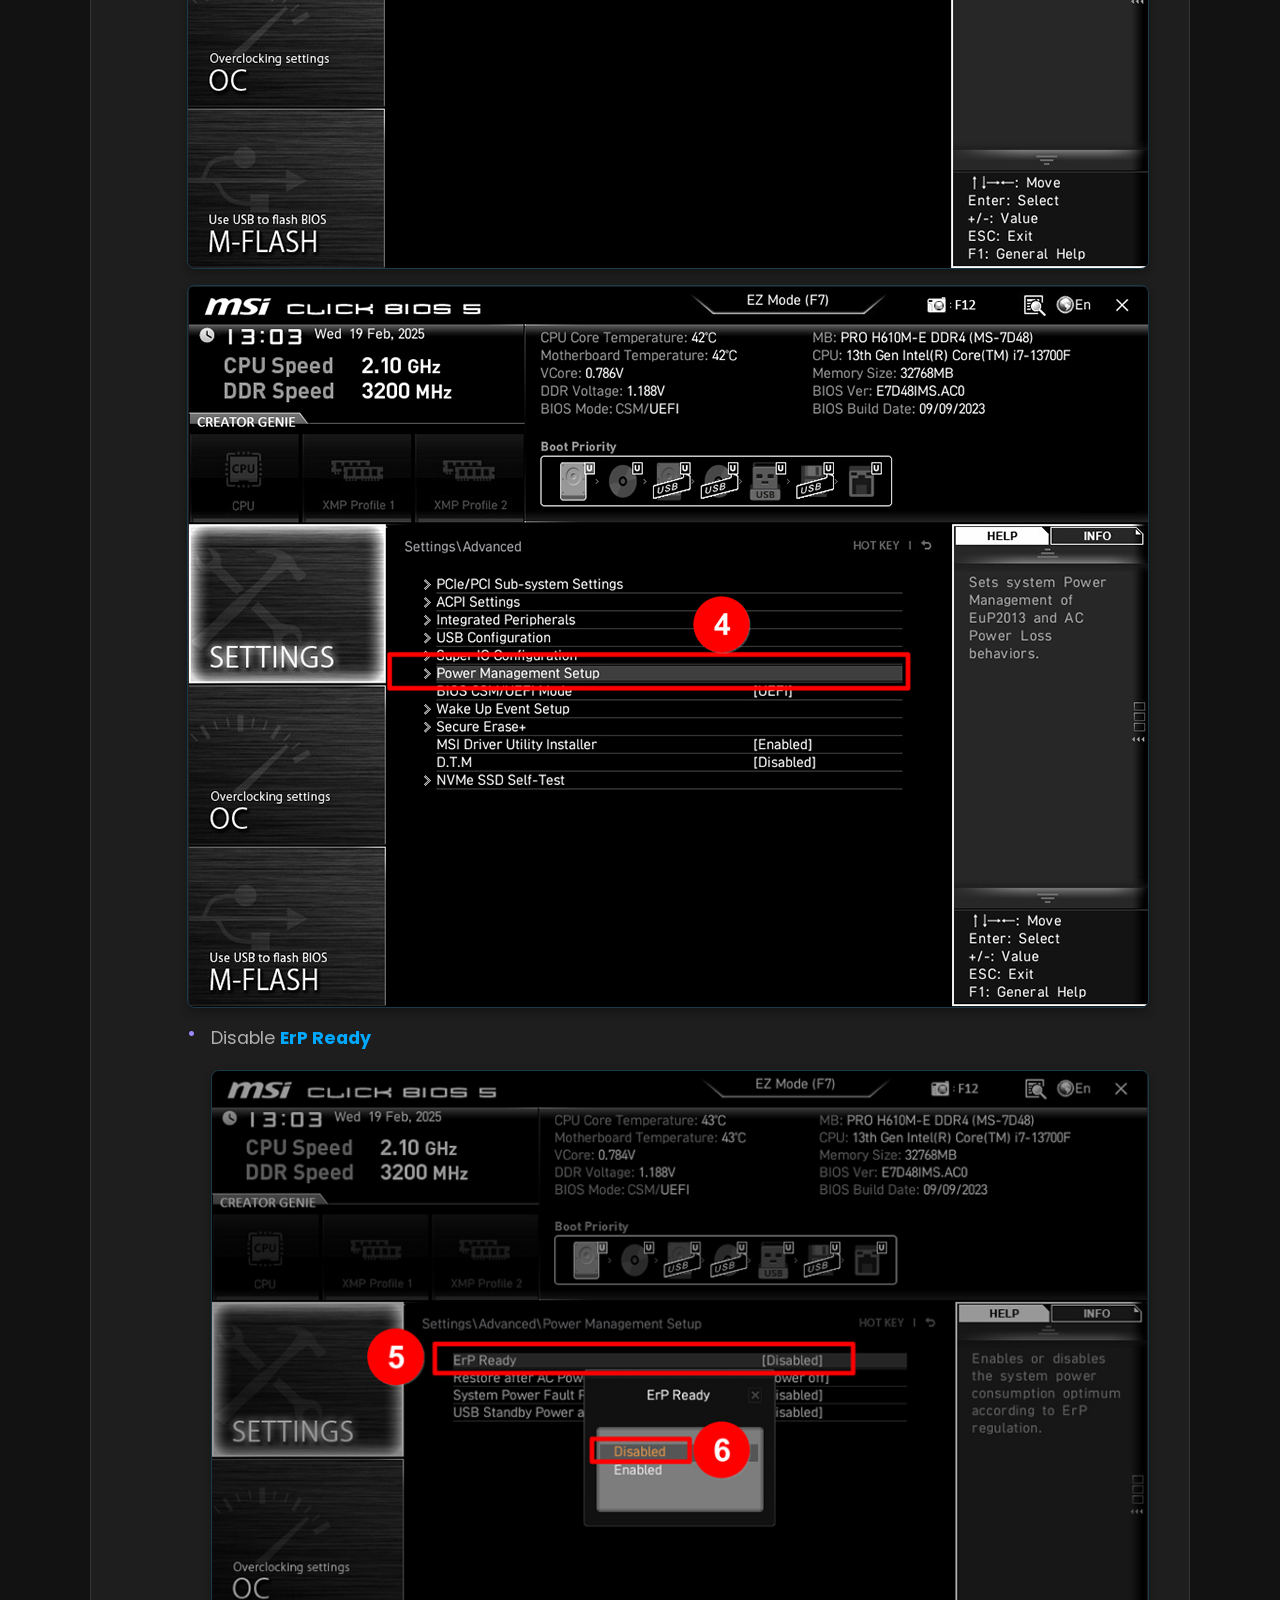
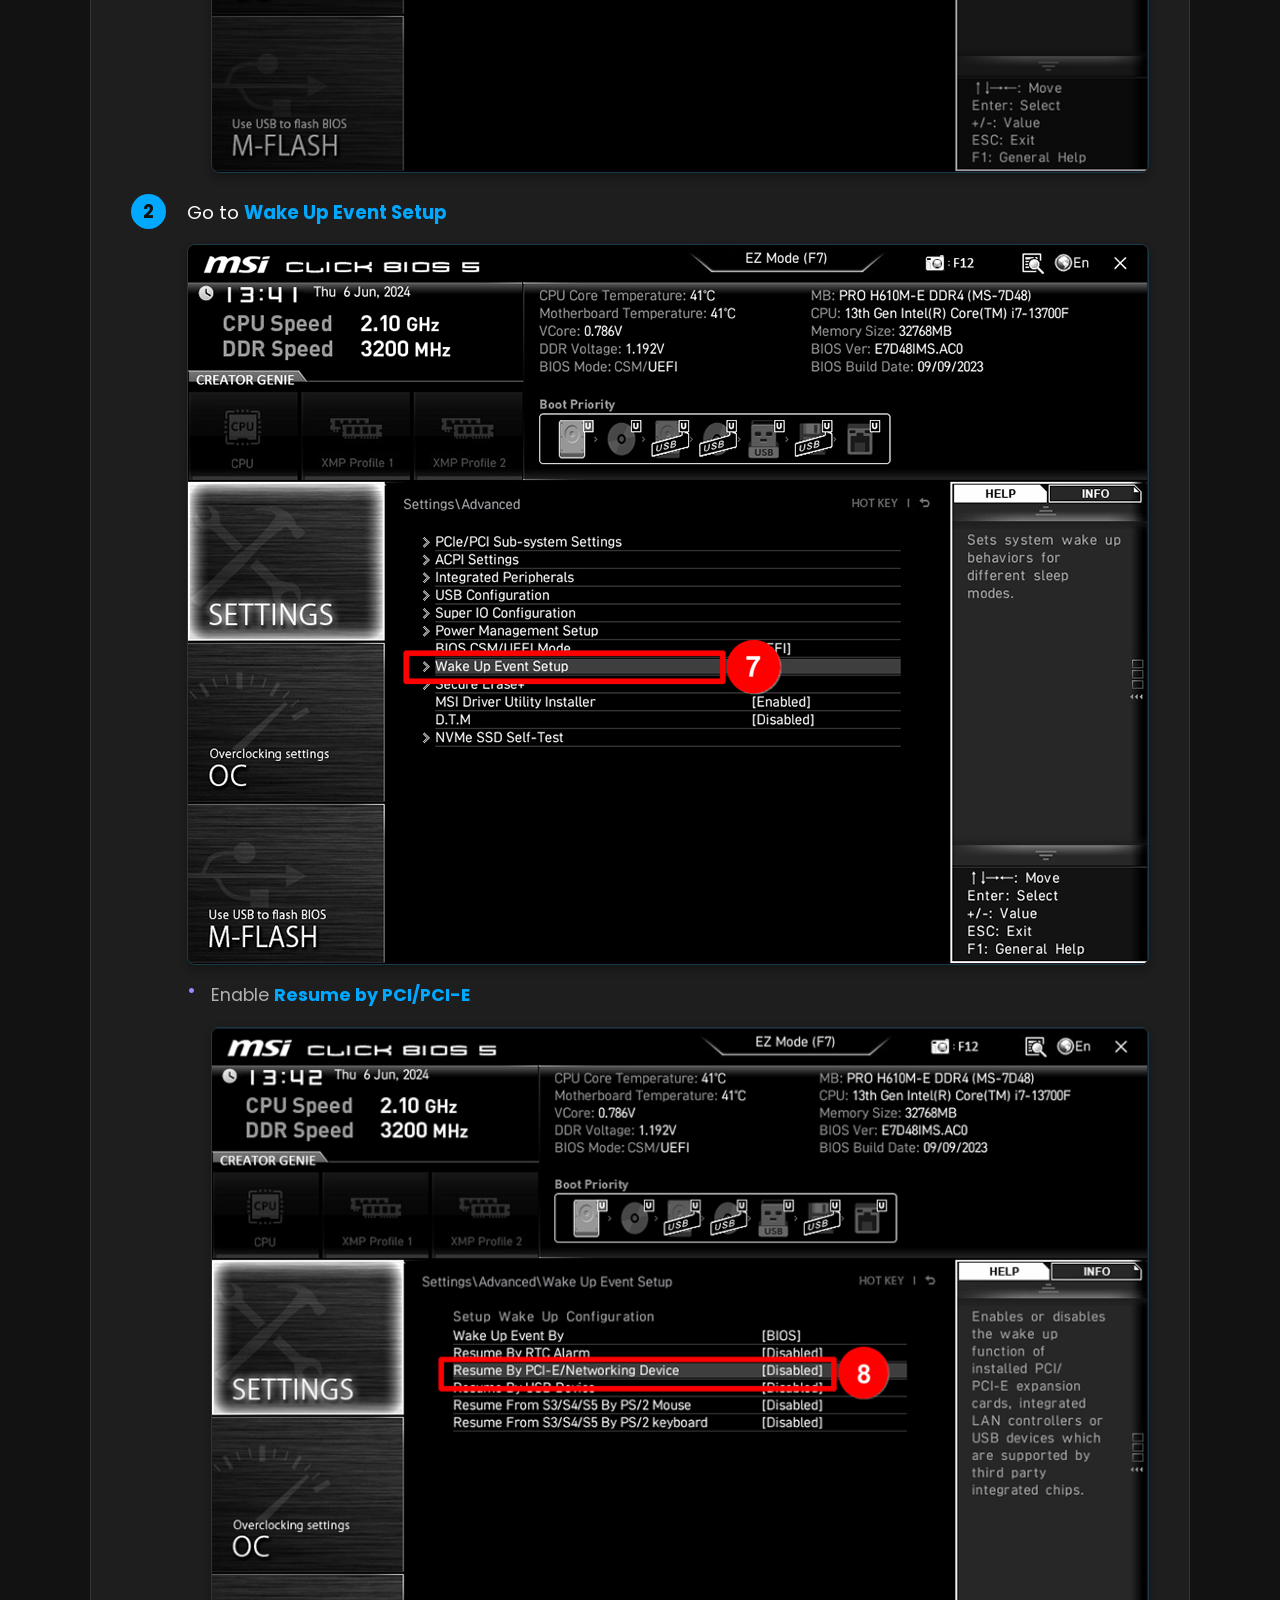
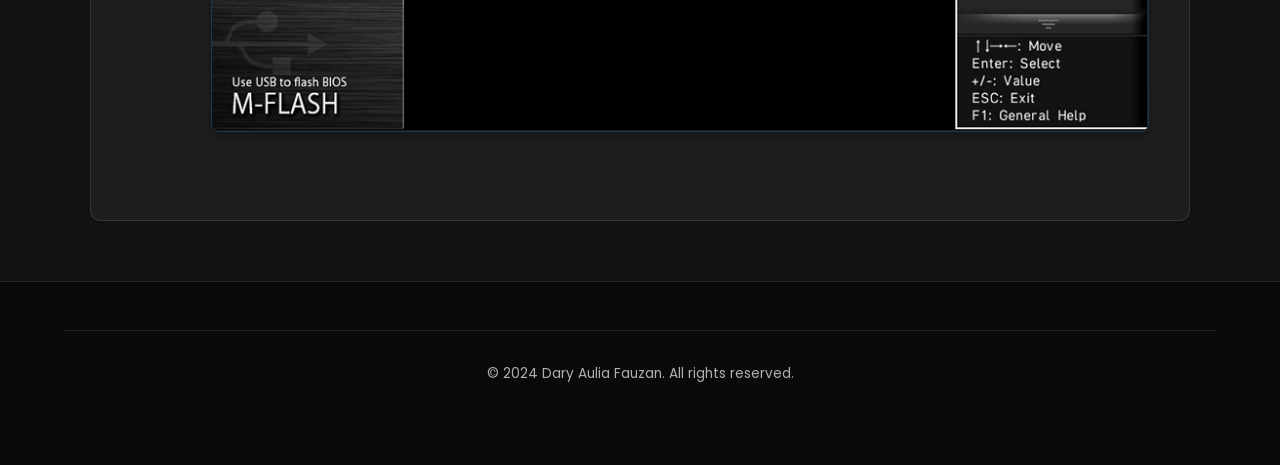
==== commit d0d9420f: "baru" ====
--- a/project-wol.html
+++ b/project-wol.html
@@ -199,33 +199,55 @@
 
         <div class="project-header fade-section">
             <h1>Remote PC Wake-on-LAN</h1>
-            <p>Remotely waking up a PC using an Orange Pi via Tailscale network, forwarding a Magic Packet to the PC.</p>
+            <p>Remotely waking up a PC using an Orange Pi via Tailscale network, forwarding a Magic Packet to the PC.
+            </p>
         </div>
 
         <img src="wakeonlan_flow.png" alt="Wake on LAN Flow" class="flow-image fade-section" loading="lazy">
 
         <div class="step-section fade-section">
             <h3>Orange Pi Zero 3 Gateway</h3>
-            <img src="orangepizero3.png" alt="Orange Pi Zero 3" class="step-image fade-section" style="margin: 2rem auto;" loading="lazy">
+            <img src="orangepizero3.png" alt="Orange Pi Zero 3" class="step-image fade-section"
+                style="margin: 2rem auto;" loading="lazy">
             <p style="color: var(--text-secondary); margin-bottom: 1rem; line-height: 1.7; text-align: justify;">
-                The Orange Pi Zero 3 is an ultra-compact, high-performance single-board computer (SBC) powered by an Allwinner H618 Quad-core processor. Designed as an affordable and highly efficient mini PC, it functions much like a Raspberry Pi but in a much smaller footprint. It runs a full Linux environment, making it an excellent platform for learning networking, building IoT projects, or managing a home lab without consuming much physical space or electricity.
+                The Orange Pi Zero 3 is an ultra-compact, high-performance single-board computer (SBC) powered by an
+                Allwinner H618 Quad-core processor. Designed as an affordable and highly efficient mini PC, it functions
+                much like a Raspberry Pi but in a much smaller footprint. It runs a full Linux environment, making it an
+                excellent platform for learning networking, building IoT projects, or managing a home lab without
+                consuming much physical space or electricity.
             </p>
             <p style="color: var(--text-secondary); margin-bottom: 1rem; line-height: 1.7; text-align: justify;">
-                In this project, the Orange Pi Zero 3 acts as the reliable, always-on gateway for the Remote Wake-on-LAN architecture. By staying permanently connected to the Mikrotik router, it bridges the gap between the external internet and the local home network. It runs Tailscale, a zero-config VPN based on WireGuard, which creates a secure tunnel allowing remote devices to communicate with the Orange Pi from anywhere in the world without requiring complex port forwarding rules.
+                In this project, the Orange Pi Zero 3 acts as the reliable, always-on gateway for the Remote Wake-on-LAN
+                architecture. By staying permanently connected to the Mikrotik router, it bridges the gap between the
+                external internet and the local home network. It runs Tailscale, a zero-config VPN based on WireGuard,
+                which creates a secure tunnel allowing remote devices to communicate with the Orange Pi from anywhere in
+                the world without requiring complex port forwarding rules.
             </p>
             <p style="color: var(--text-secondary); margin-bottom: 2rem; line-height: 1.7; text-align: justify;">
-                Once an SSH connection to the Orange Pi is established via the Tailscale network, we can securely broadcast a Magic Packet to the target PC. A simple command or script specifies the PC's MAC address and dispatches the Wake-on-LAN signal through the local router, seamlessly powering on the computer from a cold state. Below is a snapshot of the SSH login process into the Orange Pi environment.
-            </p>
-            <img src="oranegpi-login.png" alt="Orange Pi SSH Login" class="step-image fade-section" style="margin: 2rem auto;" loading="lazy">
-            
-            <h4 style="color: var(--text); margin-top: 3rem; margin-bottom: 1rem; font-size: 1.3rem;">Network Topology</h4>
-            <img src="topologi-wol-orangepi.jpeg" alt="Network Topology Wake on LAN" class="step-image fade-section" style="margin: 2rem auto;" loading="lazy">
-
-            <h4 style="color: var(--text); margin-top: 3rem; margin-bottom: 1rem; font-size: 1.3rem;">Installing the Wakeonlan Package</h4>
+                Once an SSH connection to the Orange Pi is established via the Tailscale network, we can securely
+                broadcast a Magic Packet to the target PC. A simple command or script specifies the PC's MAC address and
+                dispatches the Wake-on-LAN signal through the local router, seamlessly powering on the computer from a
+                cold state. Below is a snapshot of the SSH login process into the Orange Pi environment.
+            </p>
+            <img src="oranegpi-login.png" alt="Orange Pi SSH Login" class="step-image fade-section"
+                style="margin: 2rem auto;" loading="lazy">
+
+            <h4 style="color: var(--text); margin-top: 3rem; margin-bottom: 1rem; font-size: 1.3rem;">Network Topology
+            </h4>
+            <img src="topologi-wol-orangepi.jpeg" alt="Network Topology Wake on LAN" class="step-image fade-section"
+                style="margin: 2rem auto;" loading="lazy">
+
+            <h4 style="color: var(--text); margin-top: 3rem; margin-bottom: 1rem; font-size: 1.3rem;">Installing the
+                Wakeonlan Package</h4>
             <p style="color: var(--text-secondary); margin-bottom: 1rem; line-height: 1.7; text-align: justify;">
-                To send the Magic Packet, we need to install the <code>wakeonlan</code> package on the Orange Pi. You can easily install it using the APT package manager by running <code>sudo apt install wakeonlan</code> in the terminal. The video below demonstrates the installation process and how the command is executed to wake up the target PC.
-            </p>
-            <video src="install-wakeonlan.webm" controls class="step-image fade-section" style="margin: 2rem auto; width: 100%; max-width: 800px; display: block;" aria-label="Installing Wake-on-LAN on Orange Pi"></video>
+                To send the Magic Packet, we need to install the <code>wakeonlan</code> package on the Orange Pi. You
+                can easily install it using the APT package manager by running <code>sudo apt install wakeonlan</code>
+                in the terminal. The video below demonstrates the installation process and how the command is executed
+                to wake up the target PC.
+            </p>
+            <video src="install-wakeonlan.webm" controls class="step-image fade-section"
+                style="margin: 2rem auto; width: 100%; max-width: 800px; display: block;"
+                aria-label="Installing Wake-on-LAN on Orange Pi"></video>
         </div>
 
         <div class="step-section fade-section">
@@ -235,20 +257,24 @@
                     currently in use.
                     <img src="Device Manager.jpg" alt="Device Manager" class="step-image fade-section" loading="lazy">
                 </li>
-                <li>Go to the <strong>Advanced</strong> tab and look for <strong>"Wake on Magic Packet"</strong>, then set it
+                <li>Go to the <strong>Advanced</strong> tab and look for <strong>"Wake on Magic Packet"</strong>, then
+                    set it
                     to <strong>"Enabled"</strong>.
                     <img src="advanced-wol.jpg" alt="Advanced Tab" class="step-image fade-section" loading="lazy">
                 </li>
-                <li>Go to the <strong>Power Management</strong> tab and check <strong>"Allow the computer to turn off this
+                <li>Go to the <strong>Power Management</strong> tab and check <strong>"Allow the computer to turn off
+                        this
                         device to save power"</strong> as well as allow the device to wake the computer.
-                    <img src="Network-Adapter.jpg" alt="Power Management Tab" class="step-image fade-section" loading="lazy">
+                    <img src="Network-Adapter.jpg" alt="Power Management Tab" class="step-image fade-section"
+                        loading="lazy">
                 </li>
                 <li>Go to <strong>Power Options</strong> (in Control Panel), click <strong>"Choose what the power
                         buttons do"</strong>, select <strong>"Change settings that are currently unavailable"</strong>,
                     then disable <strong>"Turn on fast startup"</strong> and Save changes.
                     <img src="PowerOPtion.jpg" alt="Power Options" class="step-image fade-section" loading="lazy">
                     <img src="change settings.jpg" alt="Change Settings" class="step-image fade-section" loading="lazy">
-                    <img src="turn off fast startup.jpg" alt="Turn off fast startup" class="step-image fade-section" loading="lazy">
+                    <img src="turn off fast startup.jpg" alt="Turn off fast startup" class="step-image fade-section"
+                        loading="lazy">
                 </li>
             </ol>
         </div>
@@ -260,18 +286,22 @@
             <ol class="step-list">
                 <li>Go to <strong>Advanced</strong>, select <strong>"Power Management Setup"</strong>
                     <img src="bios-advanced.jpg" alt="BIOS Advanced" class="step-image fade-section" loading="lazy">
-                    <img src="bios-advanced-powermanagementsetup.jpg" alt="Power Management Setup" class="step-image fade-section" loading="lazy">
+                    <img src="bios-advanced-powermanagementsetup.jpg" alt="Power Management Setup"
+                        class="step-image fade-section" loading="lazy">
                     <ul>
                         <li>Disable <strong>ErP Ready</strong>
-                            <img src="bios-advanced-powermanagementsetup-erpready.jpg" alt="Disable ErP Ready" class="step-image fade-section" loading="lazy">
+                            <img src="bios-advanced-powermanagementsetup-erpready.jpg" alt="Disable ErP Ready"
+                                class="step-image fade-section" loading="lazy">
                         </li>
                     </ul>
                 </li>
                 <li>Go to <strong>Wake Up Event Setup</strong>
-                    <img src="bios-advanced-wakeupeventsetup.jpg" alt="Wake Up Event Setup" class="step-image fade-section" loading="lazy">
+                    <img src="bios-advanced-wakeupeventsetup.jpg" alt="Wake Up Event Setup"
+                        class="step-image fade-section" loading="lazy">
                     <ul>
                         <li>Enable <strong>Resume by PCI/PCI-E</strong>
-                            <img src="bios-advanced-wakeupeventsetup-resumbebypci-e.jpg" alt="Enable Resume by PCI/PCI-E" class="step-image fade-section" loading="lazy">
+                            <img src="bios-advanced-wakeupeventsetup-resumbebypci-e.jpg"
+                                alt="Enable Resume by PCI/PCI-E" class="step-image fade-section" loading="lazy">
                         </li>
                     </ul>
                 </li>
@@ -283,7 +313,7 @@
     <footer>
         <p
             style="text-align: center; color: var(--text-secondary); font-size: 0.85rem; padding: 2rem 0; border-top: 1px solid rgba(255,255,255,0.1);">
-            &copy; 2026 Dary Aulia Fauzan. All rights reserved.
+            &copy; 2024 Dary Aulia Fauzan. All rights reserved.
         </p>
     </footer>
 
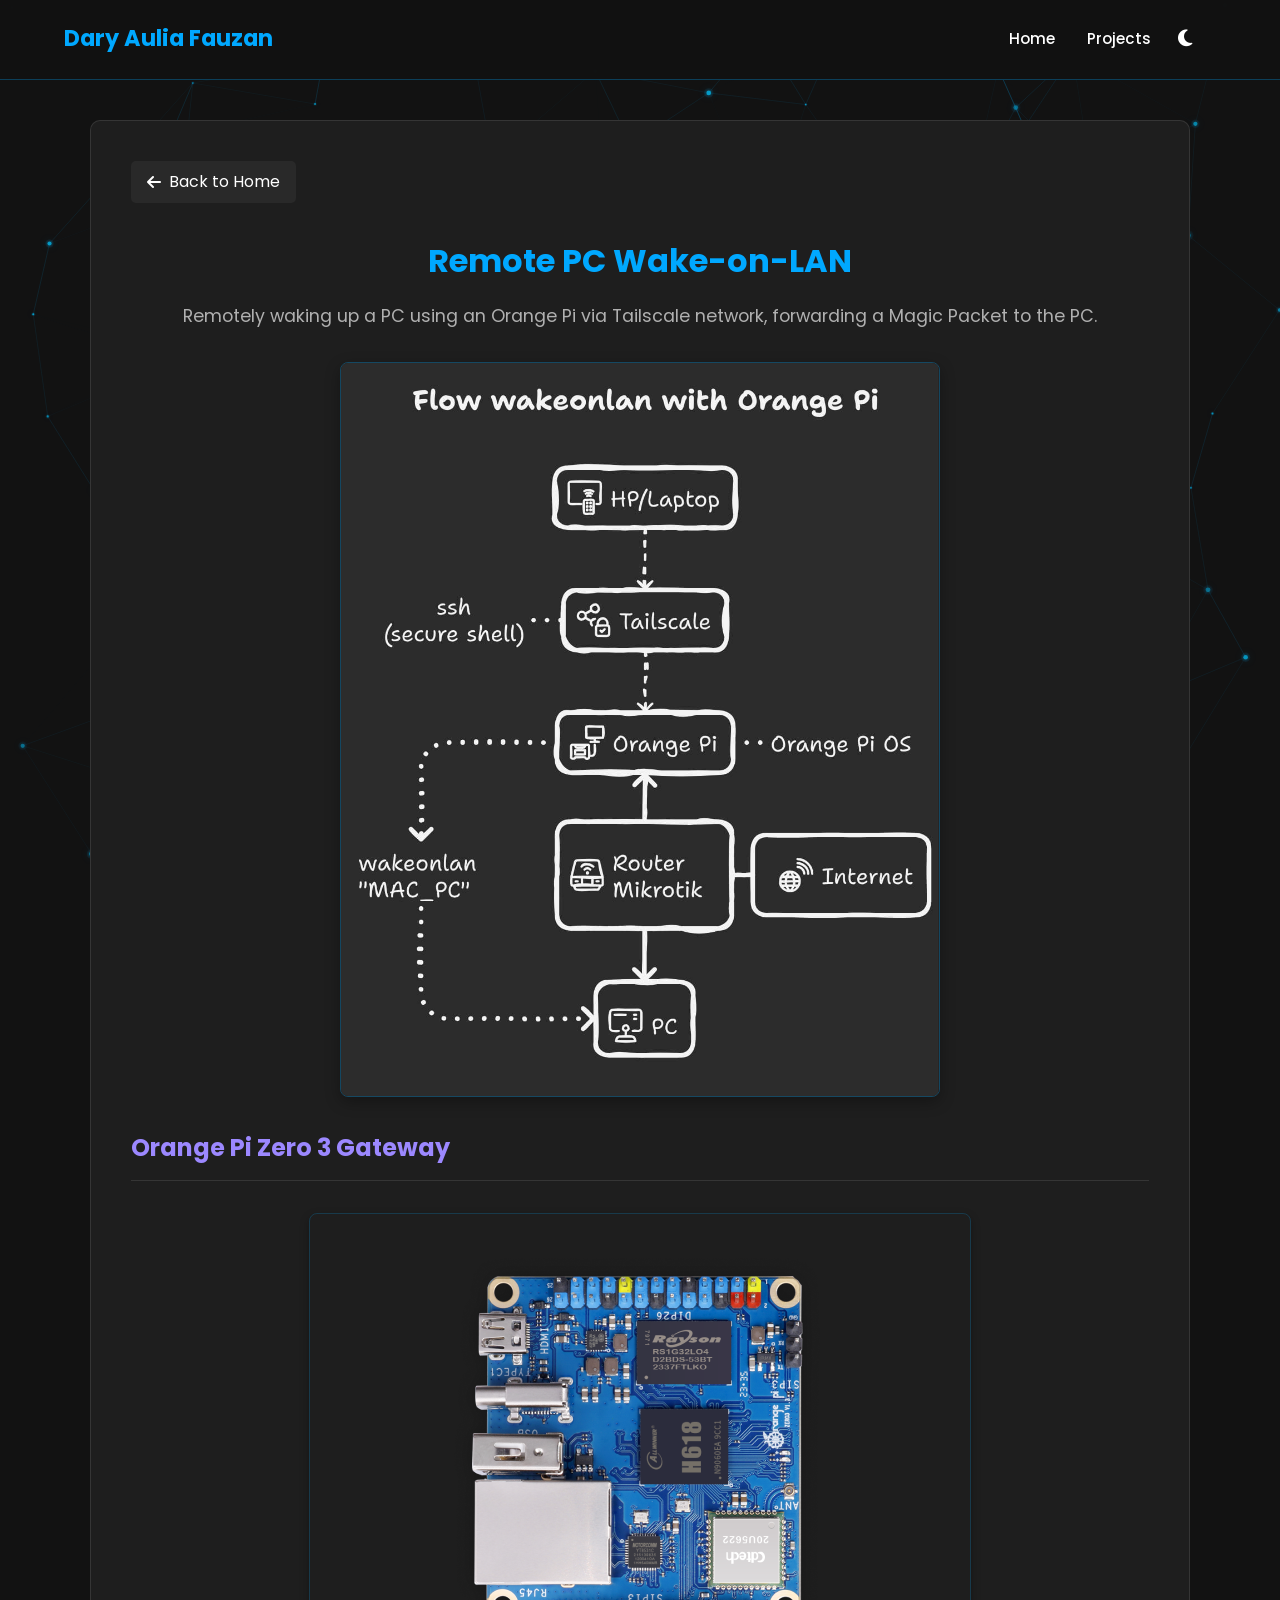
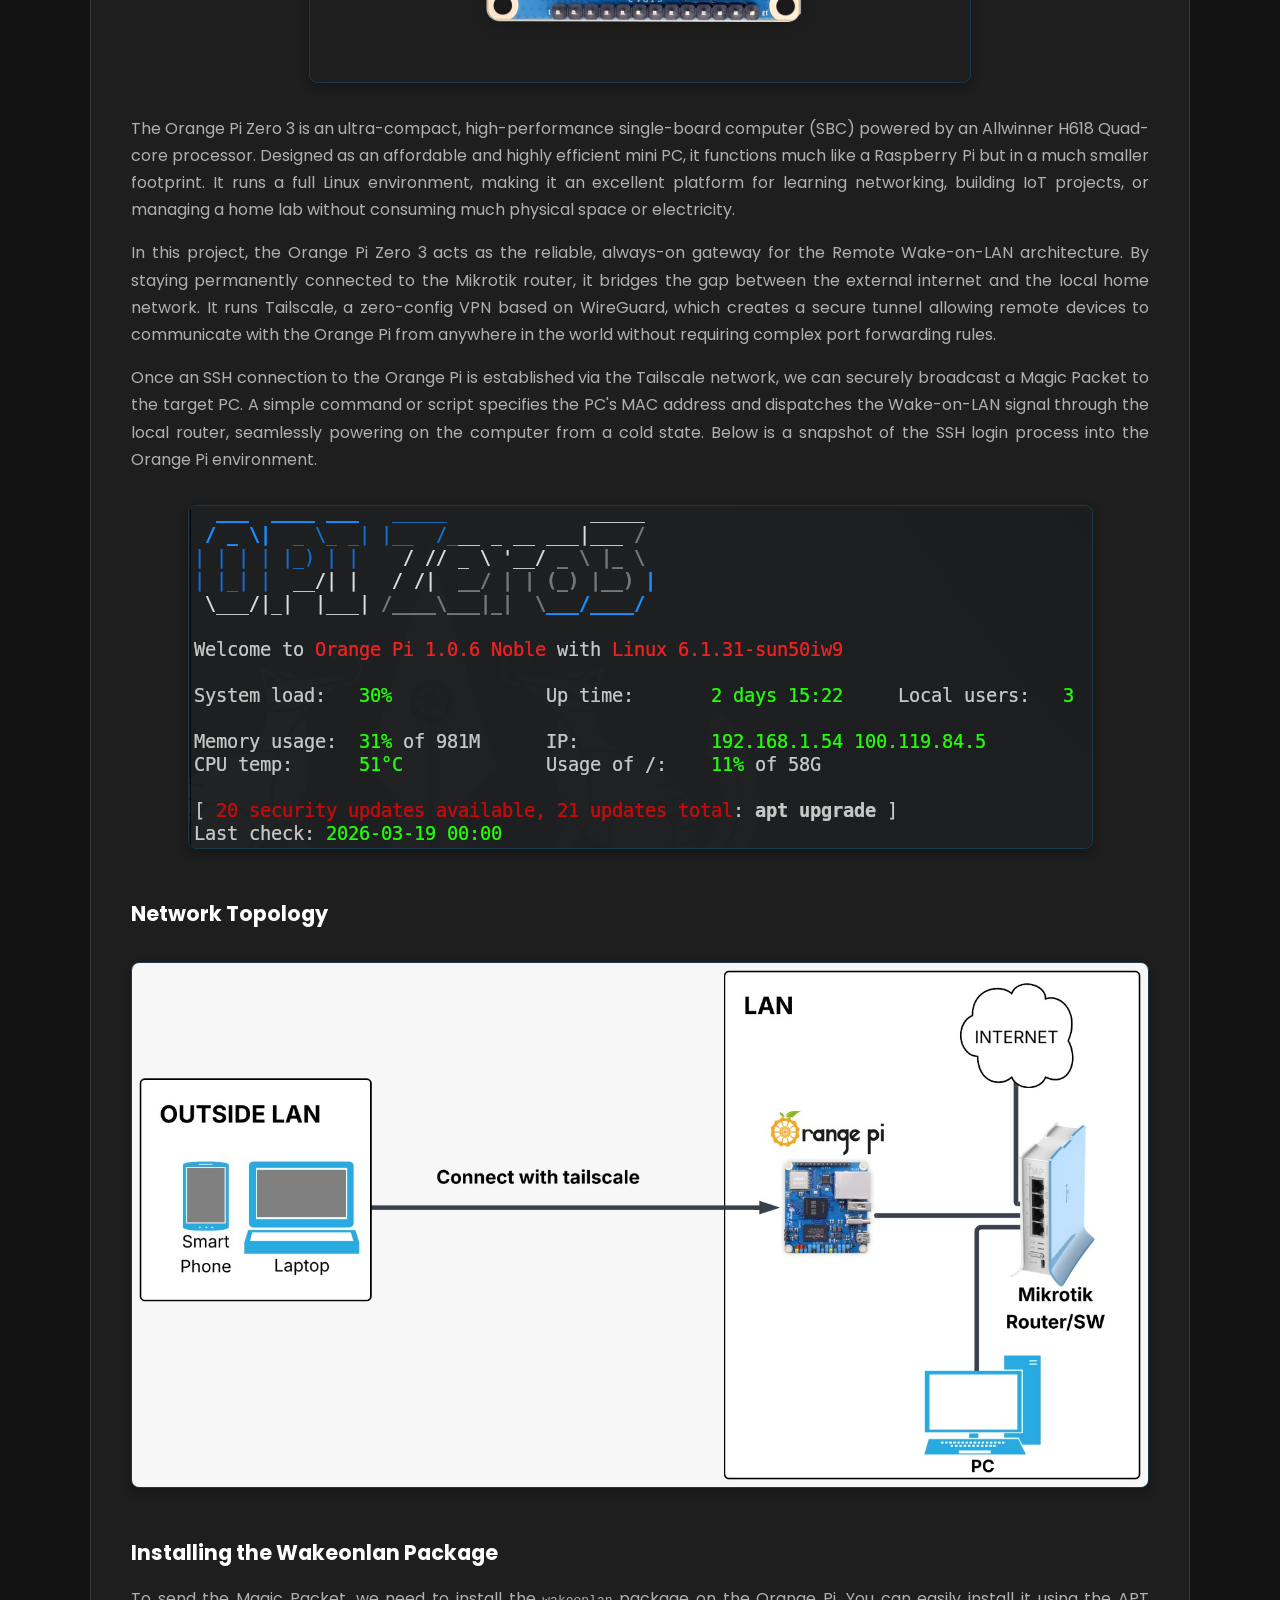
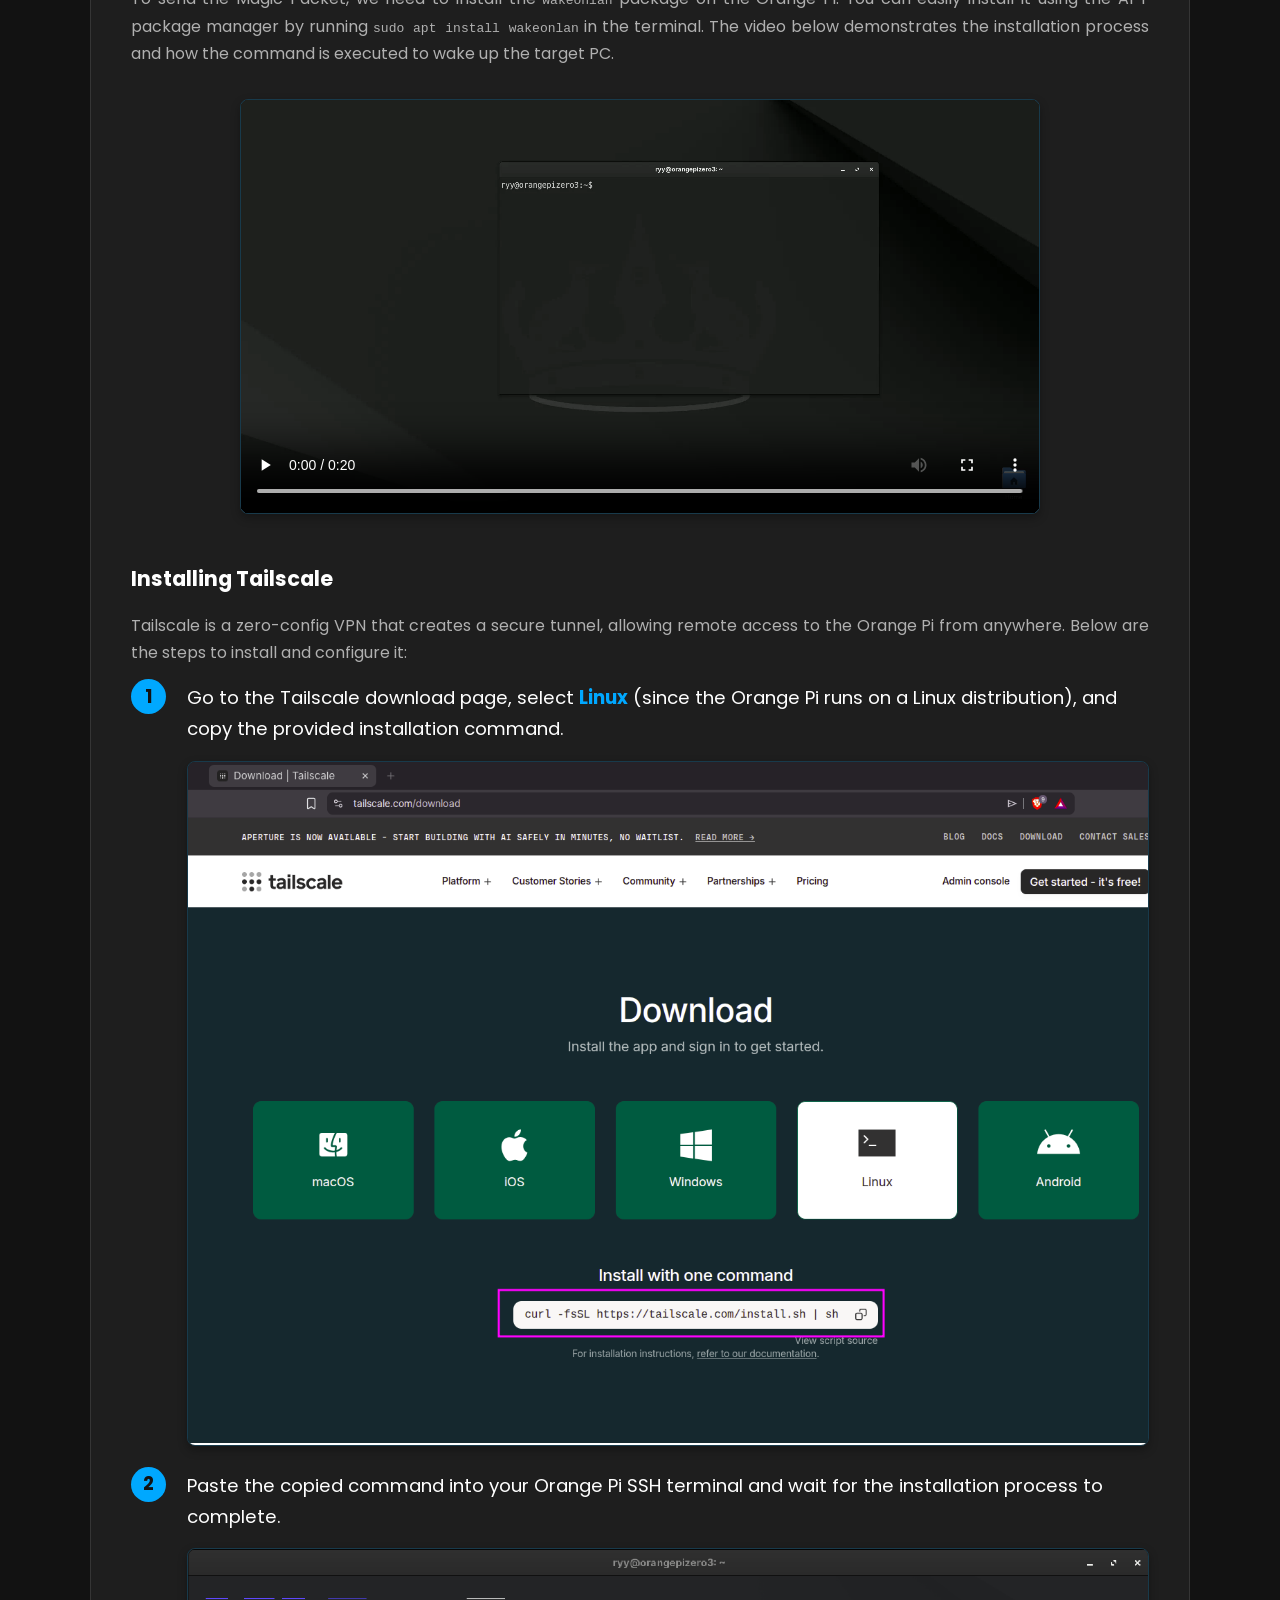
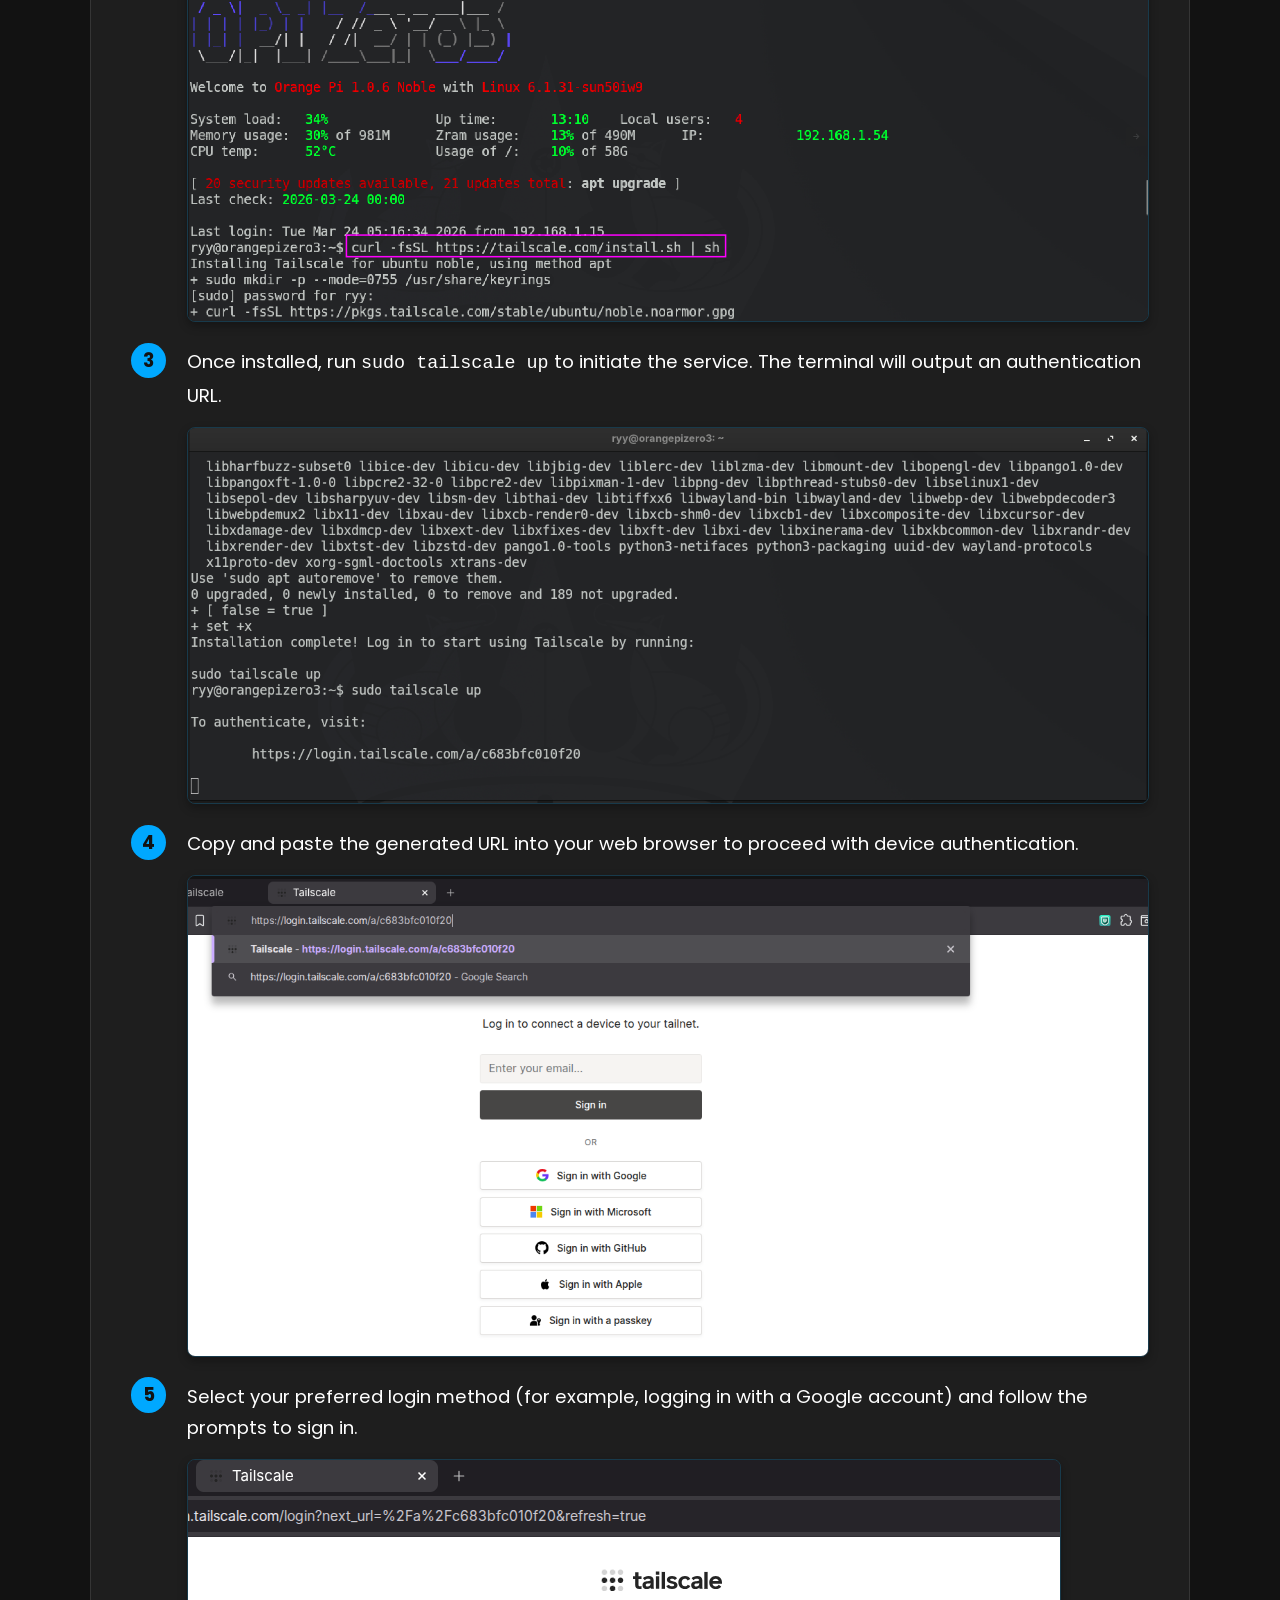
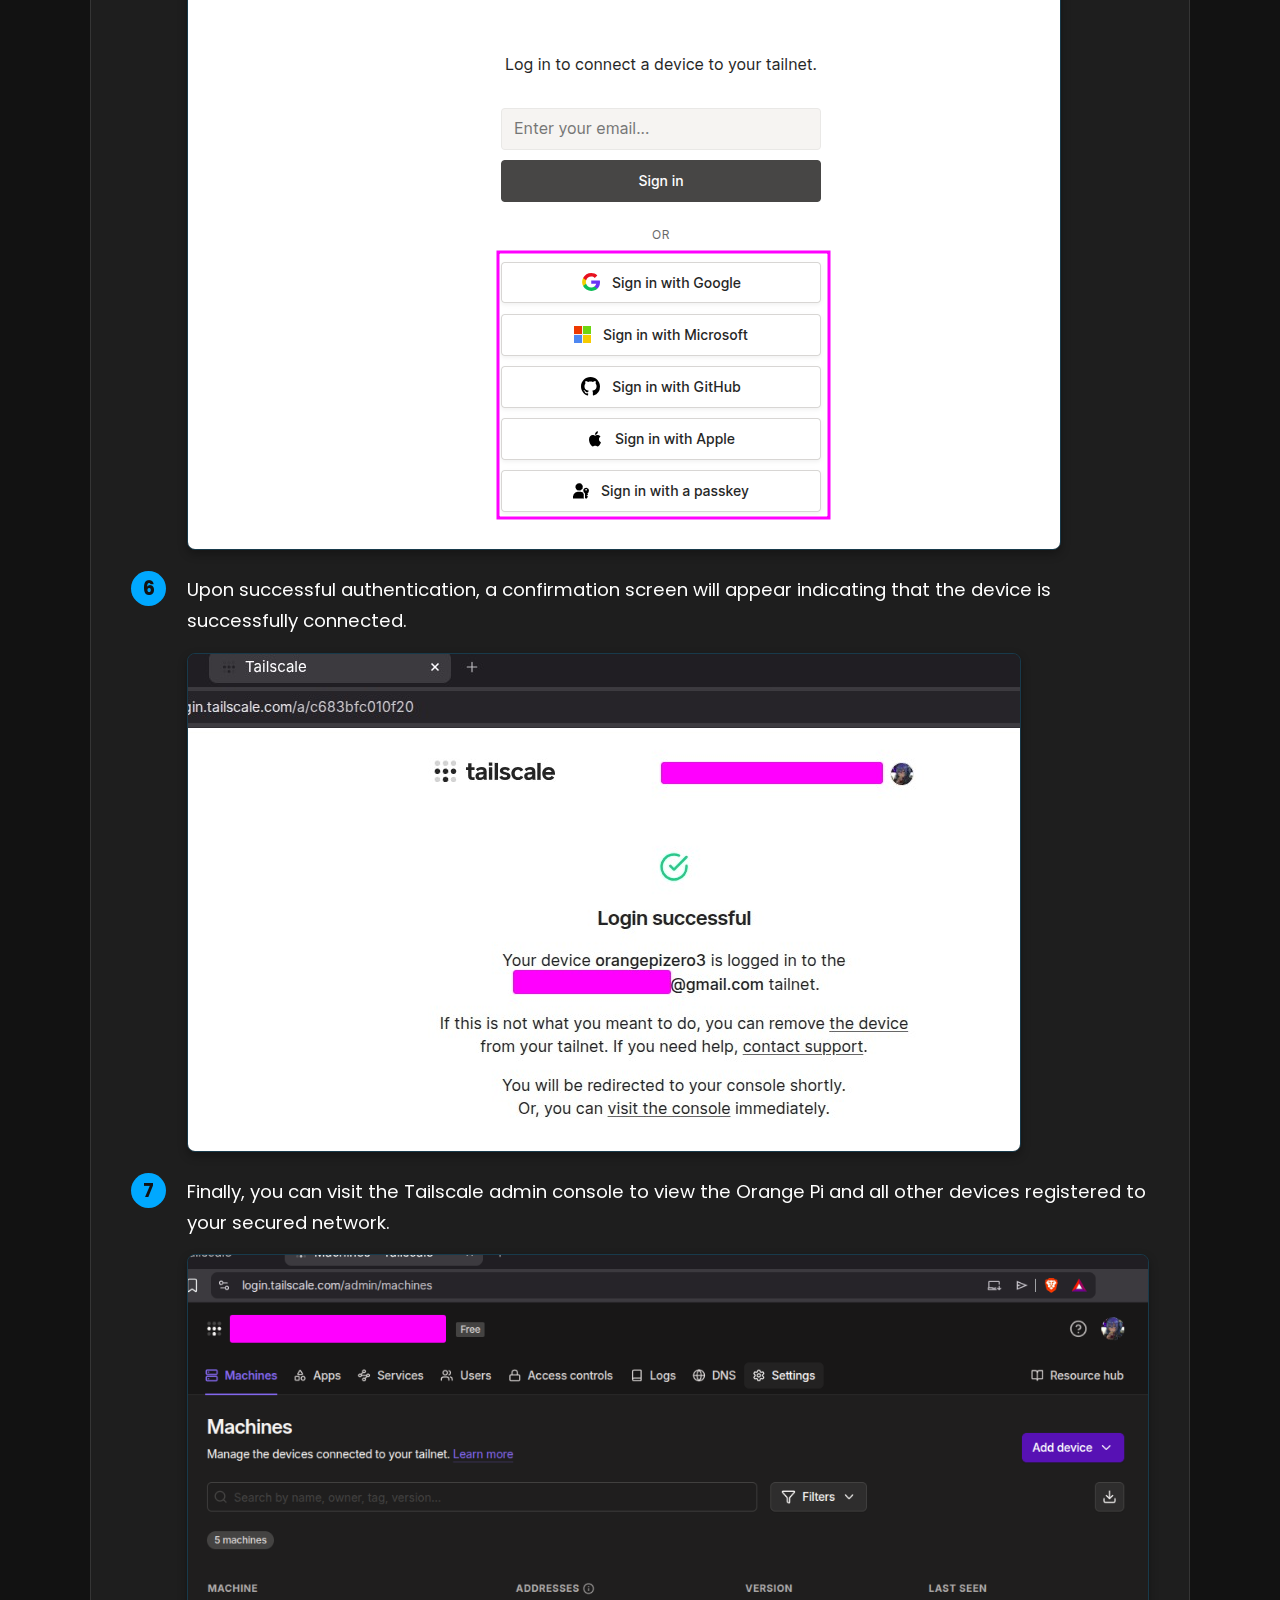
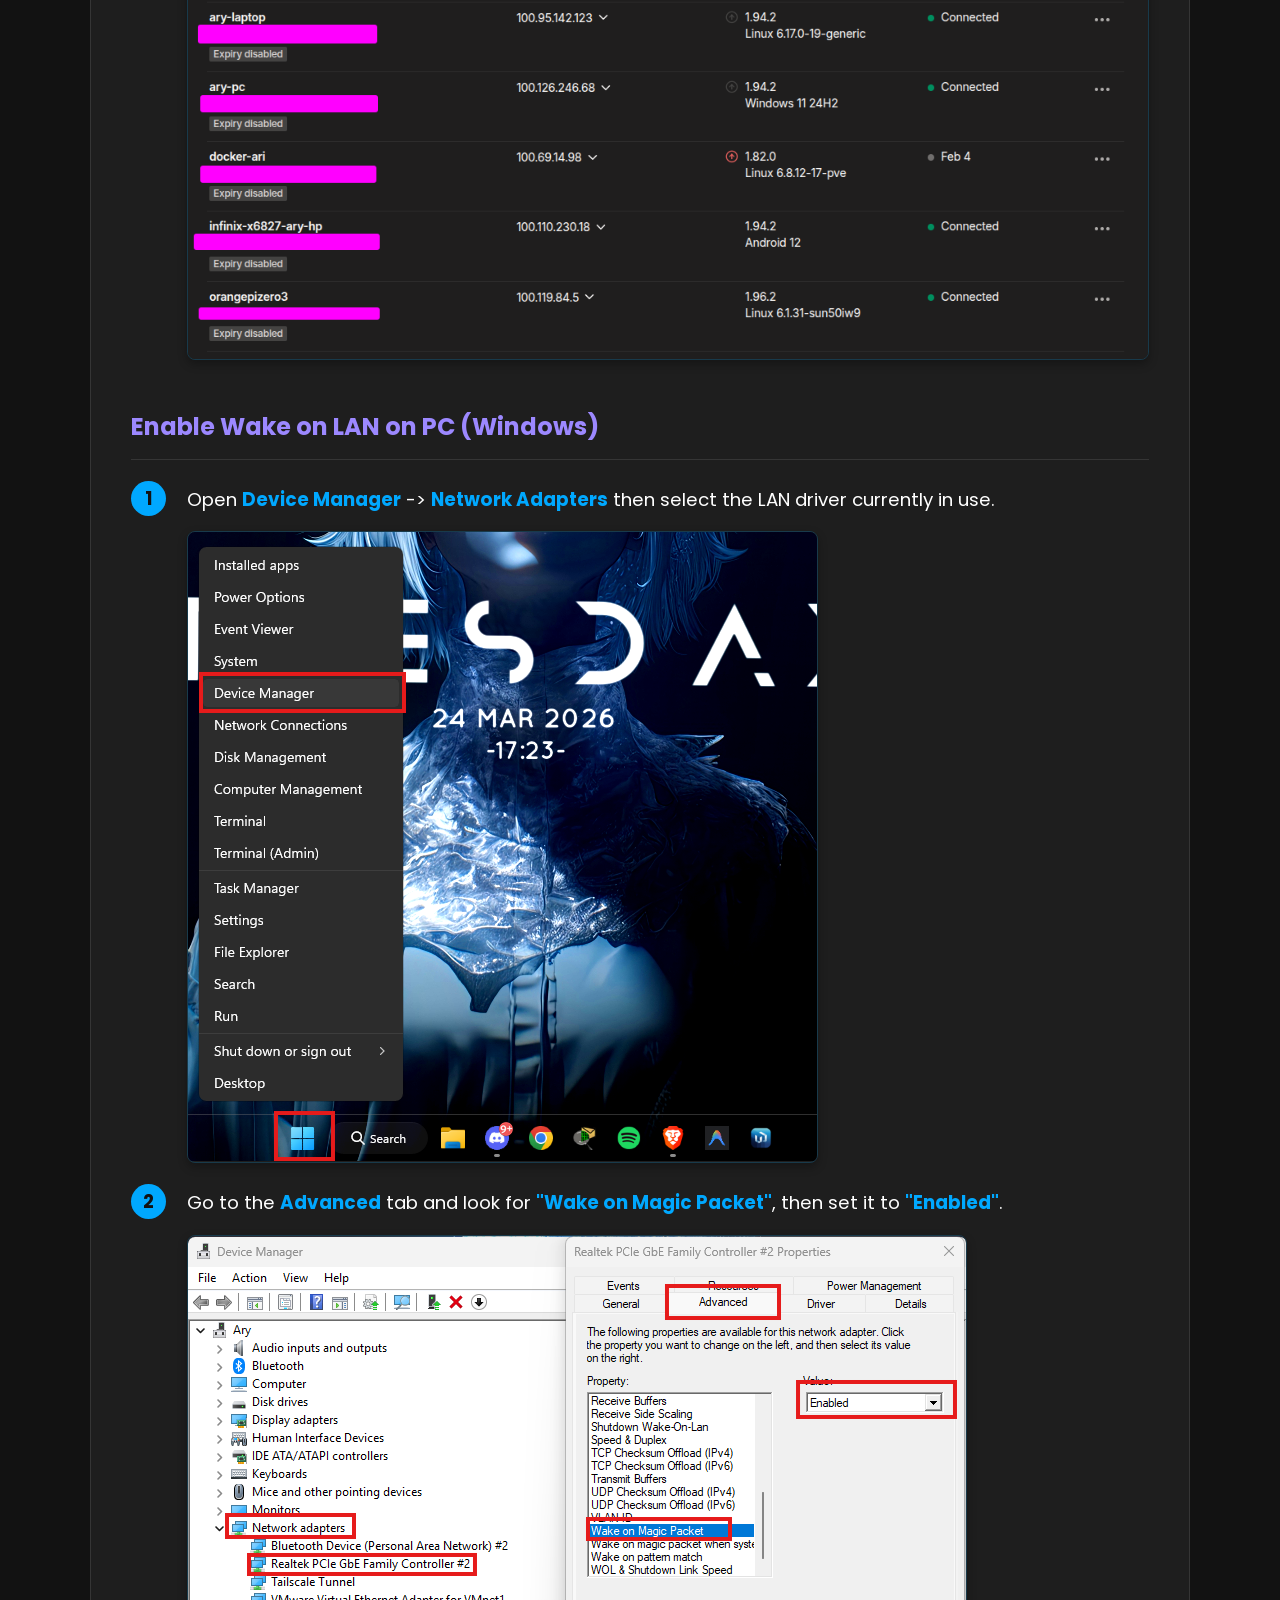
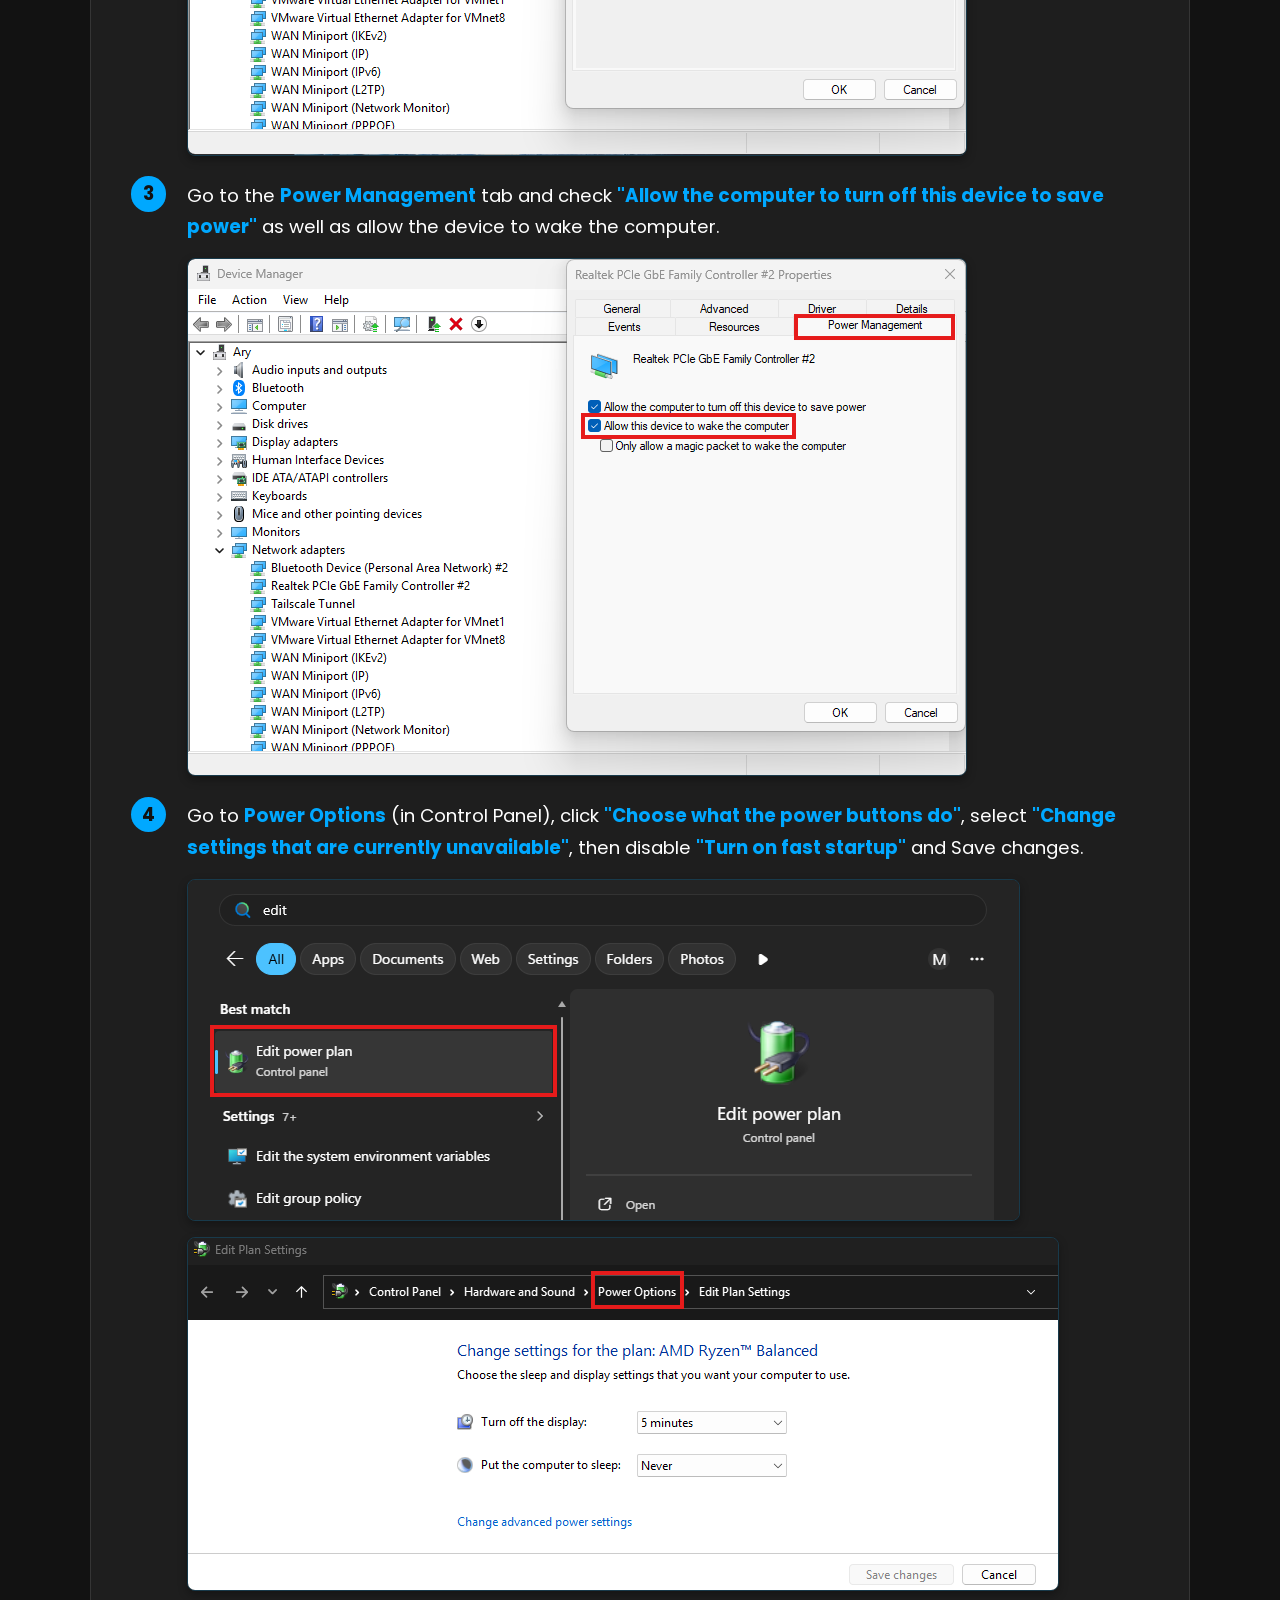
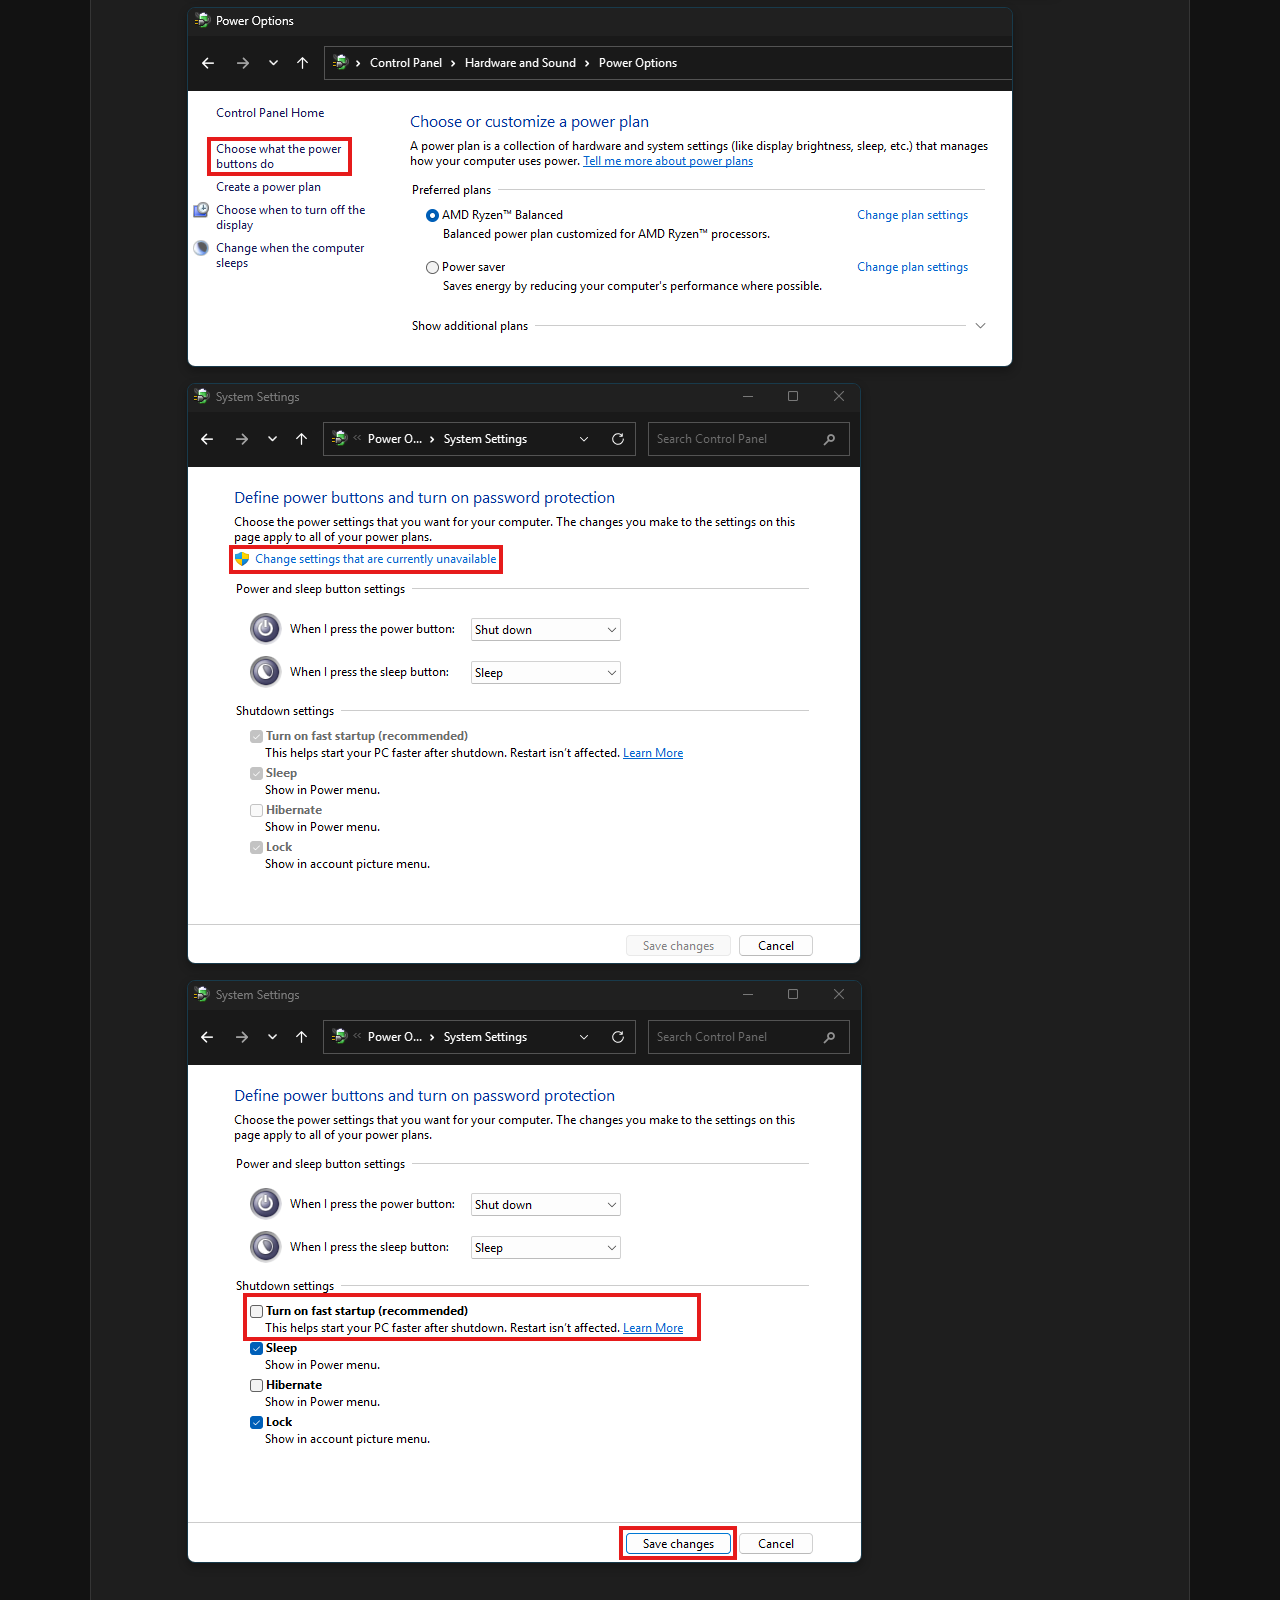
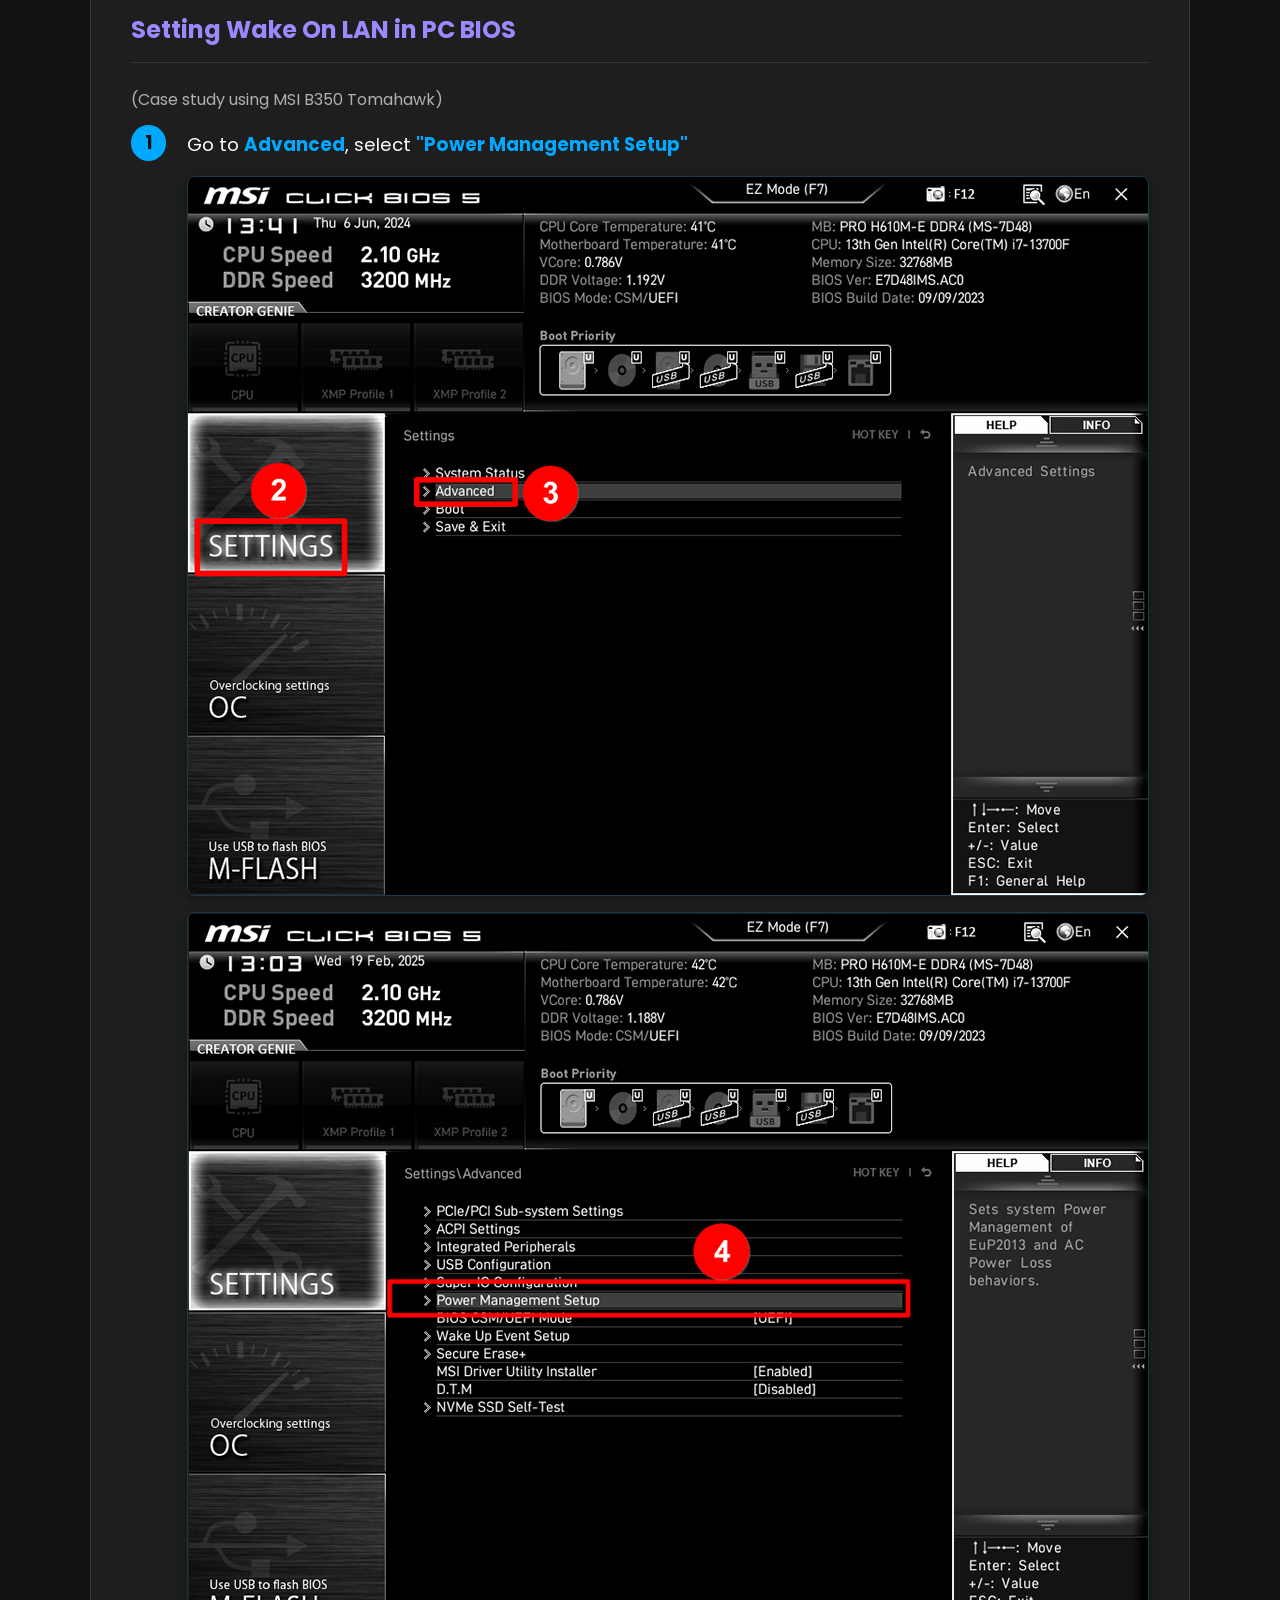
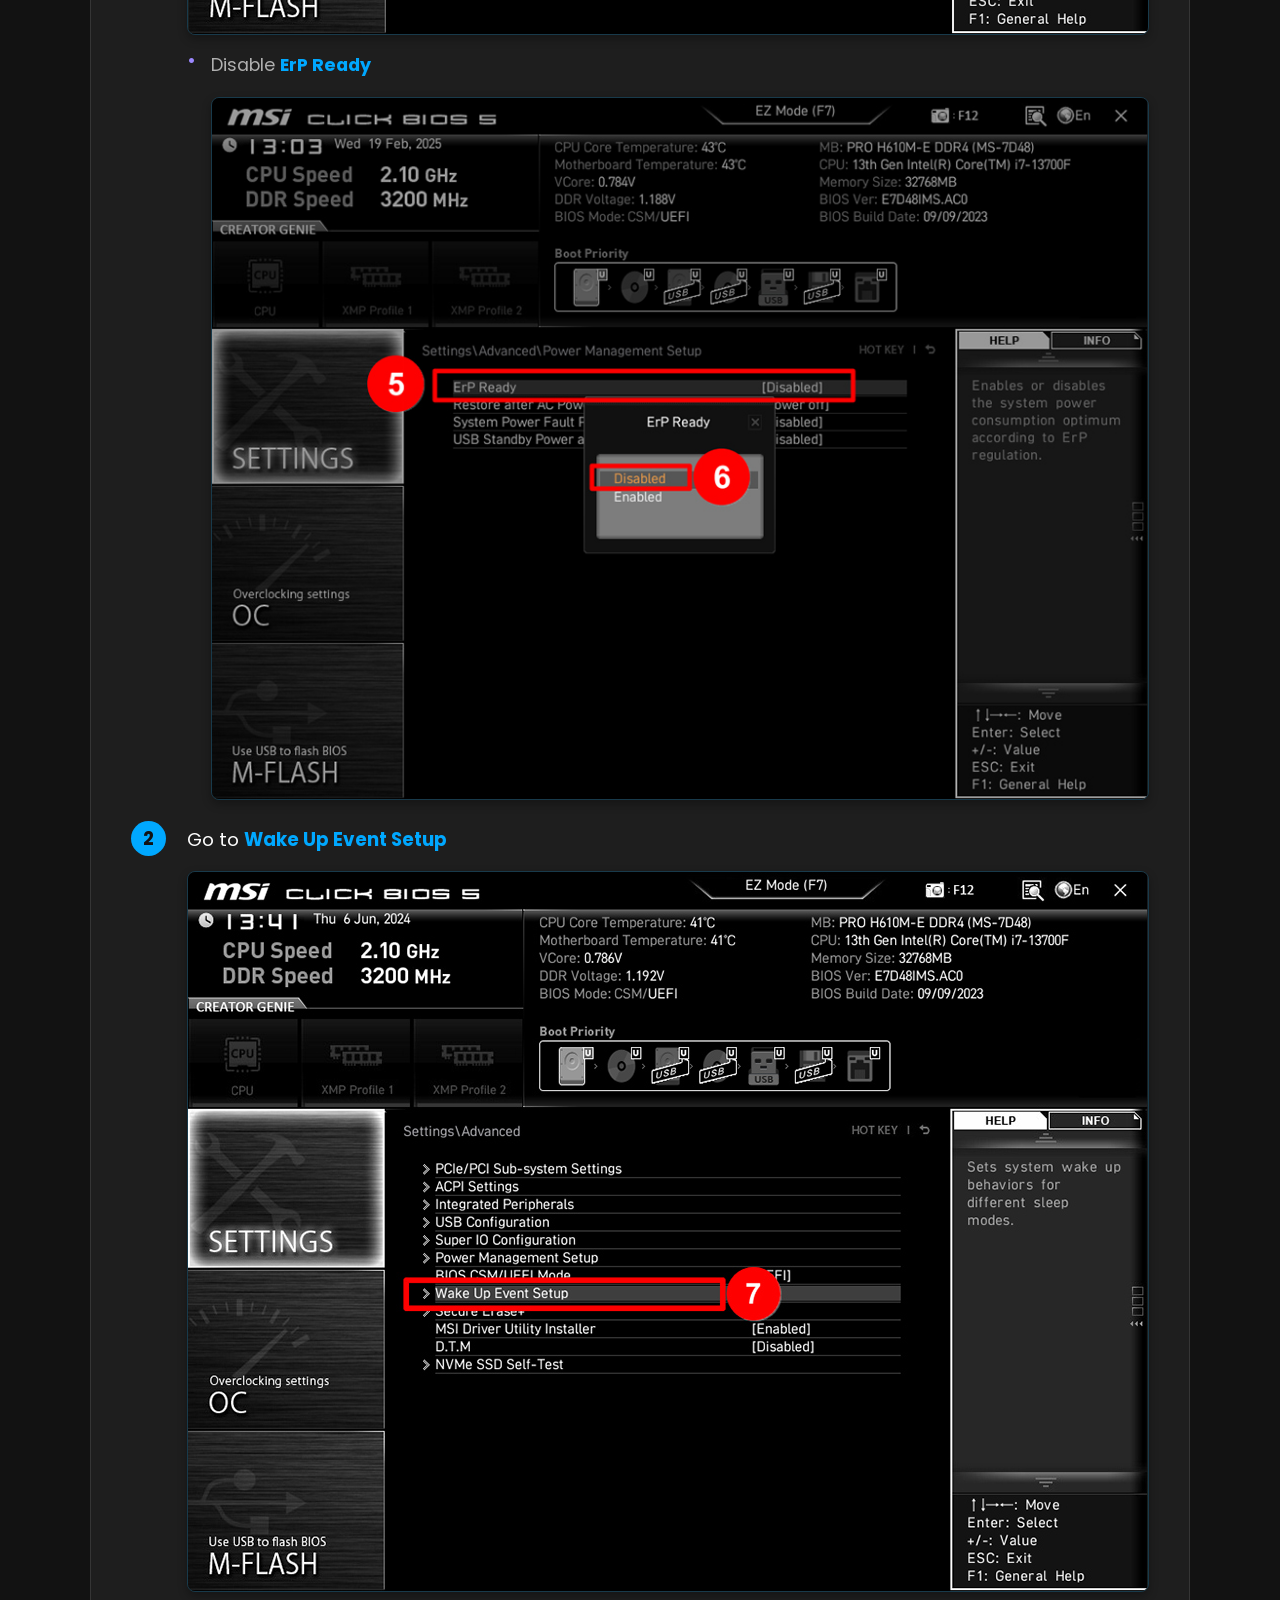
==== commit c61273cc: "barubahh" ====
--- a/project-wol.html
+++ b/project-wol.html
@@ -203,11 +203,11 @@
             </p>
         </div>
 
-        <img src="wakeonlan_flow.png" alt="Wake on LAN Flow" class="flow-image fade-section" loading="lazy">
+        <img src="project-wakeonlan/skenario/wakeonlan_flow.png" alt="Wake on LAN Flow" class="flow-image fade-section" loading="lazy">
 
         <div class="step-section fade-section">
             <h3>Orange Pi Zero 3 Gateway</h3>
-            <img src="orangepizero3.png" alt="Orange Pi Zero 3" class="step-image fade-section"
+            <img src="project-wakeonlan/skenario/orangepizero3.png" alt="Orange Pi Zero 3" class="step-image fade-section"
                 style="margin: 2rem auto;" loading="lazy">
             <p style="color: var(--text-secondary); margin-bottom: 1rem; line-height: 1.7; text-align: justify;">
                 The Orange Pi Zero 3 is an ultra-compact, high-performance single-board computer (SBC) powered by an
@@ -229,12 +229,12 @@
                 dispatches the Wake-on-LAN signal through the local router, seamlessly powering on the computer from a
                 cold state. Below is a snapshot of the SSH login process into the Orange Pi environment.
             </p>
-            <img src="oranegpi-login.png" alt="Orange Pi SSH Login" class="step-image fade-section"
+            <img src="project-wakeonlan/skenario/oranegpi-login.png" alt="Orange Pi SSH Login" class="step-image fade-section"
                 style="margin: 2rem auto;" loading="lazy">
 
             <h4 style="color: var(--text); margin-top: 3rem; margin-bottom: 1rem; font-size: 1.3rem;">Network Topology
             </h4>
-            <img src="topologi-wol-orangepi.jpeg" alt="Network Topology Wake on LAN" class="step-image fade-section"
+            <img src="project-wakeonlan/skenario/topologi-wol-orangepi.jpeg" alt="Network Topology Wake on LAN" class="step-image fade-section"
                 style="margin: 2rem auto;" loading="lazy">
 
             <h4 style="color: var(--text); margin-top: 3rem; margin-bottom: 1rem; font-size: 1.3rem;">Installing the
@@ -245,9 +245,37 @@
                 in the terminal. The video below demonstrates the installation process and how the command is executed
                 to wake up the target PC.
             </p>
-            <video src="install-wakeonlan.webm" controls class="step-image fade-section"
+            <video src="project-wakeonlan/install-wakeonlan.webm" controls class="step-image fade-section"
                 style="margin: 2rem auto; width: 100%; max-width: 800px; display: block;"
                 aria-label="Installing Wake-on-LAN on Orange Pi"></video>
+
+            <h4 style="color: var(--text); margin-top: 3rem; margin-bottom: 1rem; font-size: 1.3rem;">Installing Tailscale</h4>
+            <p style="color: var(--text-secondary); margin-bottom: 1rem; line-height: 1.7; text-align: justify;">
+                Tailscale is a zero-config VPN that creates a secure tunnel, allowing remote access to the Orange Pi from anywhere. Below are the steps to install and configure it:
+            </p>
+            <ol class="step-list">
+                <li>Go to the Tailscale download page, select <strong>Linux</strong> (since the Orange Pi runs on a Linux distribution), and copy the provided installation command.
+                    <img src="tailscale-install/1-search-tailscale.png" alt="Search Tailscale" class="step-image fade-section" loading="lazy">
+                </li>
+                <li>Paste the copied command into your Orange Pi SSH terminal and wait for the installation process to complete.
+                    <img src="tailscale-install/2-install-tailscale-in-orangepi.png" alt="Install Tailscale on Orange Pi" class="step-image fade-section" loading="lazy">
+                </li>
+                <li>Once installed, run <code>sudo tailscale up</code> to initiate the service. The terminal will output an authentication URL.
+                    <img src="tailscale-install/3-copylink-login-tailscale.png" alt="Copy Tailscale Login Link" class="step-image fade-section" loading="lazy">
+                </li>
+                <li>Copy and paste the generated URL into your web browser to proceed with device authentication.
+                    <img src="tailscale-install/4-openlink-on-browser.png" alt="Open Link in Browser" class="step-image fade-section" loading="lazy">
+                </li>
+                <li>Select your preferred login method (for example, logging in with a Google account) and follow the prompts to sign in.
+                    <img src="tailscale-install/5-choose-login-tailscale.png" alt="Choose Login Method" class="step-image fade-section" loading="lazy">
+                </li>
+                <li>Upon successful authentication, a confirmation screen will appear indicating that the device is successfully connected.
+                    <img src="tailscale-install/6-tailscale-login-success.jpeg" alt="Tailscale Login Success" class="step-image fade-section" loading="lazy">
+                </li>
+                <li>Finally, you can visit the Tailscale admin console to view the Orange Pi and all other devices registered to your secured network.
+                    <img src="tailscale-install/7-tailscale-admin.png" alt="Tailscale Admin Console" class="step-image fade-section" loading="lazy">
+                </li>
+            </ol>
         </div>
 
         <div class="step-section fade-section">
@@ -255,25 +283,27 @@
             <ol class="step-list">
                 <li>Open <strong>Device Manager</strong> -> <strong>Network Adapters</strong> then select the LAN driver
                     currently in use.
-                    <img src="Device Manager.jpg" alt="Device Manager" class="step-image fade-section" loading="lazy">
+                    <img src="project-wakeonlan/wakeonlan_windows/Device Manager.png" alt="Device Manager" class="step-image fade-section" loading="lazy">
                 </li>
                 <li>Go to the <strong>Advanced</strong> tab and look for <strong>"Wake on Magic Packet"</strong>, then
                     set it
                     to <strong>"Enabled"</strong>.
-                    <img src="advanced-wol.jpg" alt="Advanced Tab" class="step-image fade-section" loading="lazy">
+                    <img src="project-wakeonlan/wakeonlan_windows/advanced-wol.png" alt="Advanced Tab" class="step-image fade-section" loading="lazy">
                 </li>
                 <li>Go to the <strong>Power Management</strong> tab and check <strong>"Allow the computer to turn off
                         this
                         device to save power"</strong> as well as allow the device to wake the computer.
-                    <img src="Network-Adapter.jpg" alt="Power Management Tab" class="step-image fade-section"
+                    <img src="project-wakeonlan/wakeonlan_windows/Network-Adapter.png" alt="Power Management Tab" class="step-image fade-section"
                         loading="lazy">
                 </li>
                 <li>Go to <strong>Power Options</strong> (in Control Panel), click <strong>"Choose what the power
                         buttons do"</strong>, select <strong>"Change settings that are currently unavailable"</strong>,
                     then disable <strong>"Turn on fast startup"</strong> and Save changes.
-                    <img src="PowerOPtion.jpg" alt="Power Options" class="step-image fade-section" loading="lazy">
-                    <img src="change settings.jpg" alt="Change Settings" class="step-image fade-section" loading="lazy">
-                    <img src="turn off fast startup.jpg" alt="Turn off fast startup" class="step-image fade-section"
+                    <img src="project-wakeonlan/wakeonlan_windows/go-to-edit-power-plan.png" alt="Go to Edit Power Plan" class="step-image fade-section" loading="lazy">
+                    <img src="project-wakeonlan/wakeonlan_windows/back-to-poweroptions.png" alt="Back to Power Options" class="step-image fade-section" loading="lazy">
+                    <img src="project-wakeonlan/wakeonlan_windows/PowerOPtion.png" alt="Power Options" class="step-image fade-section" loading="lazy">
+                    <img src="project-wakeonlan/wakeonlan_windows/change settings.png" alt="Change Settings" class="step-image fade-section" loading="lazy">
+                    <img src="project-wakeonlan/wakeonlan_windows/turn off fast startup.png" alt="Turn off fast startup" class="step-image fade-section"
                         loading="lazy">
                 </li>
             </ol>
@@ -285,27 +315,45 @@
             </p>
             <ol class="step-list">
                 <li>Go to <strong>Advanced</strong>, select <strong>"Power Management Setup"</strong>
-                    <img src="bios-advanced.jpg" alt="BIOS Advanced" class="step-image fade-section" loading="lazy">
-                    <img src="bios-advanced-powermanagementsetup.jpg" alt="Power Management Setup"
+                    <img src="project-wakeonlan/BIOS/bios-advanced.jpg" alt="BIOS Advanced" class="step-image fade-section" loading="lazy">
+                    <img src="project-wakeonlan/BIOS/bios-advanced-powermanagementsetup.jpg" alt="Power Management Setup"
                         class="step-image fade-section" loading="lazy">
                     <ul>
                         <li>Disable <strong>ErP Ready</strong>
-                            <img src="bios-advanced-powermanagementsetup-erpready.jpg" alt="Disable ErP Ready"
+                            <img src="project-wakeonlan/BIOS/bios-advanced-powermanagementsetup-erpready.jpg" alt="Disable ErP Ready"
                                 class="step-image fade-section" loading="lazy">
                         </li>
                     </ul>
                 </li>
                 <li>Go to <strong>Wake Up Event Setup</strong>
-                    <img src="bios-advanced-wakeupeventsetup.jpg" alt="Wake Up Event Setup"
+                    <img src="project-wakeonlan/BIOS/bios-advanced-wakeupeventsetup.jpg" alt="Wake Up Event Setup"
                         class="step-image fade-section" loading="lazy">
                     <ul>
                         <li>Enable <strong>Resume by PCI/PCI-E</strong>
-                            <img src="bios-advanced-wakeupeventsetup-resumbebypci-e.jpg"
+                            <img src="project-wakeonlan/BIOS/bios-advanced-wakeupeventsetup-resumbebypci-e.jpg"
                                 alt="Enable Resume by PCI/PCI-E" class="step-image fade-section" loading="lazy">
                         </li>
                     </ul>
                 </li>
             </ol>
+        </div>
+
+        <div class="step-section fade-section">
+            <h3>Finding the MAC Address & Final Test</h3>
+            <p style="color: var(--text-secondary); margin-bottom: 1rem; line-height: 1.7; text-align: justify;">
+                Before sending the Magic Packet from the Orange Pi, you need to determine the MAC address (Physical Address) of your PC's Ethernet adapter.
+            </p>
+            <ol class="step-list">
+                <li>Open the <strong>Command Prompt</strong> on your Windows PC and type <code>ipconfig /all</code>. Locate the active Ethernet adapter connected to your home network and note down its <strong>Physical Address</strong>.
+                    <img src="project-wakeonlan/ceck-mac-lan.png" alt="Check MAC Address" class="step-image fade-section" loading="lazy">
+                </li>
+            </ol>
+            <p style="color: var(--text-secondary); margin-bottom: 1rem; margin-top: 2rem; line-height: 1.7; text-align: justify;">
+                Now that you have the MAC address and your Orange Pi is accessible via Tailscale SSH, log in to the Orange Pi terminal and execute the final wake command: <code>wakeonlan &lt;Your-MAC-Address&gt;</code>. The video below demonstrates this entire process, successfully turning on the PC from an off state remotely!
+            </p>
+            <video src="project-wakeonlan/wakeonlan-test_compressed.mp4" controls class="step-image fade-section"
+                style="margin: 2rem auto; width: 100%; max-width: 800px; display: block;"
+                aria-label="Testing Wake-on-LAN"></video>
         </div>
     </div>
 
